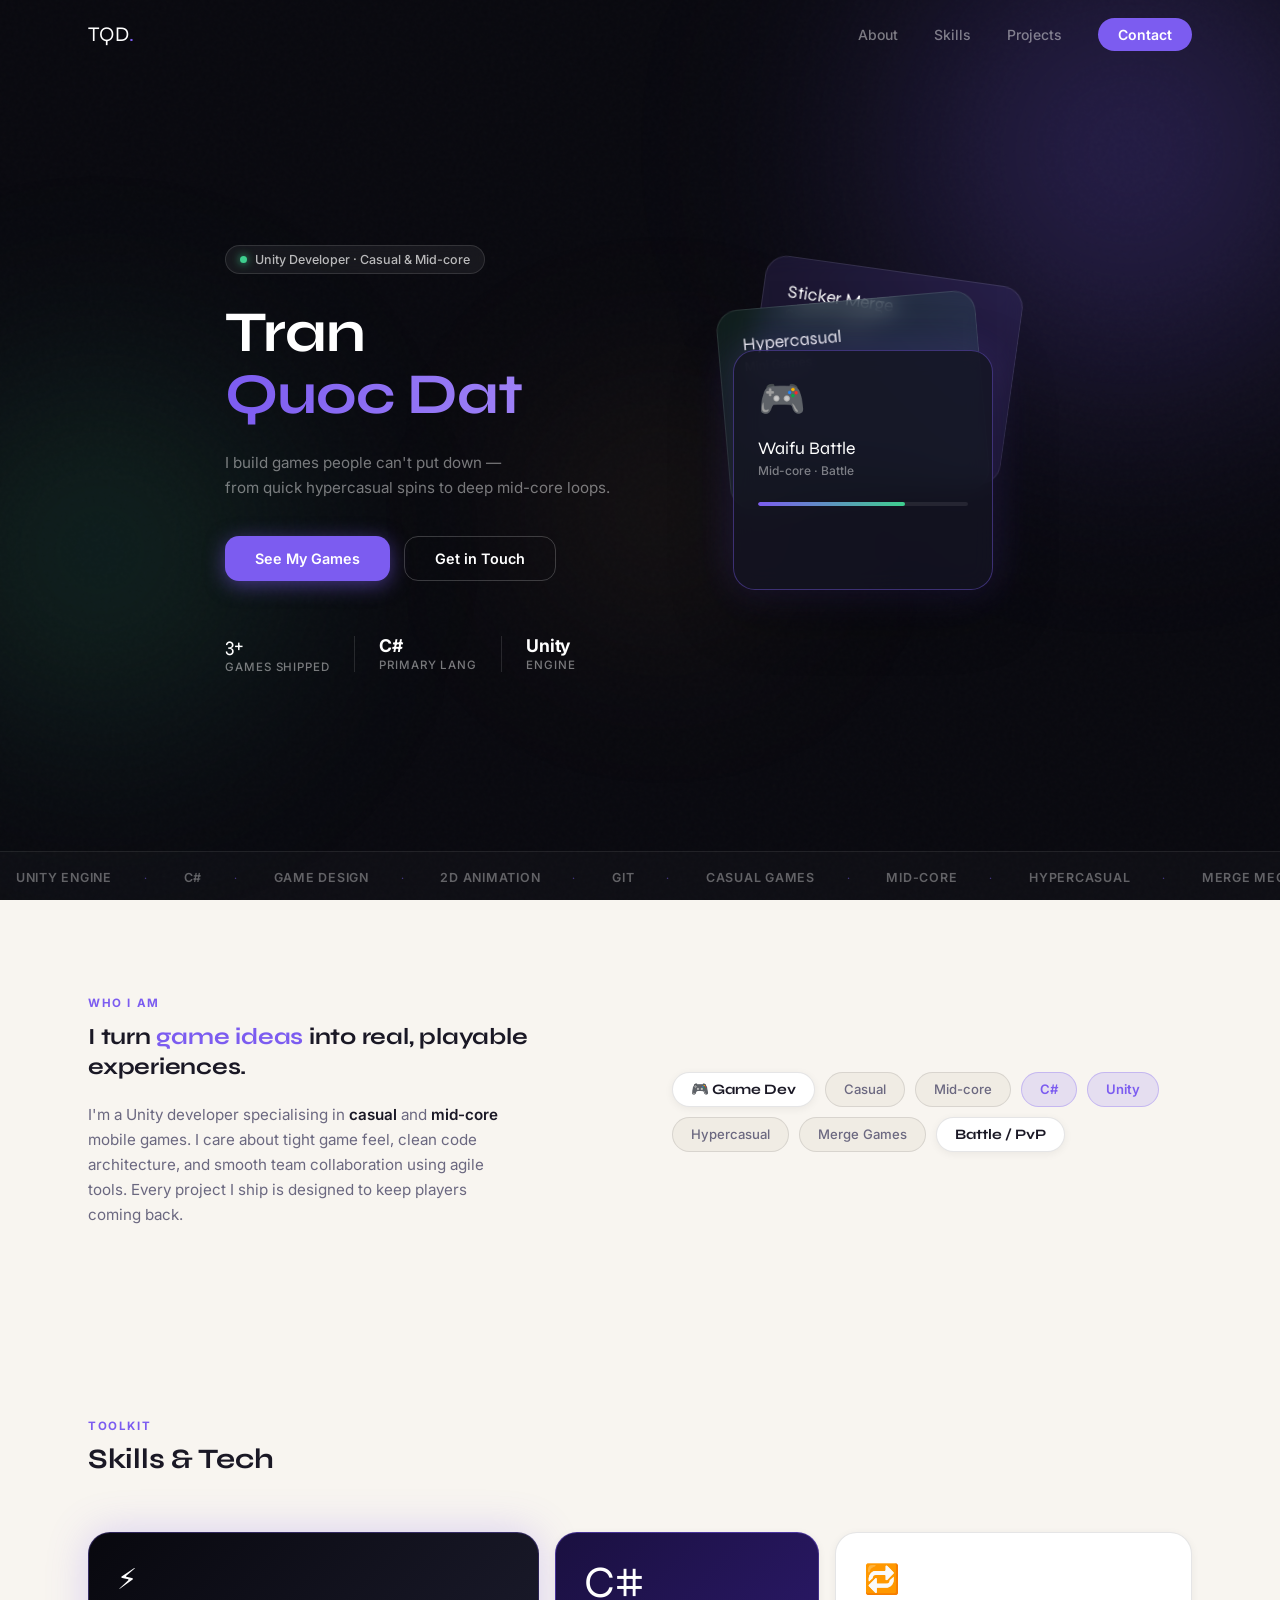
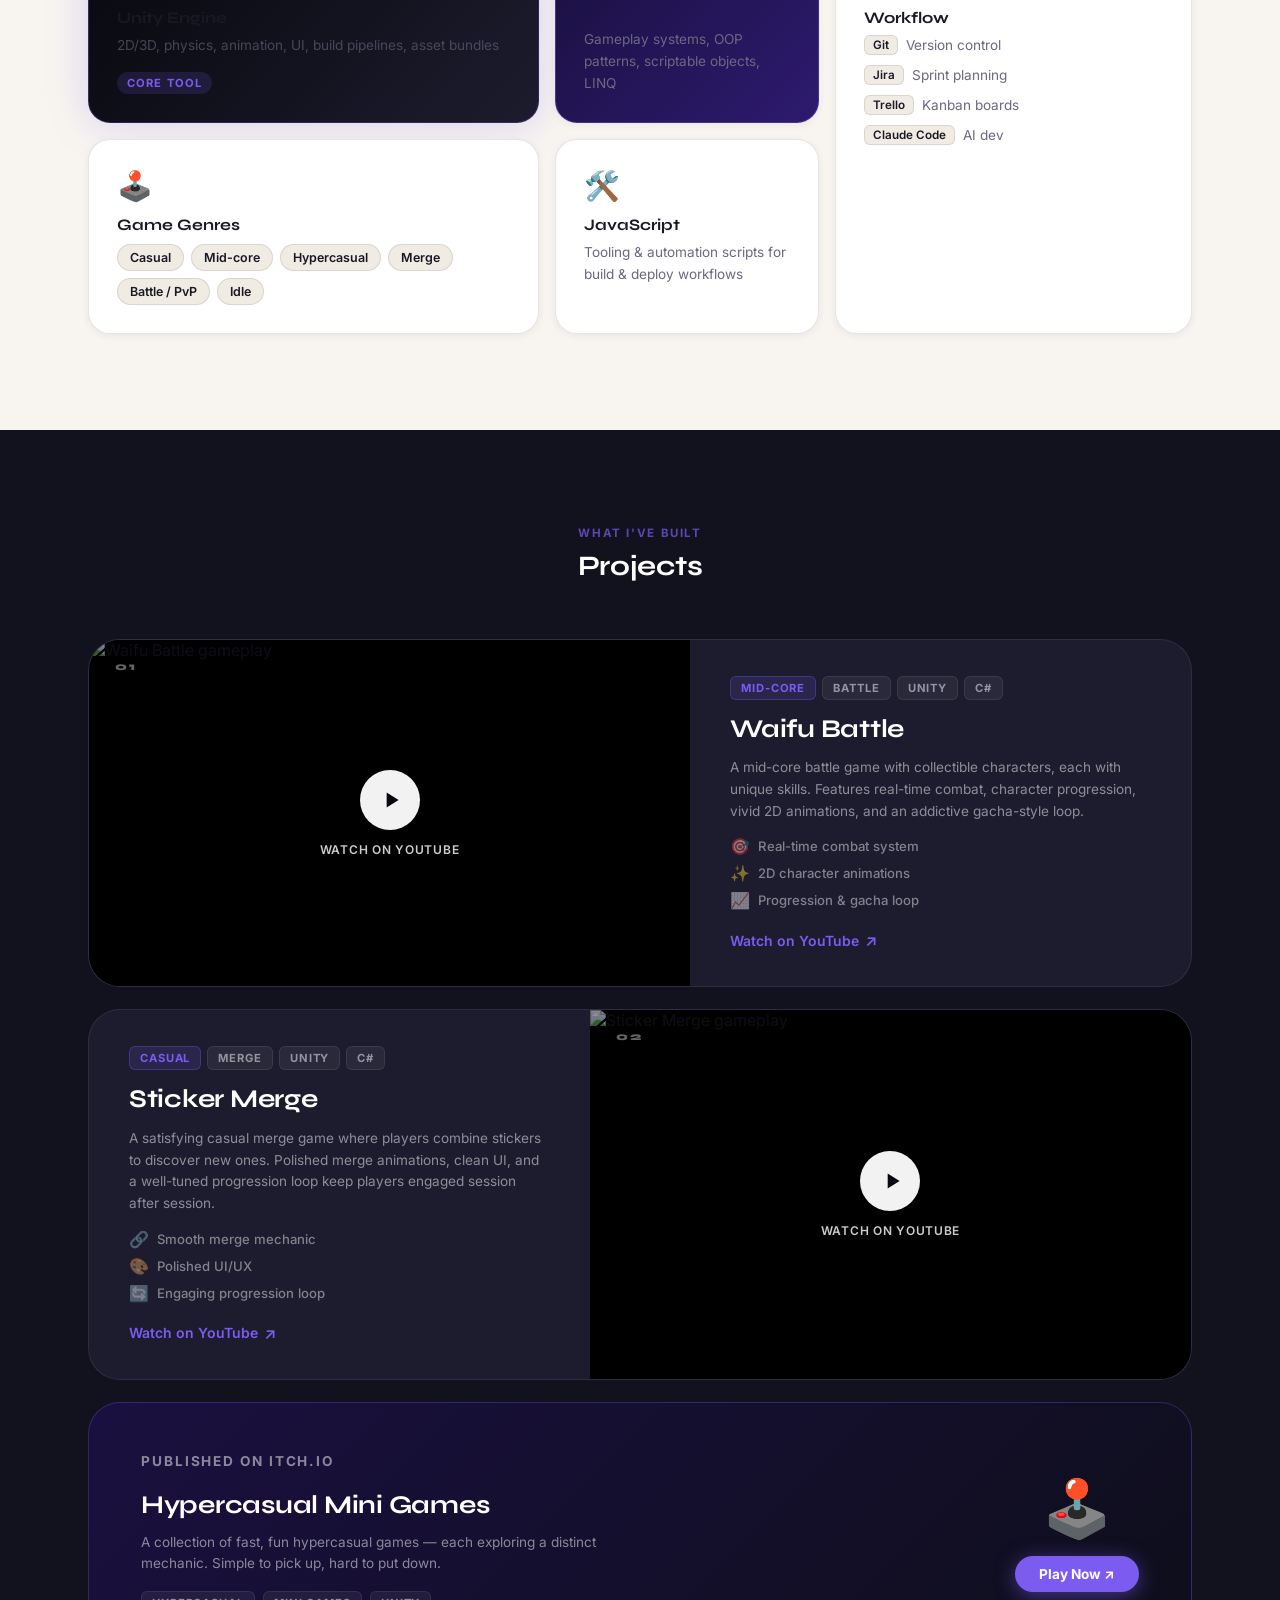
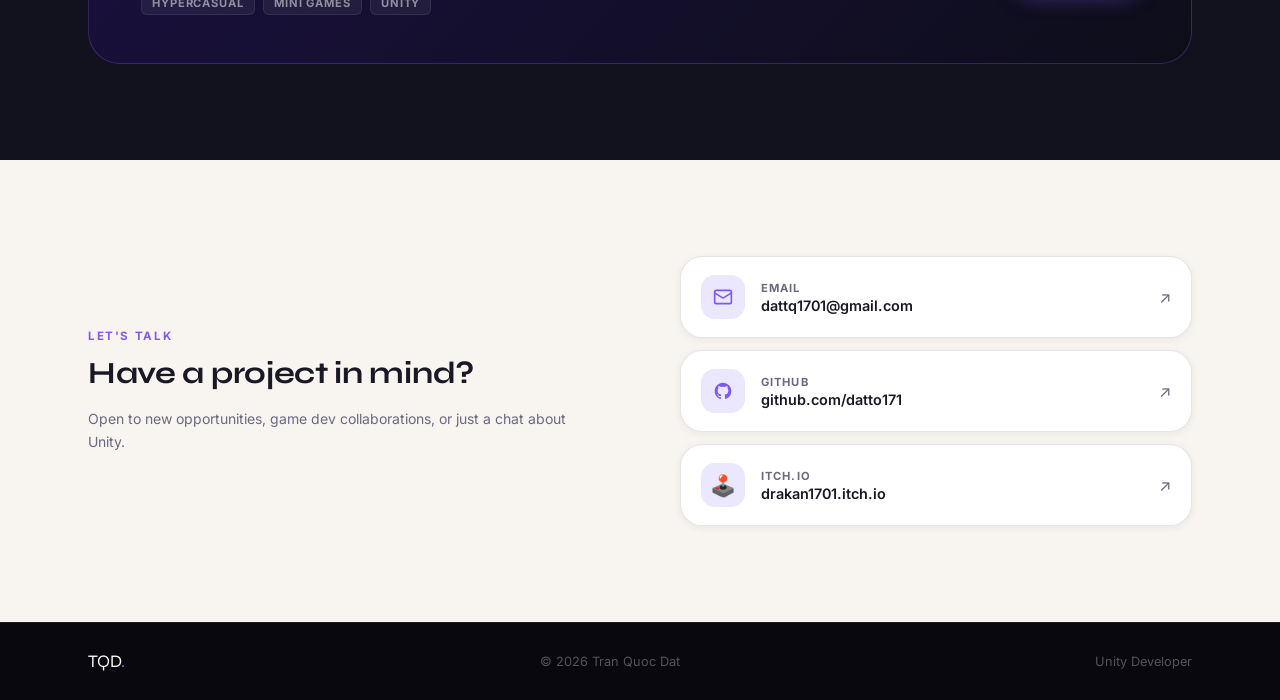
==== index.html @ 8c47cfea "update cv" ====
<!DOCTYPE html>
<html lang="en">
<head>
  <meta charset="UTF-8" />
  <meta name="viewport" content="width=device-width, initial-scale=1.0" />
  <title>Tran Quoc Dat — Unity Developer</title>
  <link rel="stylesheet" href="styles.css" />
  <link rel="preconnect" href="https://fonts.googleapis.com" />
  <link rel="preconnect" href="https://fonts.gstatic.com" crossorigin />
  <link href="https://fonts.googleapis.com/css2?family=Syne:wght@400;500;600&family=Inter:wght@300;400;500;600&display=swap" rel="stylesheet" />
</head>
<body>

  <!-- ═══════════ NAV ═══════════ -->
  <nav class="nav" id="nav">
    <div class="nav-inner">
      <a href="#hero" class="nav-logo">TQD<span>.</span></a>
      <ul class="nav-links">
        <li><a href="#about">About</a></li>
        <li><a href="#skills">Skills</a></li>
        <li><a href="#projects">Projects</a></li>
        <li><a href="#contact" class="nav-cta">Contact</a></li>
      </ul>
      <button class="hamburger" id="hamburger" aria-label="Menu">
        <span></span><span></span>
      </button>
    </div>
  </nav>

  <!-- ═══════════ HERO ═══════════ -->
  <section class="hero" id="hero">
    <div class="hero-noise"></div>

    <!-- floating orbs -->
    <div class="orb orb-1"></div>
    <div class="orb orb-2"></div>
    <div class="orb orb-3"></div>

    <div class="hero-inner">
      <div class="hero-left">
        <div class="hero-badge">
          <span class="live-dot"></span> Unity Developer · Casual &amp; Mid-core
        </div>

        <h1 class="hero-heading">
          <span class="hero-line">Tran</span>
          <span class="hero-line accent-stroke">Quoc Dat</span>
        </h1>

        <p class="hero-tagline">
          I build games people can't put down —<br>
          from quick hypercasual spins to deep mid-core loops.
        </p>

        <div class="hero-btns">
          <a href="#projects" class="btn btn-glow">See My Games</a>
          <a href="#contact" class="btn btn-ghost">Get in Touch</a>
        </div>

        <div class="hero-stats">
          <div class="stat">
            <span class="stat-n">3+</span>
            <span class="stat-l">Games Shipped</span>
          </div>
          <div class="stat-divider"></div>
          <div class="stat">
            <span class="stat-n stat-n--mono">C#</span>
            <span class="stat-l">Primary Lang</span>
          </div>
          <div class="stat-divider"></div>
          <div class="stat">
            <span class="stat-n stat-n--mono">Unity</span>
            <span class="stat-l">Engine</span>
          </div>
        </div>
      </div>

      <div class="hero-right">
        <div class="hero-card-stack">
          <div class="hc hc-back">
            <div class="hc-label">Sticker Merge</div>
            <div class="hc-genre">Casual · Merge</div>
          </div>
          <div class="hc hc-mid">
            <div class="hc-label">Hypercasual</div>
            <div class="hc-genre">Mini Games</div>
          </div>
          <div class="hc hc-front">
            <div class="hc-icon">🎮</div>
            <div class="hc-label">Waifu Battle</div>
            <div class="hc-genre">Mid-core · Battle</div>
            <div class="hc-bar"><span></span></div>
          </div>
        </div>
      </div>
    </div>

    <!-- marquee ticker -->
    <div class="ticker-wrap">
      <div class="ticker">
        <span>Unity Engine</span><span>·</span>
        <span>C#</span><span>·</span>
        <span>Game Design</span><span>·</span>
        <span>2D Animation</span><span>·</span>
        <span>Git</span><span>·</span>
        <span>Casual Games</span><span>·</span>
        <span>Mid-core</span><span>·</span>
        <span>Hypercasual</span><span>·</span>
        <span>Merge Mechanics</span><span>·</span>
        <span>Combat Systems</span><span>·</span>
        <span>Unity Engine</span><span>·</span>
        <span>C#</span><span>·</span>
        <span>Game Design</span><span>·</span>
        <span>2D Animation</span><span>·</span>
        <span>Git</span><span>·</span>
        <span>Casual Games</span><span>·</span>
        <span>Mid-core</span><span>·</span>
        <span>Hypercasual</span><span>·</span>
        <span>Merge Mechanics</span><span>·</span>
        <span>Combat Systems</span><span>·</span>
      </div>
    </div>
  </section>

  <!-- ═══════════ ABOUT ═══════════ -->
  <section class="about-strip" id="about">
    <div class="container">
      <div class="about-grid">
        <div class="about-text">
          <p class="section-eyebrow">Who I am</p>
          <h2 class="about-heading">I turn <em>game ideas</em> into real, playable experiences.</h2>
          <p class="about-body">
            I'm a Unity developer specialising in <strong>casual</strong> and
            <strong>mid-core</strong> mobile games. I care about tight game feel,
            clean code architecture, and smooth team collaboration using agile tools.
            Every project I ship is designed to keep players coming back.
          </p>
        </div>
        <div class="about-pills">
          <div class="pill pill--lg">🎮 Game Dev</div>
          <div class="pill">Casual</div>
          <div class="pill">Mid-core</div>
          <div class="pill pill--accent">C#</div>
          <div class="pill pill--accent">Unity</div>
          <div class="pill">Hypercasual</div>
          <div class="pill">Merge Games</div>
          <div class="pill pill--lg">Battle / PvP</div>
        </div>
      </div>
    </div>
  </section>

  <!-- ═══════════ SKILLS ═══════════ -->
  <section class="section" id="skills">
    <div class="container">
      <div class="section-header">
        <p class="section-eyebrow">Toolkit</p>
        <h2 class="section-heading">Skills &amp; Tech</h2>
      </div>

      <!-- BENTO GRID -->
      <div class="bento">

        <div class="bento-cell bento-unity">
          <div class="bento-icon">⚡</div>
          <h3>Unity Engine</h3>
          <p>2D/3D, physics, animation, UI, build pipelines, asset bundles</p>
          <div class="bento-tag">Core Tool</div>
        </div>

        <div class="bento-cell bento-csharp">
          <div class="bento-lang">C#</div>
          <p>Gameplay systems, OOP patterns, scriptable objects, LINQ</p>
        </div>

        <div class="bento-cell bento-workflow">
          <div class="bento-icon">🔁</div>
          <h3>Workflow</h3>
          <ul class="bento-list">
            <li><span class="chip">Git</span> Version control</li>
            <li><span class="chip">Jira</span> Sprint planning</li>
            <li><span class="chip">Trello</span> Kanban boards</li>
            <li><span class="chip">Claude Code</span> AI dev</li>
          </ul>
        </div>

        <div class="bento-cell bento-genre">
          <div class="bento-icon">🕹️</div>
          <h3>Game Genres</h3>
          <div class="genre-wrap">
            <span>Casual</span>
            <span>Mid-core</span>
            <span>Hypercasual</span>
            <span>Merge</span>
            <span>Battle / PvP</span>
            <span>Idle</span>
          </div>
        </div>

        <div class="bento-cell bento-js">
          <div class="bento-icon">🛠️</div>
          <h3>JavaScript</h3>
          <p>Tooling &amp; automation scripts for build &amp; deploy workflows</p>
        </div>

      </div>
    </div>
  </section>

  <!-- ═══════════ PROJECTS ═══════════ -->
  <section class="section section-dark" id="projects">
    <div class="container">
      <div class="section-header section-header--light">
        <p class="section-eyebrow section-eyebrow--light">What I've built</p>
        <h2 class="section-heading section-heading--light">Projects</h2>
      </div>

      <div class="projects-stack">

        <!-- Waifu Battle -->
        <article class="pcard">
          <a class="pcard-media yt-thumb" href="https://www.youtube.com/watch?v=TVHzyE2y_IU" target="_blank" rel="noopener" aria-label="Watch Waifu Battle on YouTube">
            <div class="pcard-num">01</div>
            <img src="https://img.youtube.com/vi/TVHzyE2y_IU/hqdefault.jpg" alt="Waifu Battle gameplay" class="yt-img" />
            <div class="yt-play-overlay">
              <div class="yt-play-circle">
                <svg viewBox="0 0 24 24" fill="currentColor"><path d="M8 5v14l11-7z"/></svg>
              </div>
              <span>Watch on YouTube</span>
            </div>
          </a>
          <div class="pcard-info">
            <div class="pcard-tags">
              <span class="ptag ptag--genre">Mid-core</span>
              <span class="ptag">Battle</span>
              <span class="ptag">Unity</span>
              <span class="ptag">C#</span>
            </div>
            <h3 class="pcard-title">Waifu Battle</h3>
            <p class="pcard-desc">
              A mid-core battle game with collectible characters, each with unique skills.
              Features real-time combat, character progression, vivid 2D animations, and
              an addictive gacha-style loop.
            </p>
            <div class="pcard-highlights">
              <div class="ph"><span>🎯</span> Real-time combat system</div>
              <div class="ph"><span>✨</span> 2D character animations</div>
              <div class="ph"><span>📈</span> Progression &amp; gacha loop</div>
            </div>
            <a class="pcard-link" href="https://www.youtube.com/watch?v=TVHzyE2y_IU" target="_blank" rel="noopener">
              Watch on YouTube <span>↗</span>
            </a>
          </div>
        </article>

        <!-- Sticker Merge -->
        <article class="pcard pcard--flip">
          <a class="pcard-media yt-thumb" href="https://www.youtube.com/watch?v=UQYzVfLUhxA" target="_blank" rel="noopener" aria-label="Watch Sticker Merge on YouTube">
            <div class="pcard-num">02</div>
            <img src="https://img.youtube.com/vi/UQYzVfLUhxA/hqdefault.jpg" alt="Sticker Merge gameplay" class="yt-img" />
            <div class="yt-play-overlay">
              <div class="yt-play-circle">
                <svg viewBox="0 0 24 24" fill="currentColor"><path d="M8 5v14l11-7z"/></svg>
              </div>
              <span>Watch on YouTube</span>
            </div>
          </a>
          <div class="pcard-info">
            <div class="pcard-tags">
              <span class="ptag ptag--genre">Casual</span>
              <span class="ptag">Merge</span>
              <span class="ptag">Unity</span>
              <span class="ptag">C#</span>
            </div>
            <h3 class="pcard-title">Sticker Merge</h3>
            <p class="pcard-desc">
              A satisfying casual merge game where players combine stickers to discover
              new ones. Polished merge animations, clean UI, and a well-tuned
              progression loop keep players engaged session after session.
            </p>
            <div class="pcard-highlights">
              <div class="ph"><span>🔗</span> Smooth merge mechanic</div>
              <div class="ph"><span>🎨</span> Polished UI/UX</div>
              <div class="ph"><span>🔄</span> Engaging progression loop</div>
            </div>
            <a class="pcard-link" href="https://www.youtube.com/watch?v=UQYzVfLUhxA" target="_blank" rel="noopener">
              Watch on YouTube <span>↗</span>
            </a>
          </div>
        </article>

      </div>

      <!-- itch.io full-width -->
      <a class="itch-banner" href="https://drakan1701.itch.io/" target="_blank" rel="noopener">
        <div class="itch-banner-left">
          <p class="section-eyebrow section-eyebrow--light">Published on itch.io</p>
          <h3>Hypercasual Mini Games</h3>
          <p>A collection of fast, fun hypercasual games — each exploring a distinct mechanic. Simple to pick up, hard to put down.</p>
          <div class="itch-meta">
            <span class="ptag">Hypercasual</span>
            <span class="ptag">Mini Games</span>
            <span class="ptag">Unity</span>
          </div>
        </div>
        <div class="itch-banner-right">
          <div class="itch-cta">
            <span class="itch-icon-big">🕹️</span>
            <span class="itch-play-btn">Play Now ↗</span>
          </div>
        </div>
      </a>

    </div>
  </section>

  <!-- ═══════════ CONTACT ═══════════ -->
  <section class="section" id="contact">
    <div class="container">
      <div class="contact-block">
        <div class="contact-text">
          <p class="section-eyebrow">Let's talk</p>
          <h2 class="contact-heading">Have a project in mind?</h2>
          <p class="contact-sub">Open to new opportunities, game dev collaborations, or just a chat about Unity.</p>
        </div>
        <div class="contact-links">
          <a class="clink" href="mailto:dattq1701@gmail.com">
            <div class="clink-icon">
              <svg viewBox="0 0 24 24" fill="none" stroke="currentColor" stroke-width="2" stroke-linecap="round" stroke-linejoin="round"><rect x="2" y="4" width="20" height="16" rx="2"/><path d="m22 7-8.97 5.7a1.94 1.94 0 0 1-2.06 0L2 7"/></svg>
            </div>
            <div class="clink-text">
              <span class="clink-label">Email</span>
              <span class="clink-val">dattq1701@gmail.com</span>
            </div>
            <span class="clink-arrow">↗</span>
          </a>

          <a class="clink" href="https://github.com/datto171" target="_blank" rel="noopener">
            <div class="clink-icon">
              <svg viewBox="0 0 24 24" fill="currentColor"><path d="M12 2C6.477 2 2 6.484 2 12.017c0 4.425 2.865 8.18 6.839 9.504.5.092.682-.217.682-.483 0-.237-.008-.868-.013-1.703-2.782.605-3.369-1.343-3.369-1.343-.454-1.158-1.11-1.466-1.11-1.466-.908-.62.069-.608.069-.608 1.003.07 1.531 1.032 1.531 1.032.892 1.53 2.341 1.088 2.91.832.092-.647.35-1.088.636-1.338-2.22-.253-4.555-1.113-4.555-4.951 0-1.093.39-1.988 1.029-2.688-.103-.253-.446-1.272.098-2.65 0 0 .84-.27 2.75 1.026A9.564 9.564 0 0 1 12 6.844a9.59 9.59 0 0 1 2.504.337c1.909-1.296 2.747-1.027 2.747-1.027.546 1.379.202 2.398.1 2.651.64.7 1.028 1.595 1.028 2.688 0 3.848-2.339 4.695-4.566 4.943.359.309.678.92.678 1.855 0 1.338-.012 2.419-.012 2.747 0 .268.18.58.688.482A10.02 10.02 0 0 0 22 12.017C22 6.484 17.522 2 12 2z"/></svg>
            </div>
            <div class="clink-text">
              <span class="clink-label">GitHub</span>
              <span class="clink-val">github.com/datto171</span>
            </div>
            <span class="clink-arrow">↗</span>
          </a>

          <a class="clink" href="https://drakan1701.itch.io/" target="_blank" rel="noopener">
            <div class="clink-icon clink-icon--emoji">🕹️</div>
            <div class="clink-text">
              <span class="clink-label">itch.io</span>
              <span class="clink-val">drakan1701.itch.io</span>
            </div>
            <span class="clink-arrow">↗</span>
          </a>
        </div>
      </div>
    </div>
  </section>

  <!-- ═══════════ FOOTER ═══════════ -->
  <footer class="footer">
    <div class="container footer-inner">
      <span class="footer-logo">TQD<span>.</span></span>
      <span>© 2026 Tran Quoc Dat</span>
      <span>Unity Developer</span>
    </div>
  </footer>

  <script src="script.js"></script>
</body>
</html>
---- styles.css ----
/* ════════════════════════════════════════════
   TOKENS
════════════════════════════════════════════ */
:root {
  /* palette */
  --ink:        #08080e;
  --ink-2:      #12121e;
  --ink-3:      #1c1c2e;
  --cream:      #f8f5f0;
  --cream-2:    #f0ece4;
  --white:      #ffffff;
  --border-dark: rgba(255,255,255,.08);
  --border-light: rgba(8,8,14,.1);

  --accent:     #7c5cf0;
  --accent-dim: rgba(124,92,240,.15);
  --accent-glow:rgba(124,92,240,.5);
  --gold:       #e8a84a;
  --green:      #3ecf8e;

  --text-light: rgba(255,255,255,.85);
  --text-muted-light: rgba(255,255,255,.45);
  --text-dark:  #1a1825;
  --text-muted-dark: #6b6880;

  /* spacing */
  --nav-h: 68px;
  --r:     14px;
  --r-lg:  22px;
  --r-xl:  32px;

  /* shadows */
  --sh-sm:  0 2px 8px rgba(0,0,0,.06);
  --sh:     0 8px 32px rgba(0,0,0,.1);
  --sh-lg:  0 20px 60px rgba(0,0,0,.15);
  --sh-glow:0 0 40px rgba(124,92,240,.25);

  --font-display: 'Syne', system-ui, sans-serif;
  --font-body:    'Inter', system-ui, sans-serif;
}

/* ════════════════════════════════════════════
   RESET
════════════════════════════════════════════ */
*, *::before, *::after { box-sizing: border-box; margin: 0; padding: 0; }
html { scroll-behavior: smooth; }
body {
  font-family: var(--font-body);
  background: var(--cream);
  color: var(--text-dark);
  -webkit-font-smoothing: antialiased;
  overflow-x: hidden;
}
a { color: inherit; text-decoration: none; }
ul { list-style: none; }
iframe { display: block; }

.container {
  width: 100%;
  max-width: 1160px;
  margin: 0 auto;
  padding: 0 28px;
}

/* ════════════════════════════════════════════
   NAV
════════════════════════════════════════════ */
.nav {
  position: fixed;
  top: 0; left: 0; right: 0;
  height: var(--nav-h);
  z-index: 200;
  transition: background .35s, backdrop-filter .35s, border-bottom .35s;
}
.nav.scrolled {
  background: rgba(8,8,14,.8);
  backdrop-filter: blur(16px);
  border-bottom: 1px solid var(--border-dark);
}
.nav-inner {
  max-width: 1160px;
  margin: 0 auto;
  padding: 0 28px;
  height: 100%;
  display: flex;
  align-items: center;
  justify-content: space-between;
}
.nav-logo {
  font-family: var(--font-display);
  font-size: 1.3rem;
  color: var(--white);
  letter-spacing: .04em;
}
.nav-logo span { color: var(--accent); }

.nav-links {
  display: flex;
  align-items: center;
  gap: 36px;
}
.nav-links a {
  font-size: .875rem;
  font-weight: 500;
  color: var(--text-muted-light);
  transition: color .2s;
}
.nav-links a:hover { color: var(--white); }
.nav-cta {
  background: var(--accent) !important;
  color: var(--white) !important;
  padding: 8px 20px;
  border-radius: 999px;
  font-weight: 600 !important;
}
.nav-cta:hover { opacity: .85; }

.hamburger {
  display: none;
  flex-direction: column;
  gap: 5px;
  background: none;
  border: none;
  cursor: pointer;
  padding: 4px;
}
.hamburger span {
  display: block;
  width: 22px;
  height: 2px;
  background: var(--white);
  border-radius: 2px;
  transition: transform .3s, opacity .3s;
}

/* ════════════════════════════════════════════
   HERO
════════════════════════════════════════════ */
.hero {
  position: relative;
  min-height: 100svh;
  background: var(--ink);
  overflow: hidden;
  display: flex;
  flex-direction: column;
}

/* noise texture overlay */
.hero-noise {
  position: absolute;
  inset: 0;
  background-image: url("data:image/svg+xml,%3Csvg viewBox='0 0 256 256' xmlns='http://www.w3.org/2000/svg'%3E%3Cfilter id='n'%3E%3CfeTurbulence type='fractalNoise' baseFrequency='0.9' numOctaves='4' stitchTiles='stitch'/%3E%3C/filter%3E%3Crect width='100%25' height='100%25' filter='url(%23n)' opacity='0.04'/%3E%3C/svg%3E");
  pointer-events: none;
  opacity: .6;
}

/* orbs */
.orb {
  position: absolute;
  border-radius: 50%;
  filter: blur(100px);
  pointer-events: none;
}
.orb-1 {
  width: 700px; height: 700px;
  background: radial-gradient(circle, rgba(124,92,240,.35) 0%, transparent 70%);
  top: -200px; right: -200px;
}
.orb-2 {
  width: 500px; height: 500px;
  background: radial-gradient(circle, rgba(62,207,142,.2) 0%, transparent 70%);
  bottom: 100px; left: -150px;
}
.orb-3 {
  width: 300px; height: 300px;
  background: radial-gradient(circle, rgba(232,168,74,.15) 0%, transparent 70%);
  top: 40%; left: 40%;
}

.hero-inner {
  flex: 1;
  display: grid;
  grid-template-columns: 1fr 1fr;
  align-items: center;
  gap: 60px;
  max-width: 1160px;
  margin: 0 auto;
  padding: 0 28px;
  padding-top: calc(var(--nav-h) + 60px);
  padding-bottom: 60px;
  position: relative;
  z-index: 1;
}

.hero-badge {
  display: inline-flex;
  align-items: center;
  gap: 8px;
  background: rgba(255,255,255,.06);
  border: 1px solid rgba(255,255,255,.12);
  color: rgba(255,255,255,.7);
  font-size: .78rem;
  font-weight: 500;
  padding: 6px 14px;
  border-radius: 999px;
  margin-bottom: 28px;
  backdrop-filter: blur(8px);
}
.live-dot {
  width: 7px; height: 7px;
  border-radius: 50%;
  background: var(--green);
  box-shadow: 0 0 8px var(--green);
  animation: live-pulse 2s infinite;
}
@keyframes live-pulse {
  0%,100% { opacity: 1; }
  50%      { opacity: .4; }
}

.hero-heading {
  font-family: var(--font-display);
  font-size: clamp(2.4rem, 4.5vw, 4rem);
  line-height: 1.08;
  letter-spacing: -.02em;
  color: var(--white);
  margin-bottom: 24px;
  display: flex;
  flex-direction: column;
}
.hero-line { display: block; }
.accent-stroke {
  background: linear-gradient(90deg, var(--accent) 0%, #a78bf8 100%);
  -webkit-background-clip: text;
  -webkit-text-fill-color: transparent;
  background-clip: text;
}

.hero-tagline {
  font-size: .95rem;
  color: var(--text-muted-light);
  line-height: 1.65;
  max-width: 400px;
  margin-bottom: 36px;
}

.hero-btns { display: flex; gap: 14px; margin-bottom: 52px; flex-wrap: wrap; }

.btn {
  display: inline-flex;
  align-items: center;
  gap: 8px;
  padding: 13px 30px;
  border-radius: var(--r);
  font-weight: 600;
  font-size: .9rem;
  transition: transform .18s, box-shadow .18s, background .2s;
  cursor: pointer;
  border: none;
}
.btn:hover { transform: translateY(-2px); }

.btn-glow {
  background: var(--accent);
  color: var(--white);
  box-shadow: 0 4px 20px var(--accent-glow);
}
.btn-glow:hover { box-shadow: 0 8px 30px var(--accent-glow); }

.btn-ghost {
  background: transparent;
  color: var(--white);
  border: 1.5px solid rgba(255,255,255,.2);
}
.btn-ghost:hover { border-color: var(--accent); color: var(--accent); }

.hero-stats {
  display: flex;
  align-items: center;
  gap: 24px;
}
.stat { display: flex; flex-direction: column; gap: 2px; }
.stat-n {
  font-family: var(--font-display);
  font-size: 1.3rem;
  color: var(--white);
}
.stat-n--mono {
  font-family: var(--font-body);
  font-weight: 700;
  font-size: 1.1rem;
  letter-spacing: -.01em;
}
.stat-l {
  font-size: .72rem;
  font-weight: 500;
  color: var(--text-muted-light);
  text-transform: uppercase;
  letter-spacing: .08em;
}
.stat-divider {
  width: 1px;
  height: 36px;
  background: rgba(255,255,255,.12);
}

/* card stack visual */
.hero-right {
  display: flex;
  justify-content: center;
  align-items: center;
}
.hero-card-stack {
  position: relative;
  width: 300px;
  height: 380px;
}
.hc {
  position: absolute;
  width: 260px;
  border-radius: var(--r-lg);
  border: 1px solid rgba(255,255,255,.1);
  padding: 24px;
  backdrop-filter: blur(12px);
  transition: transform .3s;
}
.hc-back {
  background: rgba(124,92,240,.12);
  top: 0; left: 40px;
  transform: rotate(8deg);
  height: 200px;
}
.hc-mid {
  background: rgba(62,207,142,.1);
  top: 30px; left: 10px;
  transform: rotate(-5deg);
  height: 200px;
}
.hc-front {
  background: rgba(20,20,36,.8);
  border: 1px solid rgba(124,92,240,.4);
  top: 80px; left: 20px;
  height: 240px;
  box-shadow: 0 20px 60px rgba(0,0,0,.4), var(--sh-glow);
  z-index: 2;
}
.hero-card-stack:hover .hc-back  { transform: rotate(10deg) translateY(-4px); }
.hero-card-stack:hover .hc-mid   { transform: rotate(-7deg) translateY(-4px); }
.hero-card-stack:hover .hc-front { transform: translateY(-6px); }

.hc-icon { font-size: 2.4rem; margin-bottom: 16px; }
.hc-label {
  font-family: var(--font-display);
  font-size: 1.1rem;
  color: var(--white);
  margin-bottom: 4px;
}
.hc-genre {
  font-size: .75rem;
  color: var(--text-muted-light);
  font-weight: 500;
}
.hc-bar {
  margin-top: 24px;
  height: 4px;
  background: rgba(255,255,255,.08);
  border-radius: 4px;
  overflow: hidden;
}
.hc-bar span {
  display: block;
  width: 70%;
  height: 100%;
  background: linear-gradient(90deg, var(--accent), var(--green));
  border-radius: 4px;
}

/* ─── TICKER ─── */
.ticker-wrap {
  position: relative;
  z-index: 1;
  border-top: 1px solid rgba(255,255,255,.08);
  background: rgba(255,255,255,.02);
  overflow: hidden;
  white-space: nowrap;
  padding: 14px 0;
}
.ticker {
  display: inline-block;
  animation: ticker-scroll 28s linear infinite;
}
.ticker span {
  display: inline-block;
  padding: 0 16px;
  font-size: .78rem;
  font-weight: 600;
  letter-spacing: .06em;
  text-transform: uppercase;
  color: rgba(255,255,255,.35);
}
.ticker span:nth-child(even) { color: var(--accent); opacity: .5; font-size: .6rem; }
@keyframes ticker-scroll {
  from { transform: translateX(0); }
  to   { transform: translateX(-50%); }
}

/* ════════════════════════════════════════════
   ABOUT STRIP
════════════════════════════════════════════ */
.about-strip {
  background: var(--cream);
  padding: 96px 0;
}
.about-grid {
  display: grid;
  grid-template-columns: 1fr 1fr;
  gap: 64px;
  align-items: center;
}
.about-heading {
  font-family: var(--font-display);
  font-size: clamp(1.3rem, 1.8vw, 1.75rem);
  line-height: 1.3;
  letter-spacing: -.01em;
  color: var(--text-dark);
  margin: 12px 0 20px;
}
.about-heading em {
  font-style: normal;
  color: var(--accent);
}
.about-body {
  font-size: .95rem;
  color: var(--text-muted-dark);
  line-height: 1.65;
  max-width: 420px;
}
.about-body strong { color: var(--text-dark); font-weight: 600; }

.about-pills {
  display: flex;
  flex-wrap: wrap;
  gap: 10px;
  align-content: flex-start;
}
.pill {
  background: var(--cream-2);
  border: 1px solid var(--border-light);
  color: var(--text-muted-dark);
  font-size: .82rem;
  font-weight: 500;
  padding: 8px 18px;
  border-radius: 999px;
  transition: background .2s, border-color .2s;
}
.pill:hover { background: var(--cream); border-color: var(--accent); }
.pill--lg {
  font-family: var(--font-display);
  font-size: .9rem;
  font-weight: 700;
  color: var(--text-dark);
  background: var(--white);
  box-shadow: var(--sh-sm);
}
.pill--accent {
  background: var(--accent-dim);
  border-color: rgba(124,92,240,.3);
  color: var(--accent);
  font-weight: 600;
}

/* ════════════════════════════════════════════
   SECTION COMMON
════════════════════════════════════════════ */
.section { padding: 96px 0; }
.section-dark {
  background: var(--ink-2);
}

.section-header { margin-bottom: 56px; }
.section-header--light { text-align: center; }

.section-eyebrow {
  display: block;
  font-size: .72rem;
  font-weight: 700;
  letter-spacing: .14em;
  text-transform: uppercase;
  color: var(--accent);
  margin-bottom: 10px;
}
.section-eyebrow--light { color: rgba(124,92,240,.7); }

.section-heading {
  font-family: var(--font-display);
  font-size: clamp(1.5rem, 2.2vw, 2rem);
  letter-spacing: -.01em;
  color: var(--text-dark);
  line-height: 1.15;
}
.section-heading--light { color: var(--white); }

/* ════════════════════════════════════════════
   BENTO SKILLS
════════════════════════════════════════════ */
.bento {
  display: grid;
  grid-template-columns: repeat(12, 1fr);
  grid-template-rows: auto auto;
  gap: 16px;
}

.bento-cell {
  background: var(--white);
  border: 1px solid var(--border-light);
  border-radius: var(--r-lg);
  padding: 28px;
  box-shadow: var(--sh-sm);
  transition: transform .22s, box-shadow .22s;
}
.bento-cell:hover {
  transform: translateY(-4px);
  box-shadow: var(--sh);
}

.bento-unity  { grid-column: span 5; grid-row: 1; }
.bento-csharp { grid-column: span 3; grid-row: 1; }
.bento-workflow { grid-column: span 4; grid-row: 1 / 3; }
.bento-genre  { grid-column: span 5; grid-row: 2; }
.bento-js     { grid-column: span 3; grid-row: 2; }

.bento-unity {
  background: linear-gradient(135deg, var(--ink) 0%, var(--ink-3) 100%);
  border-color: rgba(124,92,240,.3);
  color: var(--white);
  box-shadow: var(--sh-glow);
}
.bento-unity h3, .bento-unity p { color: var(--white); }
.bento-unity p { opacity: .6; }

.bento-csharp {
  background: linear-gradient(135deg, #1a1040, #2d1a6e);
  border-color: rgba(124,92,240,.4);
  display: flex;
  flex-direction: column;
  justify-content: space-between;
}
.bento-lang {
  font-family: var(--font-display);
  font-size: 2.8rem;
  letter-spacing: -.02em;
  color: var(--white);
  line-height: 1;
  margin-bottom: 12px;
}
.bento-csharp p { font-size: .82rem; color: rgba(255,255,255,.55); line-height: 1.55; }

.bento-icon {
  font-size: 1.8rem;
  margin-bottom: 12px;
}
.bento-cell h3 {
  font-family: var(--font-display);
  font-size: 1rem;
  color: var(--text-dark);
  margin-bottom: 8px;
}
.bento-cell p {
  font-size: .85rem;
  color: var(--text-muted-dark);
  line-height: 1.6;
}
.bento-tag {
  display: inline-block;
  margin-top: 16px;
  font-size: .7rem;
  font-weight: 700;
  letter-spacing: .1em;
  text-transform: uppercase;
  color: var(--accent);
  background: var(--accent-dim);
  padding: 4px 10px;
  border-radius: 999px;
}

.bento-list { display: flex; flex-direction: column; gap: 10px; margin-top: 4px; }
.bento-list li {
  display: flex;
  align-items: center;
  gap: 8px;
  font-size: .85rem;
  color: var(--text-muted-dark);
}
.chip {
  background: var(--cream-2);
  border: 1px solid var(--border-light);
  font-size: .73rem;
  font-weight: 600;
  color: var(--text-dark);
  padding: 2px 8px;
  border-radius: 6px;
}

.genre-wrap {
  display: flex;
  flex-wrap: wrap;
  gap: 7px;
  margin-top: 10px;
}
.genre-wrap span {
  background: var(--cream-2);
  border: 1px solid var(--border-light);
  font-size: .78rem;
  font-weight: 600;
  color: var(--text-dark);
  padding: 5px 12px;
  border-radius: 999px;
}

/* ════════════════════════════════════════════
   PROJECTS
════════════════════════════════════════════ */
.projects-stack {
  display: flex;
  flex-direction: column;
  gap: 2px;
  margin-bottom: 2px;
}

.pcard {
  display: grid;
  grid-template-columns: 1.2fr 1fr;
  border-radius: var(--r-xl);
  overflow: hidden;
  background: var(--ink-3);
  border: 1px solid var(--border-dark);
  transition: transform .25s, box-shadow .25s;
  margin-bottom: 20px;
}
.pcard:hover {
  transform: translateY(-5px);
  box-shadow: 0 30px 80px rgba(0,0,0,.4), var(--sh-glow);
}
.pcard--flip {
  grid-template-columns: 1fr 1.2fr;
}
.pcard--flip .pcard-media { order: 2; }
.pcard--flip .pcard-info  { order: 1; }

.pcard-media {
  position: relative;
  background: #000;
  min-height: 320px;
}
.pcard-media iframe {
  position: absolute;
  inset: 0;
  width: 100%;
  height: 100%;
}
.pcard-num {
  position: absolute;
  top: 16px; left: 16px;
  z-index: 2;
  font-family: var(--font-display);
  font-size: .7rem;
  font-weight: 800;
  letter-spacing: .15em;
  color: rgba(255,255,255,.4);
  background: rgba(0,0,0,.4);
  padding: 4px 10px;
  border-radius: 6px;
  backdrop-filter: blur(6px);
}

.pcard-info {
  padding: 36px 40px;
  display: flex;
  flex-direction: column;
  justify-content: center;
  gap: 14px;
}

.pcard-tags { display: flex; flex-wrap: wrap; gap: 6px; }
.ptag {
  font-size: .7rem;
  font-weight: 700;
  letter-spacing: .08em;
  text-transform: uppercase;
  padding: 4px 10px;
  border-radius: 6px;
  background: rgba(255,255,255,.06);
  color: rgba(255,255,255,.5);
  border: 1px solid rgba(255,255,255,.08);
}
.ptag--genre {
  background: var(--accent-dim);
  color: var(--accent);
  border-color: rgba(124,92,240,.3);
}

.pcard-title {
  font-family: var(--font-display);
  font-size: clamp(1.2rem, 2vw, 1.6rem);
  letter-spacing: -.01em;
  color: var(--white);
  line-height: 1.15;
  text-decoration: none;
}

.pcard-desc {
  font-size: .85rem;
  color: rgba(255,255,255,.5);
  line-height: 1.6;
}

.pcard-highlights {
  display: flex;
  flex-direction: column;
  gap: 7px;
}
.ph {
  display: flex;
  align-items: center;
  gap: 8px;
  font-size: .82rem;
  color: rgba(255,255,255,.45);
  font-weight: 500;
}
.ph span { font-size: 1rem; }

.pcard-link {
  display: inline-flex;
  align-items: center;
  gap: 6px;
  font-size: .875rem;
  font-weight: 600;
  color: var(--accent);
  margin-top: 6px;
  transition: gap .18s;
}
.pcard-link:hover { gap: 10px; }
.pcard-link span { font-size: 1rem; }

/* itch.io full-width card */
.itch-banner {
  display: grid;
  grid-template-columns: 1fr auto;
  align-items: center;
  gap: 40px;
  background: linear-gradient(135deg, #1a1040 0%, #0e0e1a 100%);
  border: 1px solid rgba(124,92,240,.3);
  border-radius: var(--r-xl);
  padding: 48px 52px;
  transition: transform .25s, box-shadow .25s;
}
.itch-banner:hover {
  transform: translateY(-4px);
  box-shadow: 0 30px 80px rgba(0,0,0,.4), var(--sh-glow);
}
.itch-banner-left h3 {
  font-family: var(--font-display);
  font-size: clamp(1.2rem, 2vw, 1.6rem);
  letter-spacing: -.01em;
  color: var(--white);
  margin: 8px 0 12px;
}
.itch-banner-left p {
  font-size: .85rem;
  color: rgba(255,255,255,.5);
  line-height: 1.6;
  margin-bottom: 16px;
  max-width: 480px;
}
.itch-meta { display: flex; gap: 8px; flex-wrap: wrap; }

.itch-banner-right { flex-shrink: 0; }
.itch-cta {
  display: flex;
  flex-direction: column;
  align-items: center;
  gap: 14px;
}
.itch-icon-big { font-size: 3.5rem; }
.itch-play-btn {
  display: inline-block;
  background: var(--accent);
  color: var(--white);
  font-size: .85rem;
  font-weight: 700;
  padding: 10px 24px;
  border-radius: 999px;
  box-shadow: 0 4px 20px var(--accent-glow);
  transition: box-shadow .2s, transform .2s;
}
.itch-banner:hover .itch-play-btn {
  box-shadow: 0 8px 30px var(--accent-glow);
  transform: scale(1.04);
}

/* ════════════════════════════════════════════
   CONTACT
════════════════════════════════════════════ */
.contact-block {
  display: grid;
  grid-template-columns: 1fr 1fr;
  gap: 80px;
  align-items: center;
}

.contact-heading {
  font-family: var(--font-display);
  font-size: clamp(1.5rem, 2.4vw, 2.2rem);
  letter-spacing: -.01em;
  line-height: 1.2;
  color: var(--text-dark);
  margin: 12px 0 16px;
}
.contact-sub {
  font-size: .875rem;
  color: var(--text-muted-dark);
  line-height: 1.6;
}

.contact-links { display: flex; flex-direction: column; gap: 12px; }

.clink {
  display: flex;
  align-items: center;
  gap: 16px;
  background: var(--white);
  border: 1px solid var(--border-light);
  border-radius: var(--r-lg);
  padding: 18px 20px;
  box-shadow: var(--sh-sm);
  transition: transform .2s, box-shadow .2s, border-color .2s;
}
.clink:hover {
  transform: translateX(4px);
  box-shadow: var(--sh);
  border-color: var(--accent);
}

.clink-icon {
  width: 44px; height: 44px;
  background: var(--accent-dim);
  border-radius: var(--r);
  display: flex;
  align-items: center;
  justify-content: center;
  flex-shrink: 0;
  color: var(--accent);
}
.clink-icon svg { width: 20px; height: 20px; }
.clink-icon--emoji { font-size: 1.3rem; background: var(--accent-dim); }

.clink-text { flex: 1; display: flex; flex-direction: column; gap: 2px; }
.clink-label {
  font-size: .7rem;
  font-weight: 700;
  text-transform: uppercase;
  letter-spacing: .1em;
  color: var(--text-muted-dark);
}
.clink-val {
  font-size: .9rem;
  font-weight: 600;
  color: var(--text-dark);
}
.clink-arrow {
  font-size: 1rem;
  color: var(--text-muted-dark);
  transition: color .2s, transform .2s;
}
.clink:hover .clink-arrow {
  color: var(--accent);
  transform: translate(2px, -2px);
}

/* ════════════════════════════════════════════
   FOOTER
════════════════════════════════════════════ */
.footer {
  background: var(--ink);
  padding: 28px 0;
  border-top: 1px solid var(--border-dark);
}
.footer-inner {
  display: flex;
  align-items: center;
  justify-content: space-between;
  gap: 12px;
  font-size: .8rem;
  color: rgba(255,255,255,.3);
}
.footer-logo {
  font-family: var(--font-display);
  font-size: 1.1rem;
  color: var(--white);
}
.footer-logo span { color: var(--accent); }

/* ════════════════════════════════════════════
   YOUTUBE THUMBNAIL
════════════════════════════════════════════ */
.yt-thumb {
  display: block;
  position: relative;
  overflow: hidden;
  background: #000;
  text-decoration: none;
}
.yt-img {
  display: block;
  width: 100%;
  height: 100%;
  object-fit: cover;
  transition: transform .4s ease, filter .4s ease;
  filter: brightness(.85);
}
.yt-play-overlay {
  position: absolute;
  inset: 0;
  display: flex;
  flex-direction: column;
  align-items: center;
  justify-content: center;
  gap: 12px;
  background: rgba(0,0,0,.35);
  transition: background .3s;
}
.yt-thumb:hover .yt-img {
  transform: scale(1.04);
  filter: brightness(.7);
}
.yt-thumb:hover .yt-play-overlay {
  background: rgba(0,0,0,.5);
}
.yt-play-circle {
  width: 60px; height: 60px;
  border-radius: 50%;
  background: rgba(255,255,255,.95);
  display: flex;
  align-items: center;
  justify-content: center;
  color: var(--ink);
  transition: transform .25s, background .25s;
  box-shadow: 0 4px 20px rgba(0,0,0,.4);
}
.yt-play-circle svg { width: 26px; height: 26px; margin-left: 3px; }
.yt-thumb:hover .yt-play-circle {
  transform: scale(1.1);
  background: var(--accent);
  color: var(--white);
}
.yt-play-overlay span {
  font-size: .75rem;
  font-weight: 600;
  color: rgba(255,255,255,.8);
  letter-spacing: .06em;
  text-transform: uppercase;
}

/* ════════════════════════════════════════════
   REVEAL ANIMATIONS
════════════════════════════════════════════ */
.reveal {
  opacity: 0;
  transform: translateY(30px);
  transition: opacity .65s cubic-bezier(.22,1,.36,1), transform .65s cubic-bezier(.22,1,.36,1);
}
.reveal.visible {
  opacity: 1;
  transform: none;
}
.reveal-delay-1 { transition-delay: .1s; }
.reveal-delay-2 { transition-delay: .2s; }
.reveal-delay-3 { transition-delay: .3s; }

/* ════════════════════════════════════════════
   RESPONSIVE
════════════════════════════════════════════ */
@media (max-width: 960px) {
  .hero-inner {
    grid-template-columns: 1fr;
    text-align: center;
  }
  .hero-right { display: none; }
  .hero-badge { margin: 0 auto 28px; }
  .hero-tagline { margin: 0 auto 36px; }
  .hero-btns { justify-content: center; }
  .hero-stats { justify-content: center; }

  .about-grid { grid-template-columns: 1fr; gap: 40px; }

  .bento {
    grid-template-columns: 1fr 1fr;
    grid-template-rows: auto;
  }
  .bento-unity    { grid-column: span 2; }
  .bento-csharp   { grid-column: span 1; }
  .bento-workflow { grid-column: span 1; grid-row: auto; }
  .bento-genre    { grid-column: span 2; }
  .bento-js       { grid-column: span 2; }

  .pcard {
    grid-template-columns: 1fr;
  }
  .pcard--flip .pcard-media { order: 1; }
  .pcard--flip .pcard-info  { order: 2; }
  .pcard-media { min-height: 240px; }
  .pcard-info { padding: 28px; }

  .itch-banner { grid-template-columns: 1fr; gap: 28px; padding: 36px; }

  .contact-block { grid-template-columns: 1fr; gap: 48px; }
}

@media (max-width: 640px) {
  .nav-links { display: none; }
  .hamburger { display: flex; }

  .bento { grid-template-columns: 1fr; }
  .bento-unity, .bento-csharp, .bento-workflow,
  .bento-genre, .bento-js { grid-column: span 1; }

  .hero-btns { flex-direction: column; }
  .btn { width: 100%; justify-content: center; }

  .itch-banner { padding: 28px 24px; }

  .footer-inner { flex-direction: column; text-align: center; gap: 6px; }
}
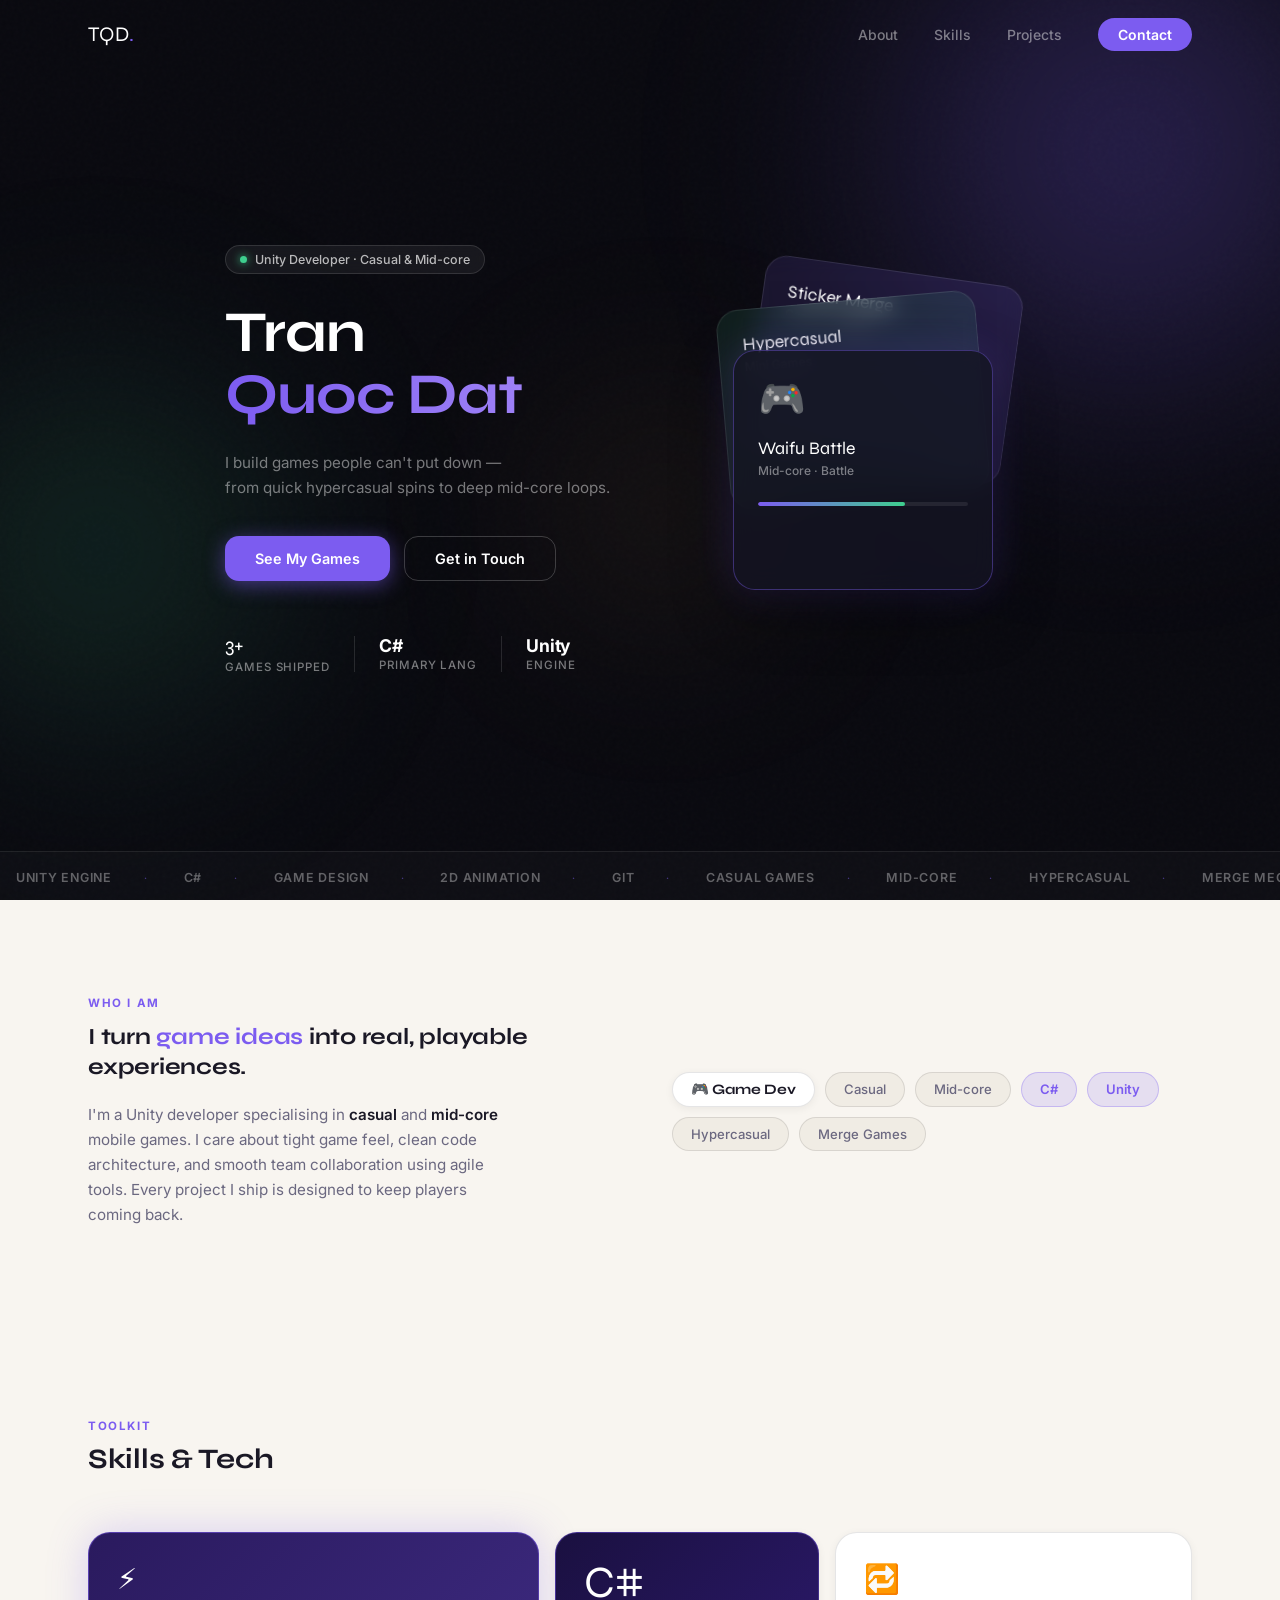
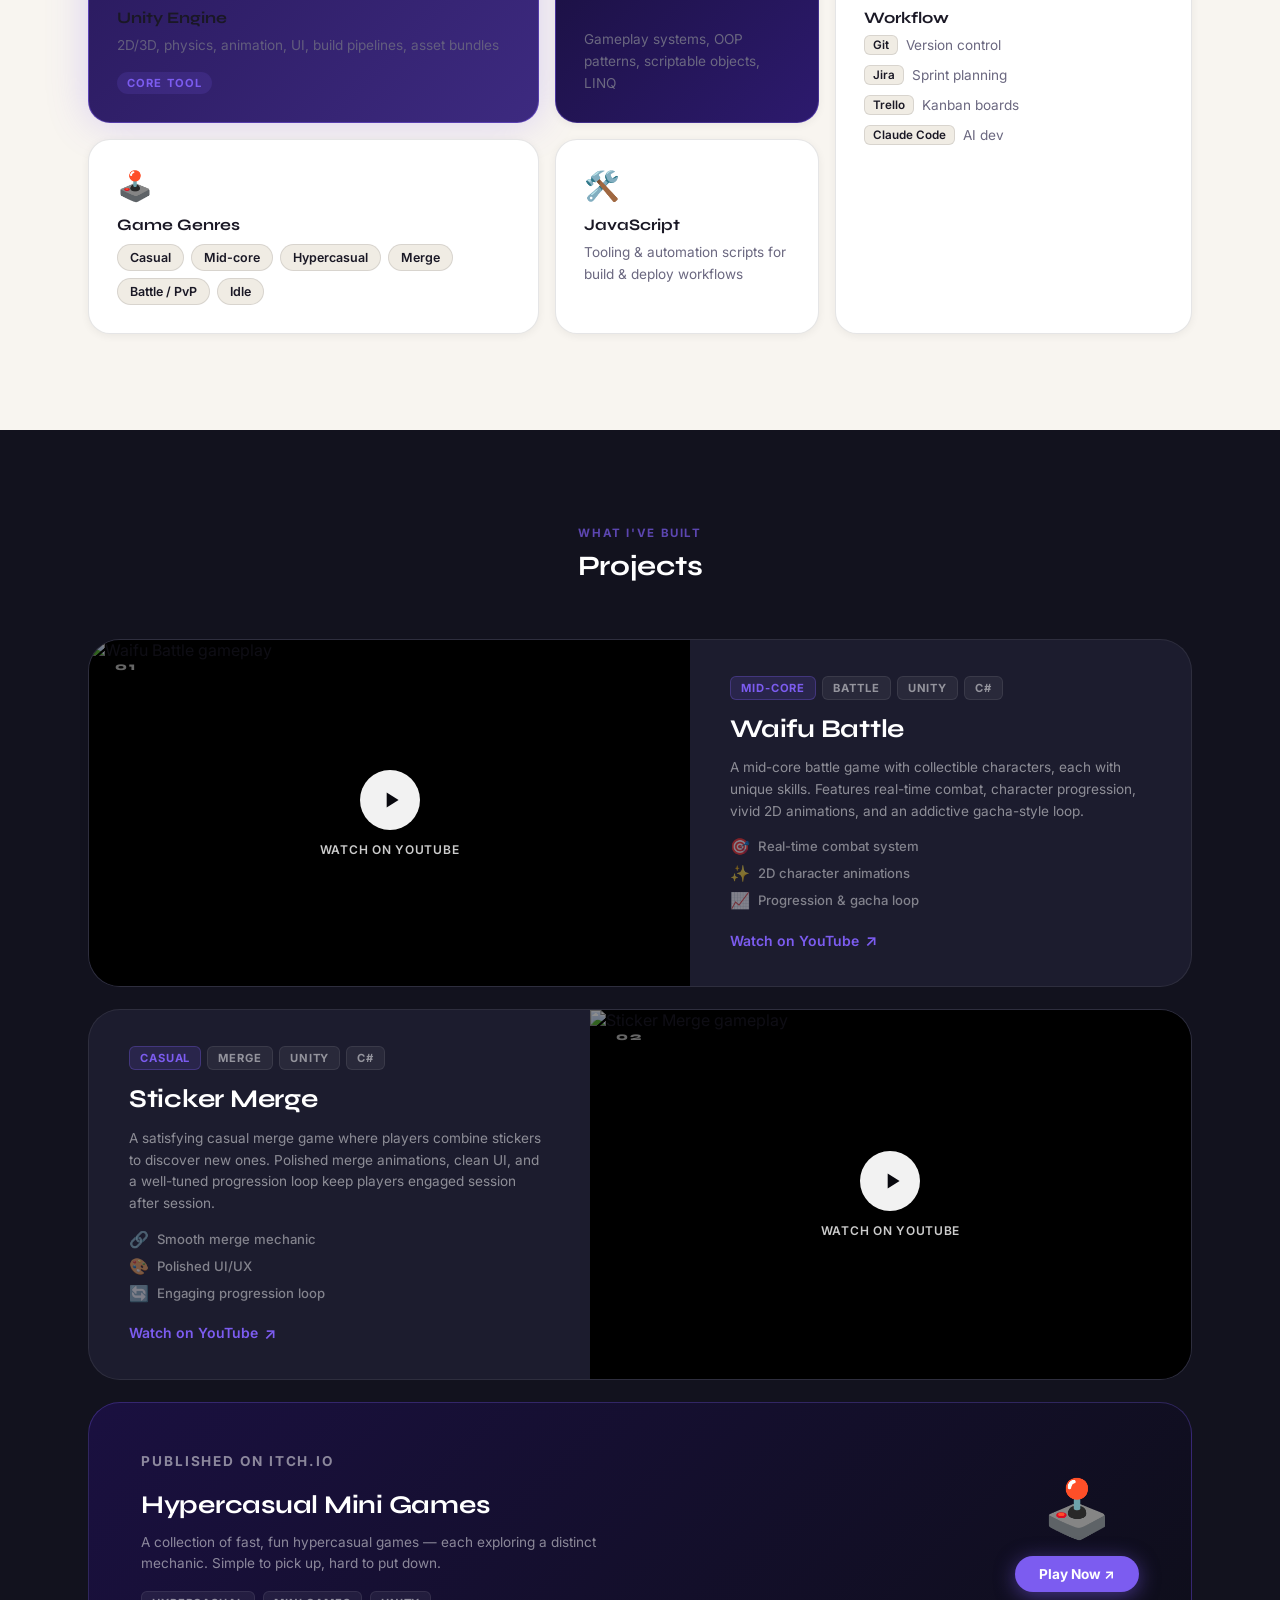
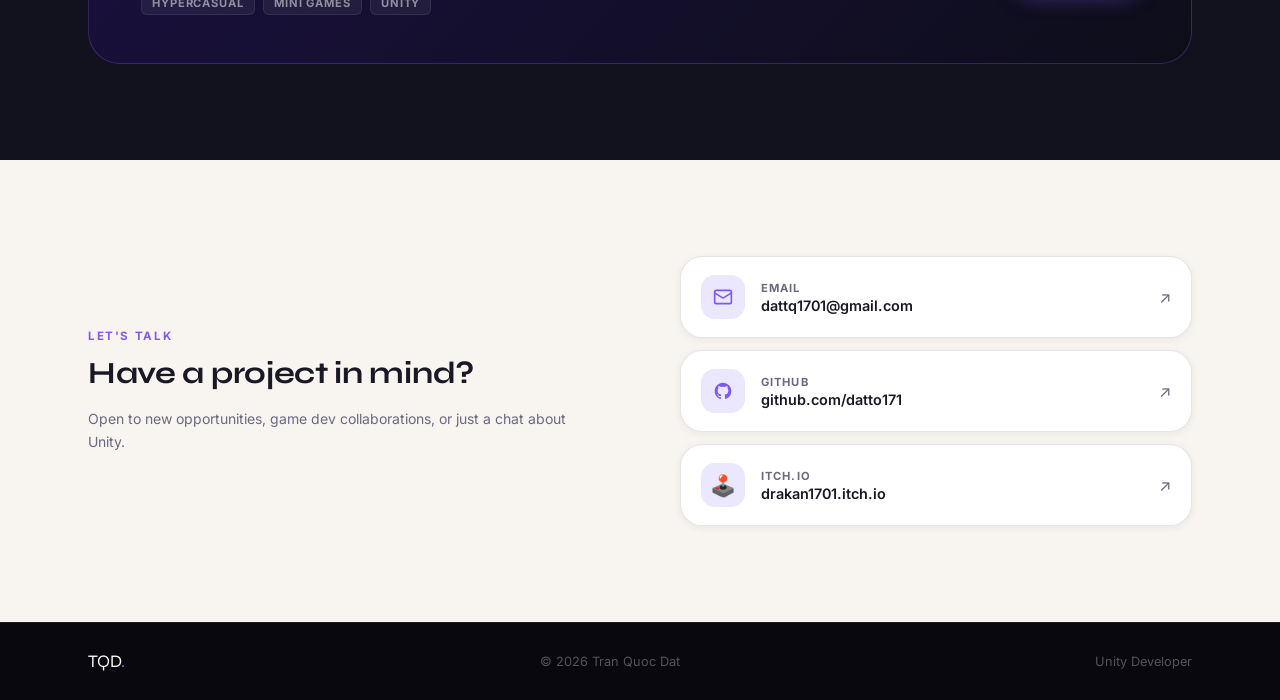
==== commit 38a836d5: "upd" ====
--- a/index.html
+++ b/index.html
@@ -144,7 +144,6 @@
           <div class="pill pill--accent">Unity</div>
           <div class="pill">Hypercasual</div>
           <div class="pill">Merge Games</div>
-          <div class="pill pill--lg">Battle / PvP</div>
         </div>
       </div>
     </div>
--- a/styles.css
+++ b/styles.css
@@ -530,13 +530,13 @@
 .bento-js     { grid-column: span 3; grid-row: 2; }
 
 .bento-unity {
-  background: linear-gradient(135deg, var(--ink) 0%, var(--ink-3) 100%);
-  border-color: rgba(124,92,240,.3);
+  background: linear-gradient(135deg, #2a1a5e 0%, #3d2a80 100%);
+  border-color: rgba(124,92,240,.5);
   color: var(--white);
   box-shadow: var(--sh-glow);
 }
 .bento-unity h3, .bento-unity p { color: var(--white); }
-.bento-unity p { opacity: .6; }
+.bento-unity p { opacity: .85; }
 
 .bento-csharp {
   background: linear-gradient(135deg, #1a1040, #2d1a6e);
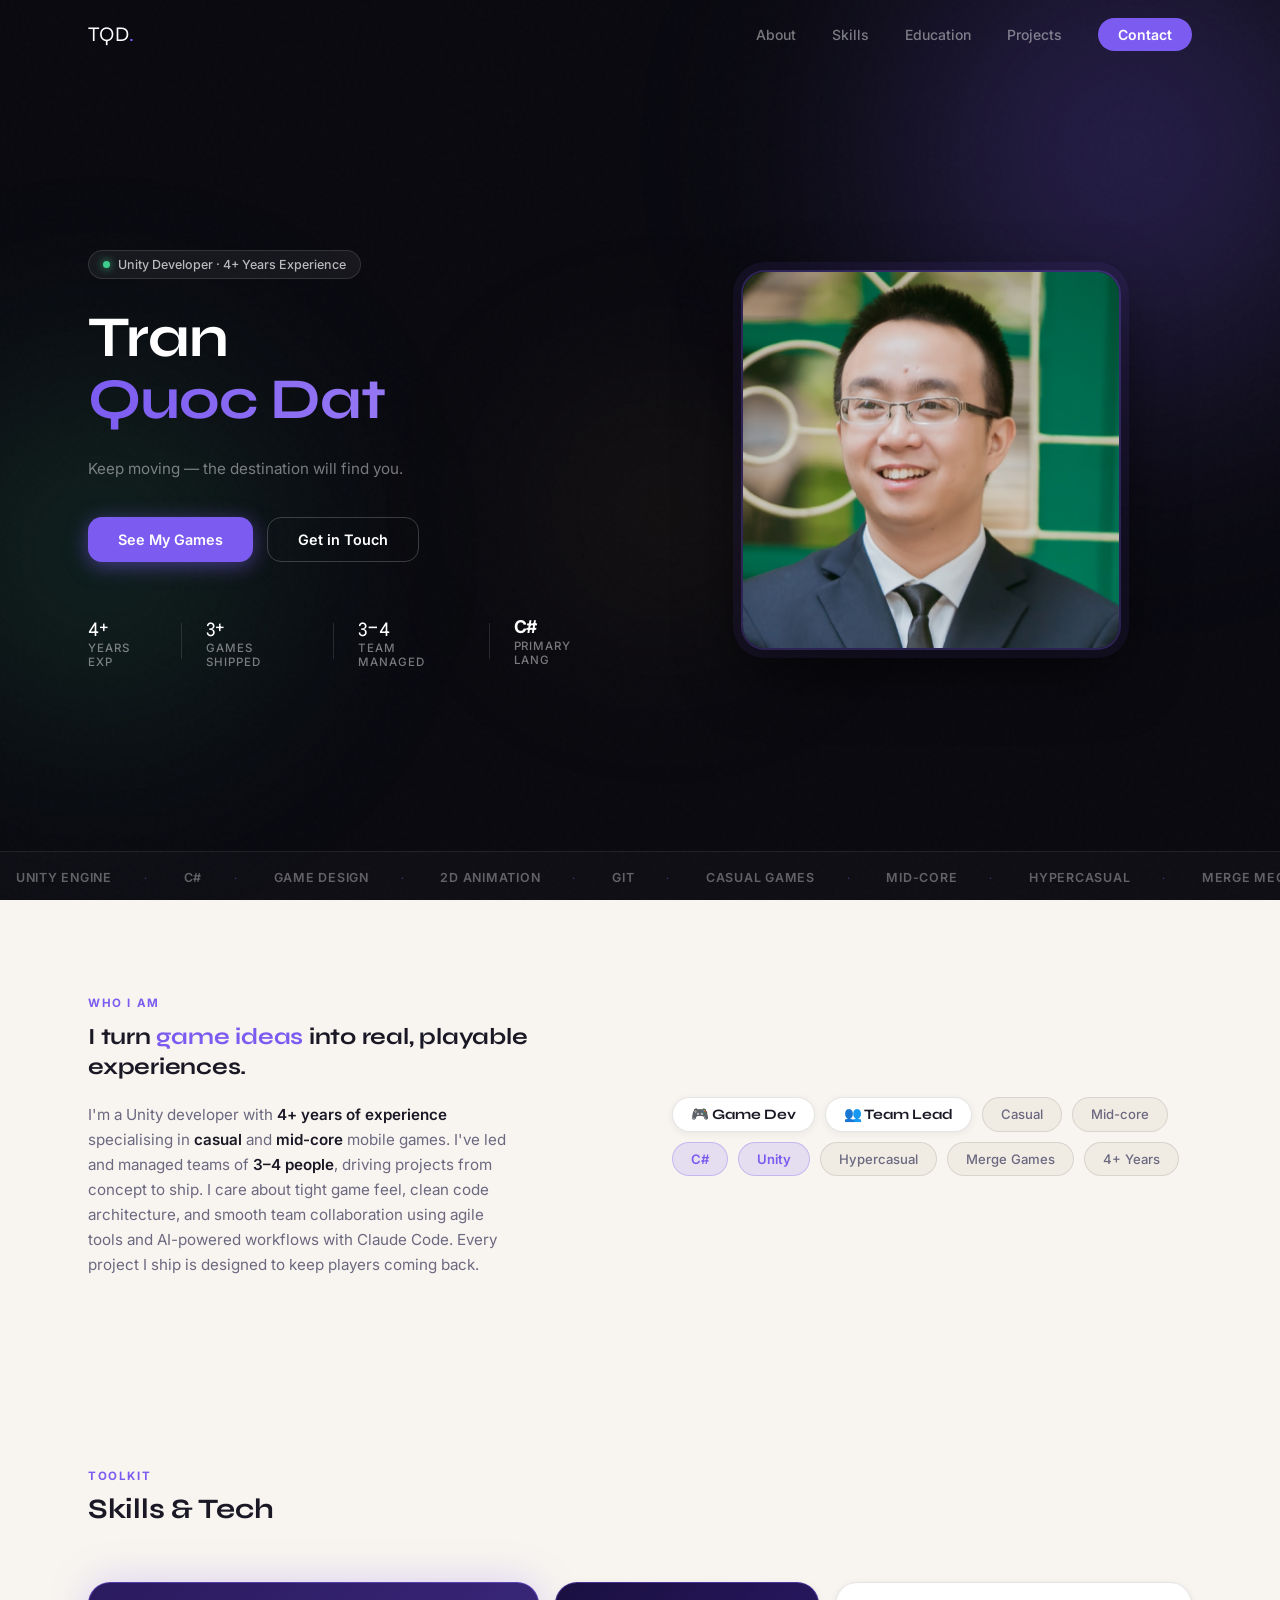
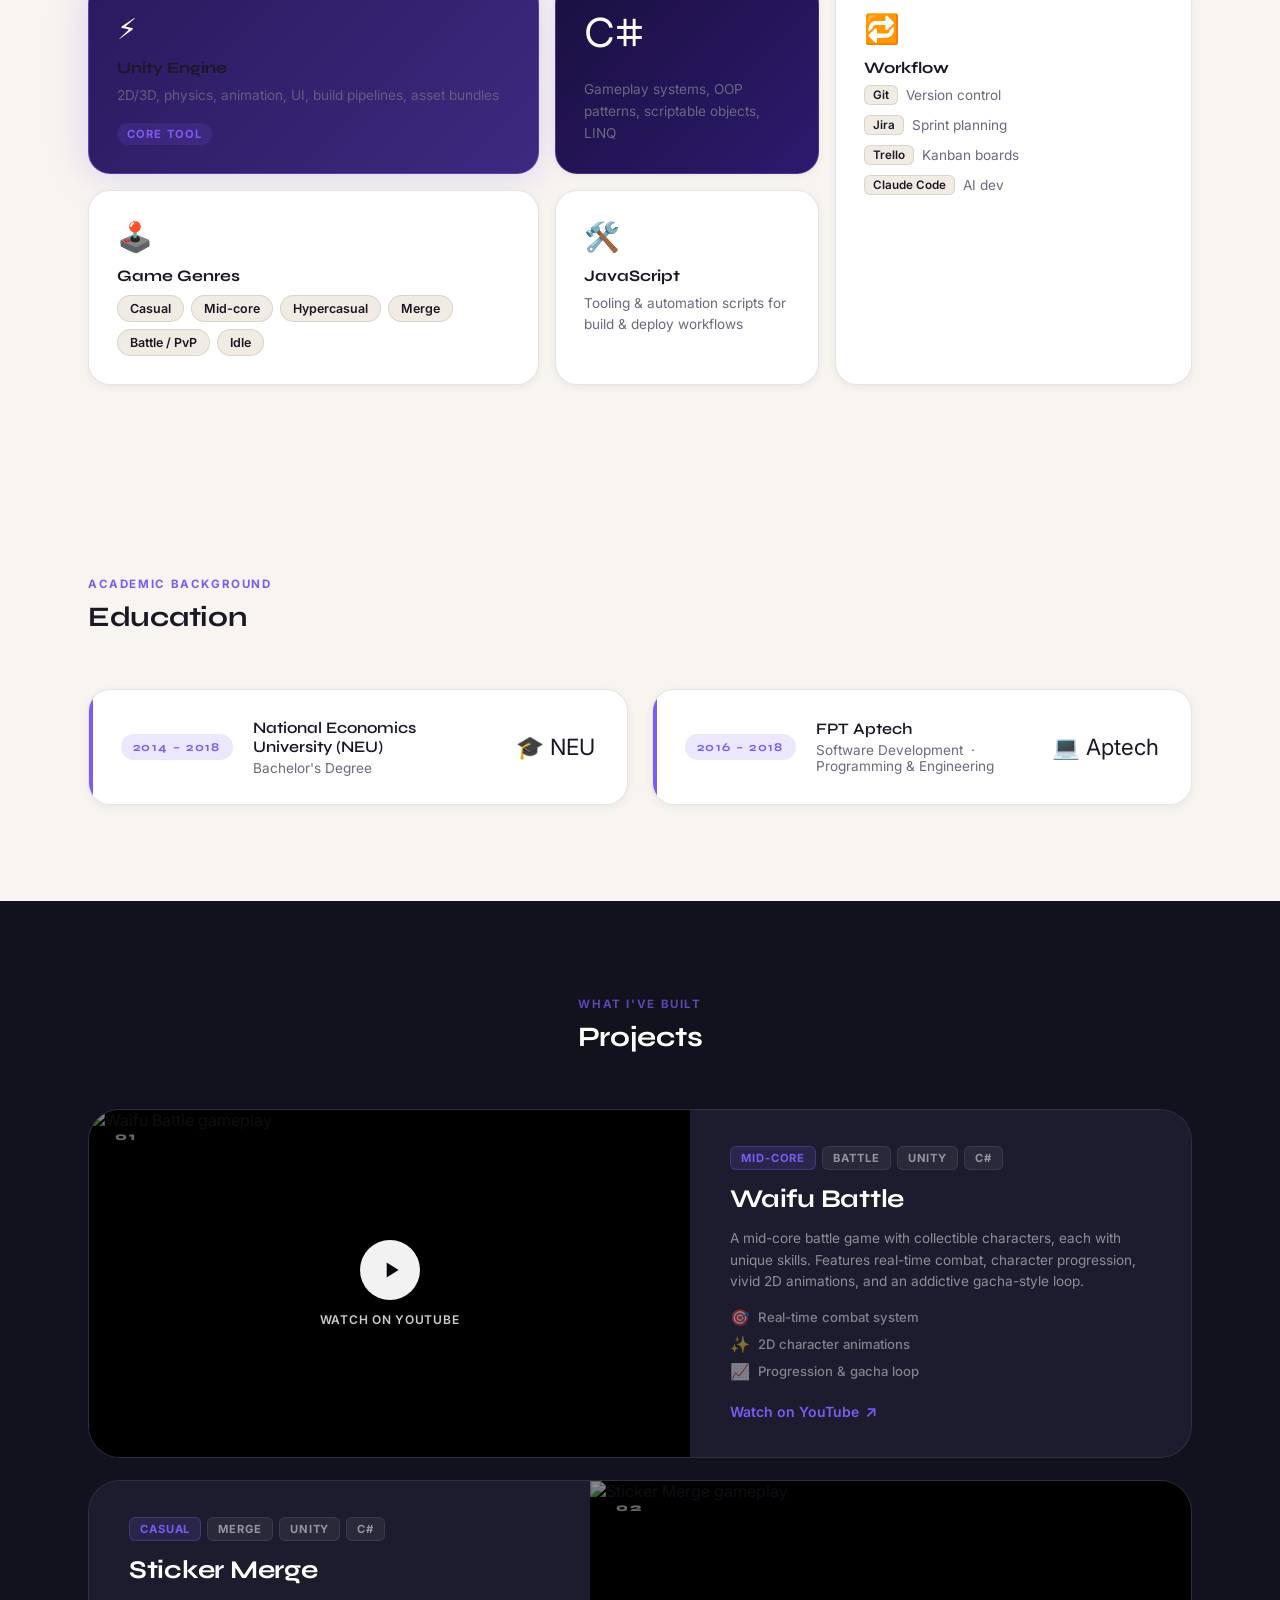
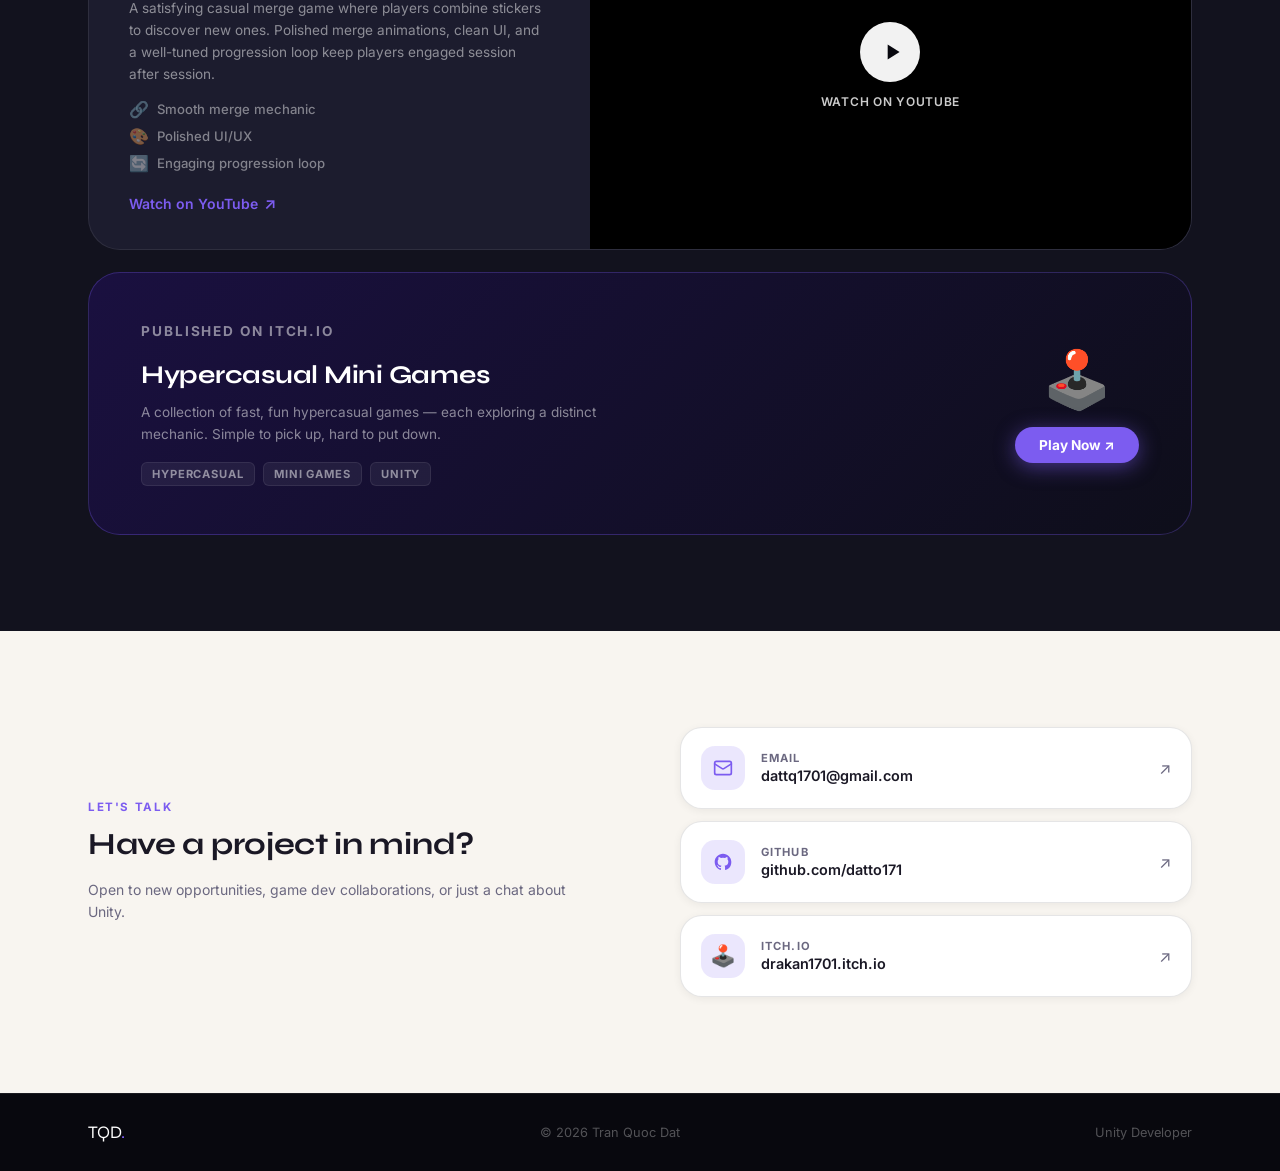
==== commit 22056907: "update cv" ====
--- a/index.html
+++ b/index.html
@@ -18,6 +18,7 @@
       <ul class="nav-links">
         <li><a href="#about">About</a></li>
         <li><a href="#skills">Skills</a></li>
+        <li><a href="#education">Education</a></li>
         <li><a href="#projects">Projects</a></li>
         <li><a href="#contact" class="nav-cta">Contact</a></li>
       </ul>
@@ -39,7 +40,7 @@
     <div class="hero-inner">
       <div class="hero-left">
         <div class="hero-badge">
-          <span class="live-dot"></span> Unity Developer · Casual &amp; Mid-core
+          <span class="live-dot"></span> Unity Developer · 4+ Years Experience
         </div>
 
         <h1 class="hero-heading">
@@ -47,10 +48,7 @@
           <span class="hero-line accent-stroke">Quoc Dat</span>
         </h1>
 
-        <p class="hero-tagline">
-          I build games people can't put down —<br>
-          from quick hypercasual spins to deep mid-core loops.
-        </p>
+        <p class="hero-tagline">Keep moving — the destination will find you.</p>
 
         <div class="hero-btns">
           <a href="#projects" class="btn btn-glow">See My Games</a>
@@ -59,38 +57,30 @@
 
         <div class="hero-stats">
           <div class="stat">
+            <span class="stat-n">4+</span>
+            <span class="stat-l">Years Exp</span>
+          </div>
+          <div class="stat-divider"></div>
+          <div class="stat">
             <span class="stat-n">3+</span>
             <span class="stat-l">Games Shipped</span>
+          </div>
+          <div class="stat-divider"></div>
+          <div class="stat">
+            <span class="stat-n">3–4</span>
+            <span class="stat-l">Team Managed</span>
           </div>
           <div class="stat-divider"></div>
           <div class="stat">
             <span class="stat-n stat-n--mono">C#</span>
             <span class="stat-l">Primary Lang</span>
           </div>
-          <div class="stat-divider"></div>
-          <div class="stat">
-            <span class="stat-n stat-n--mono">Unity</span>
-            <span class="stat-l">Engine</span>
-          </div>
         </div>
       </div>
 
       <div class="hero-right">
-        <div class="hero-card-stack">
-          <div class="hc hc-back">
-            <div class="hc-label">Sticker Merge</div>
-            <div class="hc-genre">Casual · Merge</div>
-          </div>
-          <div class="hc hc-mid">
-            <div class="hc-label">Hypercasual</div>
-            <div class="hc-genre">Mini Games</div>
-          </div>
-          <div class="hc hc-front">
-            <div class="hc-icon">🎮</div>
-            <div class="hc-label">Waifu Battle</div>
-            <div class="hc-genre">Mid-core · Battle</div>
-            <div class="hc-bar"><span></span></div>
-          </div>
+        <div class="hero-avatar-wrap">
+          <img src="zxc.PNG" alt="Tran Quoc Dat" class="hero-avatar" />
         </div>
       </div>
     </div>
@@ -130,20 +120,23 @@
           <p class="section-eyebrow">Who I am</p>
           <h2 class="about-heading">I turn <em>game ideas</em> into real, playable experiences.</h2>
           <p class="about-body">
-            I'm a Unity developer specialising in <strong>casual</strong> and
-            <strong>mid-core</strong> mobile games. I care about tight game feel,
-            clean code architecture, and smooth team collaboration using agile tools.
+            I'm a Unity developer with <strong>4+ years of experience</strong> specialising in <strong>casual</strong> and
+            <strong>mid-core</strong> mobile games. I've led and managed teams of <strong>3–4 people</strong>, driving projects
+            from concept to ship. I care about tight game feel, clean code architecture,
+            and smooth team collaboration using agile tools and AI-powered workflows with Claude Code.
             Every project I ship is designed to keep players coming back.
           </p>
         </div>
         <div class="about-pills">
           <div class="pill pill--lg">🎮 Game Dev</div>
+          <div class="pill pill--lg">👥 Team Lead</div>
           <div class="pill">Casual</div>
           <div class="pill">Mid-core</div>
           <div class="pill pill--accent">C#</div>
           <div class="pill pill--accent">Unity</div>
           <div class="pill">Hypercasual</div>
           <div class="pill">Merge Games</div>
+          <div class="pill">4+ Years</div>
         </div>
       </div>
     </div>
@@ -206,6 +199,37 @@
     </div>
   </section>
 
+  <!-- ═══════════ EDUCATION ═══════════ -->
+  <section class="section section-edu" id="education">
+    <div class="container">
+      <div class="section-header">
+        <p class="section-eyebrow">Academic Background</p>
+        <h2 class="section-heading">Education</h2>
+      </div>
+      <div class="edu-grid">
+
+        <div class="edu-card">
+          <div class="edu-year">2014 – 2018</div>
+          <div class="edu-info">
+            <h3 class="edu-school">National Economics University (NEU)</h3>
+            <p class="edu-degree">Bachelor's Degree</p>
+          </div>
+          <div class="edu-badge">🎓 NEU</div>
+        </div>
+
+        <div class="edu-card">
+          <div class="edu-year">2016 – 2018</div>
+          <div class="edu-info">
+            <h3 class="edu-school">FPT Aptech</h3>
+            <p class="edu-degree">Software Development &nbsp;·&nbsp; Programming &amp; Engineering</p>
+          </div>
+          <div class="edu-badge">💻 Aptech</div>
+        </div>
+
+      </div>
+    </div>
+  </section>
+
   <!-- ═══════════ PROJECTS ═══════════ -->
   <section class="section section-dark" id="projects">
     <div class="container">
--- a/styles.css
+++ b/styles.css
@@ -978,6 +978,113 @@
 .reveal-delay-3 { transition-delay: .3s; }
 
 /* ════════════════════════════════════════════
+   HERO AVATAR
+════════════════════════════════════════════ */
+.hero-avatar-wrap {
+  display: flex;
+  align-items: center;
+  justify-content: center;
+}
+
+.hero-avatar {
+  width: 380px;
+  height: 380px;
+  object-fit: cover;
+  object-position: center top;
+  border-radius: 24px;
+  border: 2px solid rgba(124, 92, 240, 0.3);
+  box-shadow: 0 0 0 8px rgba(124, 92, 240, 0.08), 0 24px 60px rgba(0,0,0,0.5);
+  transition: transform .3s ease, box-shadow .3s ease;
+}
+
+.hero-avatar:hover {
+  transform: translateY(-4px);
+  box-shadow: 0 0 0 8px rgba(124, 92, 240, 0.15), 0 32px 80px rgba(0,0,0,0.6);
+}
+
+/* ════════════════════════════════════════════
+   EDUCATION
+════════════════════════════════════════════ */
+.section-edu { background: var(--surface); }
+
+.edu-grid {
+  display: grid;
+  grid-template-columns: 1fr 1fr;
+  gap: 24px;
+  margin-top: 48px;
+}
+
+.edu-card {
+  display: flex;
+  align-items: center;
+  gap: 20px;
+  background: var(--white);
+  border: 1px solid var(--border-light);
+  border-radius: var(--r-lg);
+  padding: 28px 32px;
+  box-shadow: var(--sh-sm);
+  transition: transform .2s, box-shadow .2s, border-color .2s;
+  position: relative;
+  overflow: hidden;
+}
+.edu-card::before {
+  content: '';
+  position: absolute;
+  top: 0; left: 0;
+  width: 4px;
+  height: 100%;
+  background: var(--accent);
+  border-radius: 4px 0 0 4px;
+}
+.edu-card:hover {
+  transform: translateY(-3px);
+  box-shadow: var(--sh);
+  border-color: var(--accent);
+}
+
+.edu-year {
+  font-family: var(--font-display);
+  font-size: .75rem;
+  font-weight: 700;
+  letter-spacing: .12em;
+  text-transform: uppercase;
+  color: var(--accent);
+  background: var(--accent-dim);
+  padding: 6px 12px;
+  border-radius: var(--r);
+  white-space: nowrap;
+  flex-shrink: 0;
+}
+
+.edu-info {
+  flex: 1;
+}
+
+.edu-school {
+  font-family: var(--font-display);
+  font-size: 1rem;
+  font-weight: 600;
+  color: var(--text-dark);
+  margin: 0 0 4px;
+}
+
+.edu-degree {
+  font-size: .85rem;
+  color: var(--text-muted-dark);
+  margin: 0;
+}
+
+.edu-grade {
+  color: var(--accent);
+  font-weight: 600;
+}
+
+.edu-badge {
+  font-size: 1.4rem;
+  flex-shrink: 0;
+}
+
+/* ════════════════════════════════════════════
    RESPONSIVE
 ════════════════════════════════════════════ */
 @media (max-width: 960px) {
@@ -1014,6 +1121,7 @@
   .itch-banner { grid-template-columns: 1fr; gap: 28px; padding: 36px; }
 
   .contact-block { grid-template-columns: 1fr; gap: 48px; }
+  .edu-grid { grid-template-columns: 1fr; }
 }
 
 @media (max-width: 640px) {
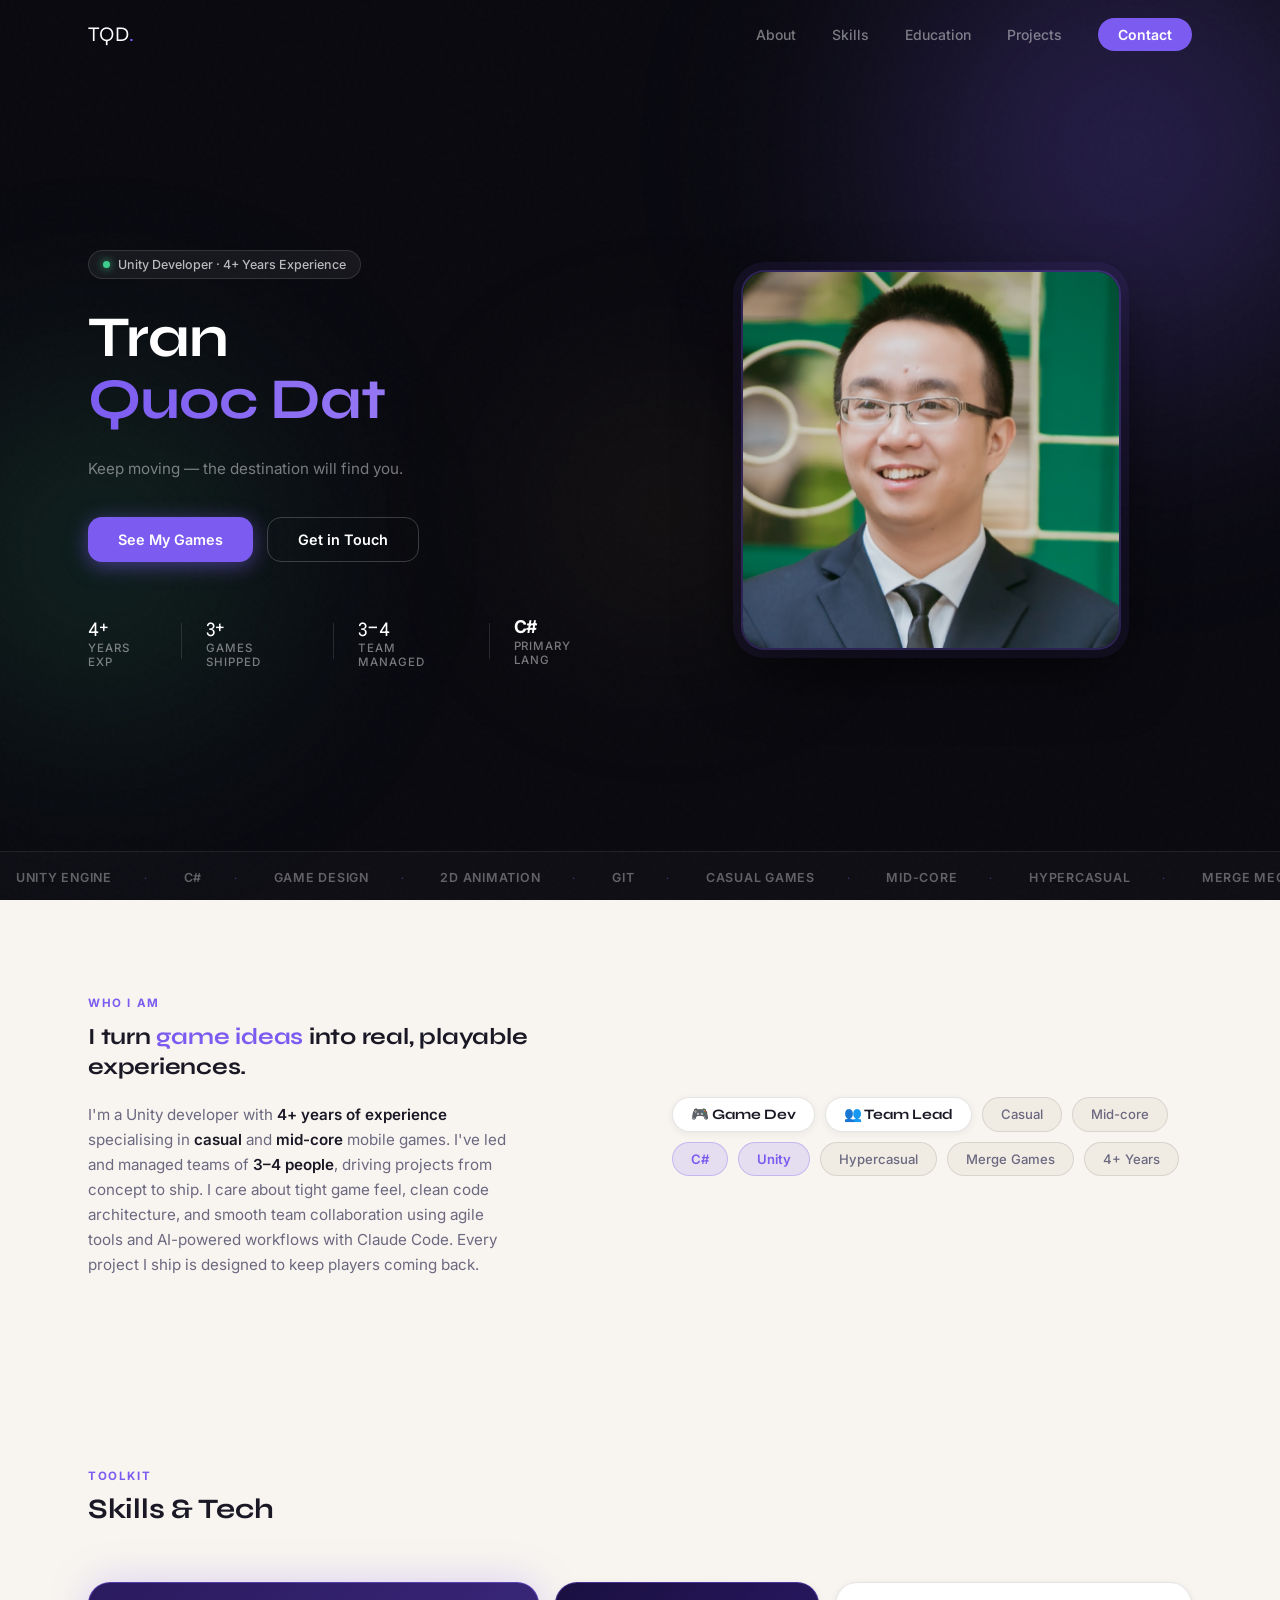
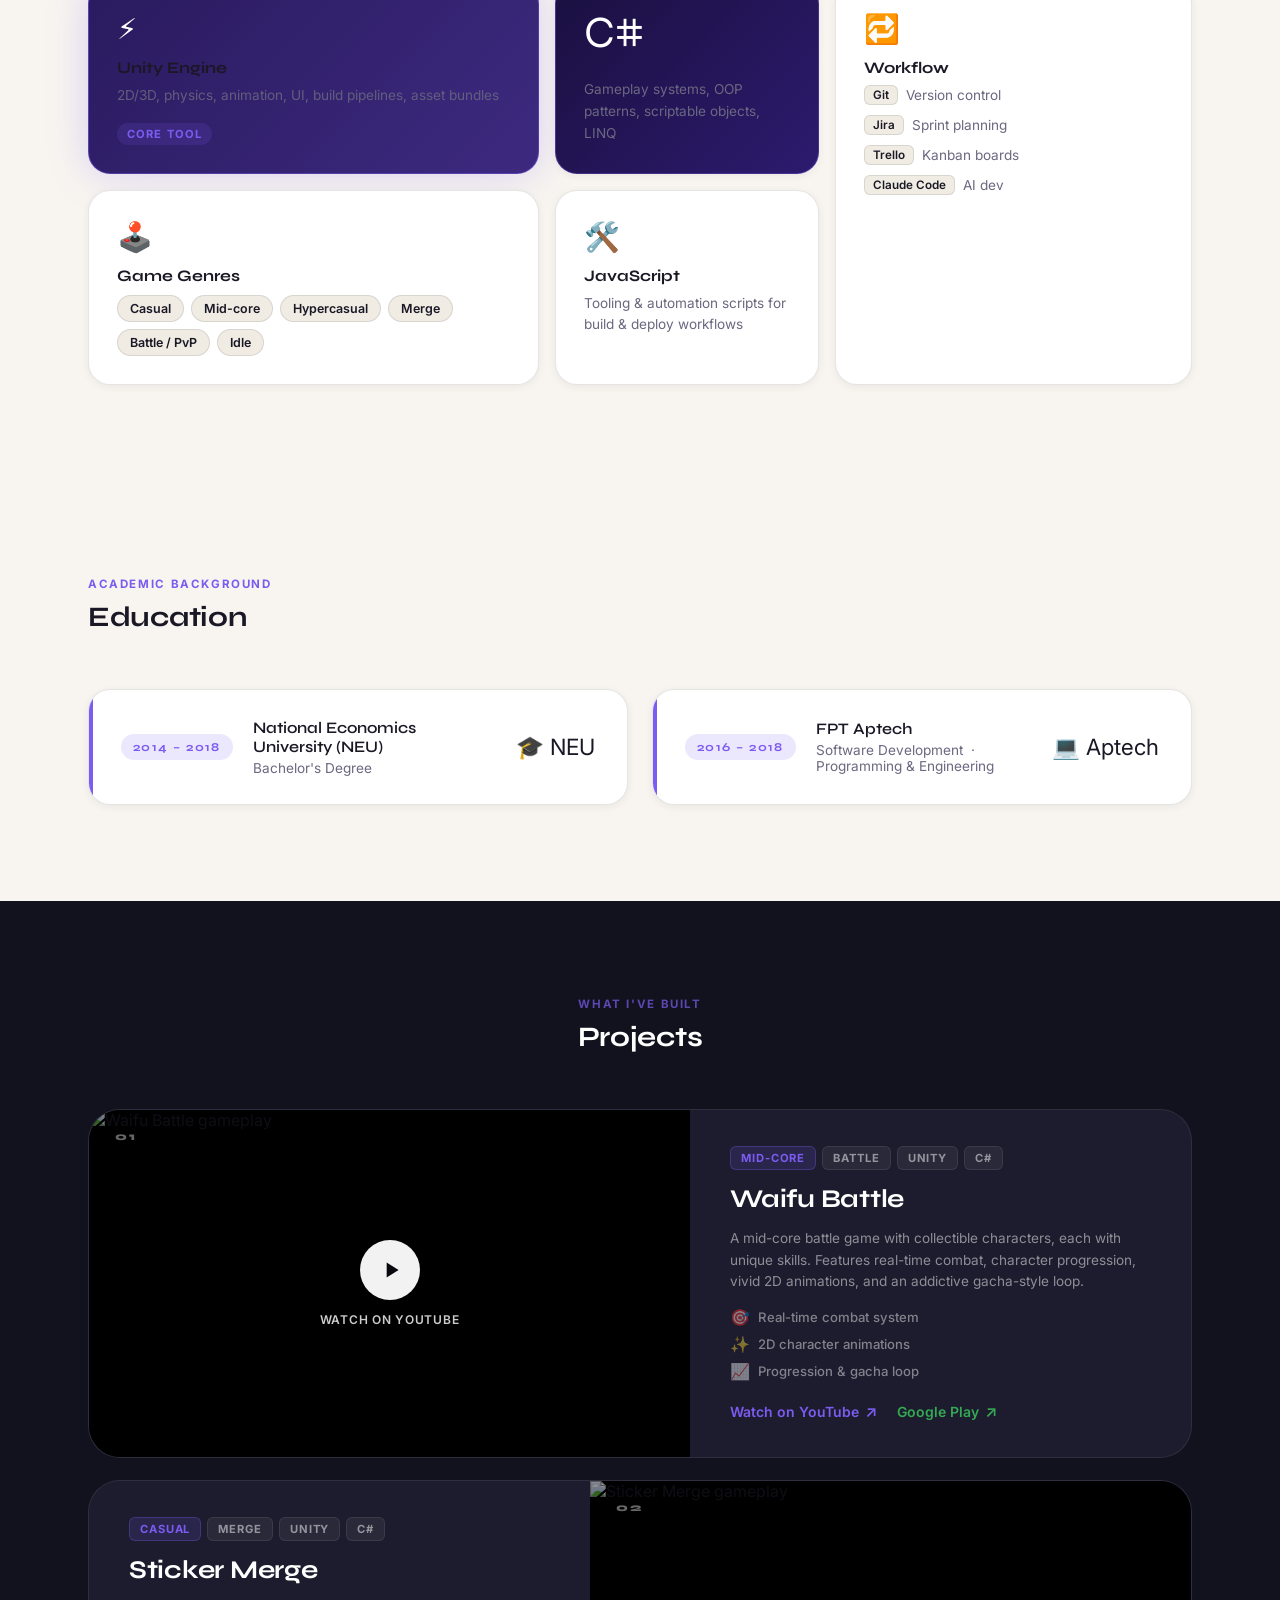
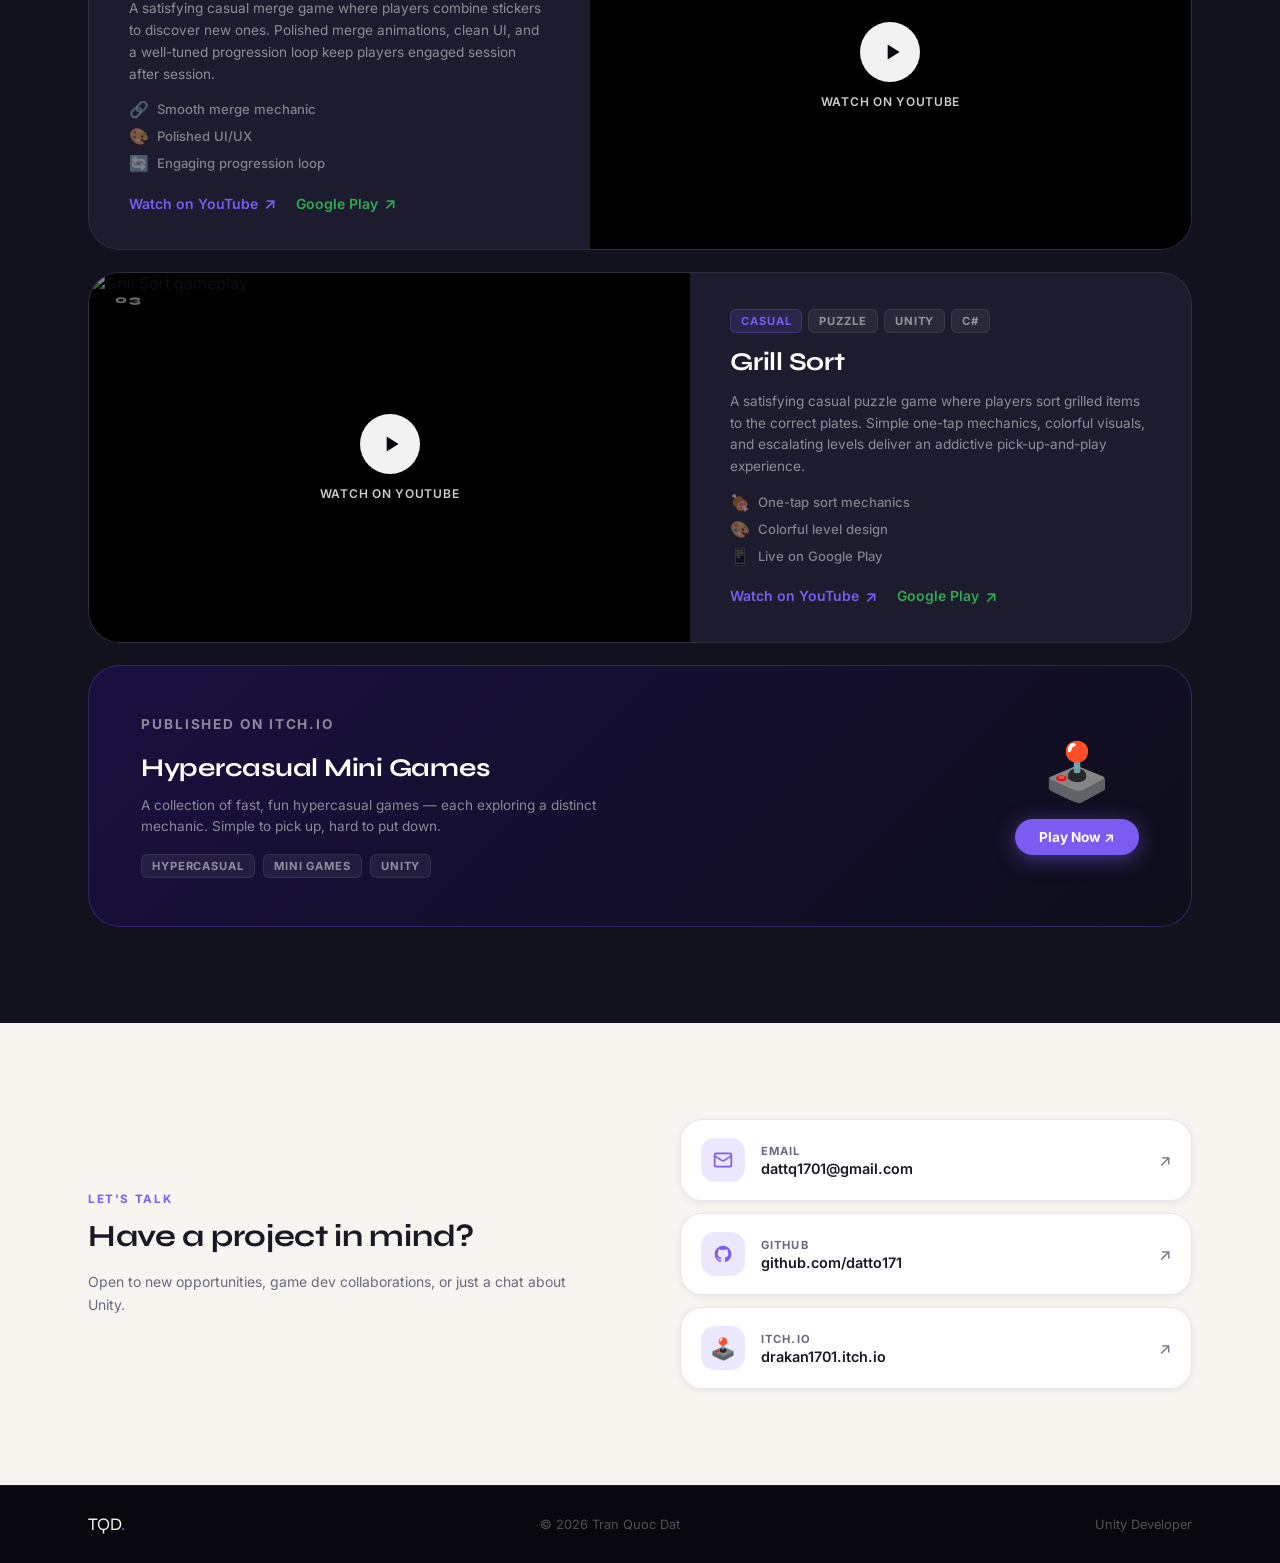
==== commit a207baf8: "update game grill sort" ====
--- a/index.html
+++ b/index.html
@@ -270,9 +270,14 @@
               <div class="ph"><span>✨</span> 2D character animations</div>
               <div class="ph"><span>📈</span> Progression &amp; gacha loop</div>
             </div>
-            <a class="pcard-link" href="https://www.youtube.com/watch?v=TVHzyE2y_IU" target="_blank" rel="noopener">
-              Watch on YouTube <span>↗</span>
-            </a>
+            <div class="pcard-links">
+              <a class="pcard-link" href="https://www.youtube.com/watch?v=TVHzyE2y_IU" target="_blank" rel="noopener">
+                Watch on YouTube <span>↗</span>
+              </a>
+              <a class="pcard-link pcard-link--gp" href="https://play.google.com/store/apps/details?id=fplay.vn.waifubattle" target="_blank" rel="noopener">
+                Google Play <span>↗</span>
+              </a>
+            </div>
           </div>
         </article>
 
@@ -306,9 +311,55 @@
               <div class="ph"><span>🎨</span> Polished UI/UX</div>
               <div class="ph"><span>🔄</span> Engaging progression loop</div>
             </div>
-            <a class="pcard-link" href="https://www.youtube.com/watch?v=UQYzVfLUhxA" target="_blank" rel="noopener">
-              Watch on YouTube <span>↗</span>
-            </a>
+            <div class="pcard-links">
+              <a class="pcard-link" href="https://www.youtube.com/watch?v=UQYzVfLUhxA" target="_blank" rel="noopener">
+                Watch on YouTube <span>↗</span>
+              </a>
+              <a class="pcard-link pcard-link--gp" href="https://play.google.com/store/apps/details?id=com.Fplay.StckerAlpha" target="_blank" rel="noopener">
+                Google Play <span>↗</span>
+              </a>
+            </div>
+          </div>
+        </article>
+
+        <!-- Grill Sort -->
+        <article class="pcard">
+          <a class="pcard-media yt-thumb" href="https://www.youtube.com/watch?v=jNmXzNTqr7E" target="_blank" rel="noopener" aria-label="Watch Grill Sort on YouTube">
+            <div class="pcard-num">03</div>
+            <img src="https://img.youtube.com/vi/jNmXzNTqr7E/hqdefault.jpg" alt="Grill Sort gameplay" class="yt-img" />
+            <div class="yt-play-overlay">
+              <div class="yt-play-circle">
+                <svg viewBox="0 0 24 24" fill="currentColor"><path d="M8 5v14l11-7z"/></svg>
+              </div>
+              <span>Watch on YouTube</span>
+            </div>
+          </a>
+          <div class="pcard-info">
+            <div class="pcard-tags">
+              <span class="ptag ptag--genre">Casual</span>
+              <span class="ptag">Puzzle</span>
+              <span class="ptag">Unity</span>
+              <span class="ptag">C#</span>
+            </div>
+            <h3 class="pcard-title">Grill Sort</h3>
+            <p class="pcard-desc">
+              A satisfying casual puzzle game where players sort grilled items to the
+              correct plates. Simple one-tap mechanics, colorful visuals, and escalating
+              levels deliver an addictive pick-up-and-play experience.
+            </p>
+            <div class="pcard-highlights">
+              <div class="ph"><span>🍖</span> One-tap sort mechanics</div>
+              <div class="ph"><span>🎨</span> Colorful level design</div>
+              <div class="ph"><span>📱</span> Live on Google Play</div>
+            </div>
+            <div class="pcard-links">
+              <a class="pcard-link" href="https://www.youtube.com/watch?v=jNmXzNTqr7E" target="_blank" rel="noopener">
+                Watch on YouTube <span>↗</span>
+              </a>
+              <a class="pcard-link pcard-link--gp" href="https://play.google.com/store/apps/details?id=com.Fplay.GrillSort" target="_blank" rel="noopener">
+                Google Play <span>↗</span>
+              </a>
+            </div>
           </div>
         </article>
 
--- a/styles.css
+++ b/styles.css
@@ -742,6 +742,16 @@
 .pcard-link:hover { gap: 10px; }
 .pcard-link span { font-size: 1rem; }
 
+.pcard-links {
+  display: flex;
+  flex-wrap: wrap;
+  gap: 6px 20px;
+  margin-top: 6px;
+}
+.pcard-links .pcard-link { margin-top: 0; }
+.pcard-link--gp { color: #34a853; }
+.pcard-link--gp:hover { color: #2d9248; }
+
 /* itch.io full-width card */
 .itch-banner {
   display: grid;
@@ -962,6 +972,56 @@
 }
 
 /* ════════════════════════════════════════════
+   GOOGLE PLAY THUMBNAIL
+════════════════════════════════════════════ */
+.gp-thumb {
+  display: flex;
+  align-items: center;
+  justify-content: center;
+  position: relative;
+  overflow: hidden;
+  background: linear-gradient(145deg, #1a1a2e 0%, #0d1b2a 50%, #0a2540 100%);
+  text-decoration: none;
+  transition: background .3s;
+}
+.gp-thumb:hover {
+  background: linear-gradient(145deg, #22223a 0%, #142030 50%, #0d3055 100%);
+}
+.gp-media-content {
+  display: flex;
+  flex-direction: column;
+  align-items: center;
+  gap: 24px;
+}
+.gp-game-icon {
+  font-size: 5rem;
+  line-height: 1;
+  filter: drop-shadow(0 4px 16px rgba(0,0,0,.5));
+  transition: transform .3s;
+}
+.gp-thumb:hover .gp-game-icon { transform: scale(1.08); }
+.gp-badge-btn {
+  display: flex;
+  align-items: center;
+  gap: 10px;
+  background: rgba(255,255,255,.1);
+  border: 1px solid rgba(255,255,255,.2);
+  border-radius: 8px;
+  padding: 10px 20px;
+  color: #fff;
+  font-size: .8rem;
+  font-weight: 600;
+  letter-spacing: .04em;
+  text-transform: uppercase;
+  transition: background .25s, border-color .25s;
+}
+.gp-thumb:hover .gp-badge-btn {
+  background: rgba(255,255,255,.18);
+  border-color: rgba(255,255,255,.4);
+}
+.gp-badge-btn svg { width: 20px; height: 20px; flex-shrink: 0; }
+
+/* ════════════════════════════════════════════
    REVEAL ANIMATIONS
 ════════════════════════════════════════════ */
 .reveal {
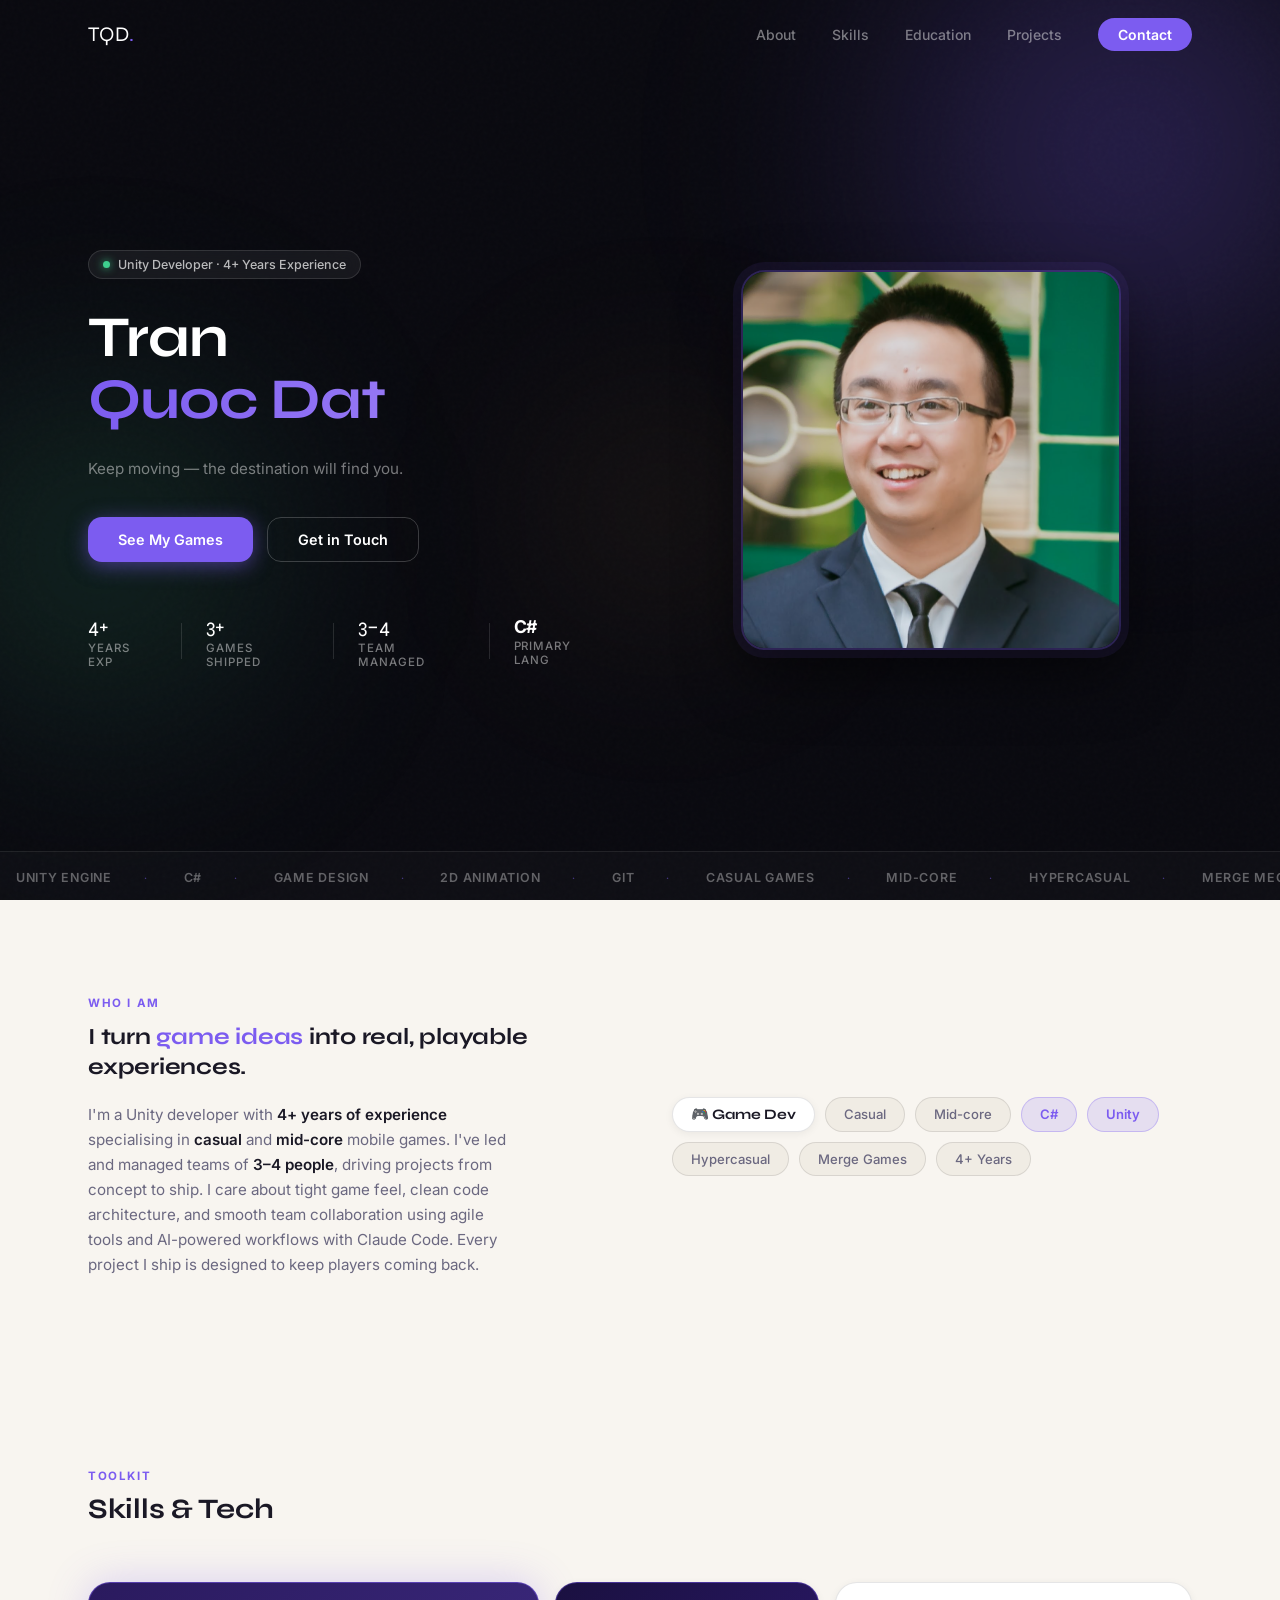
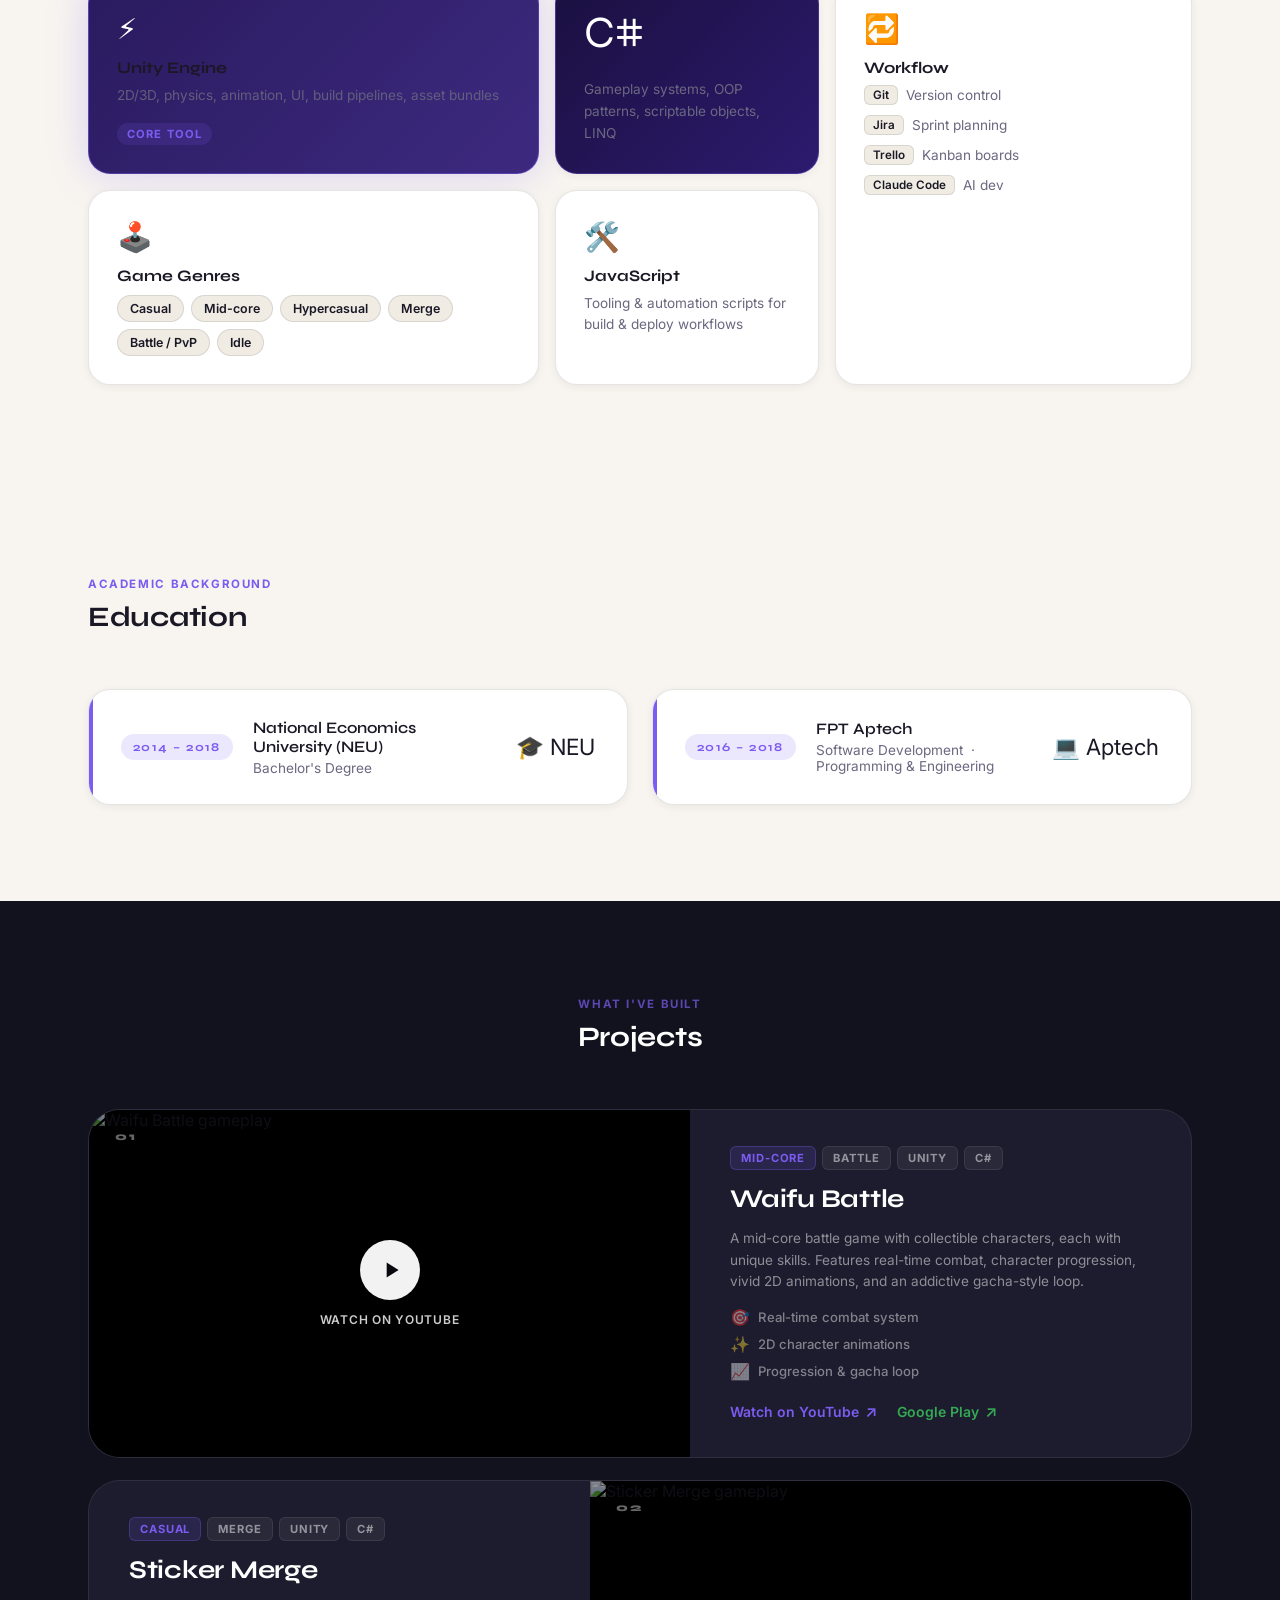
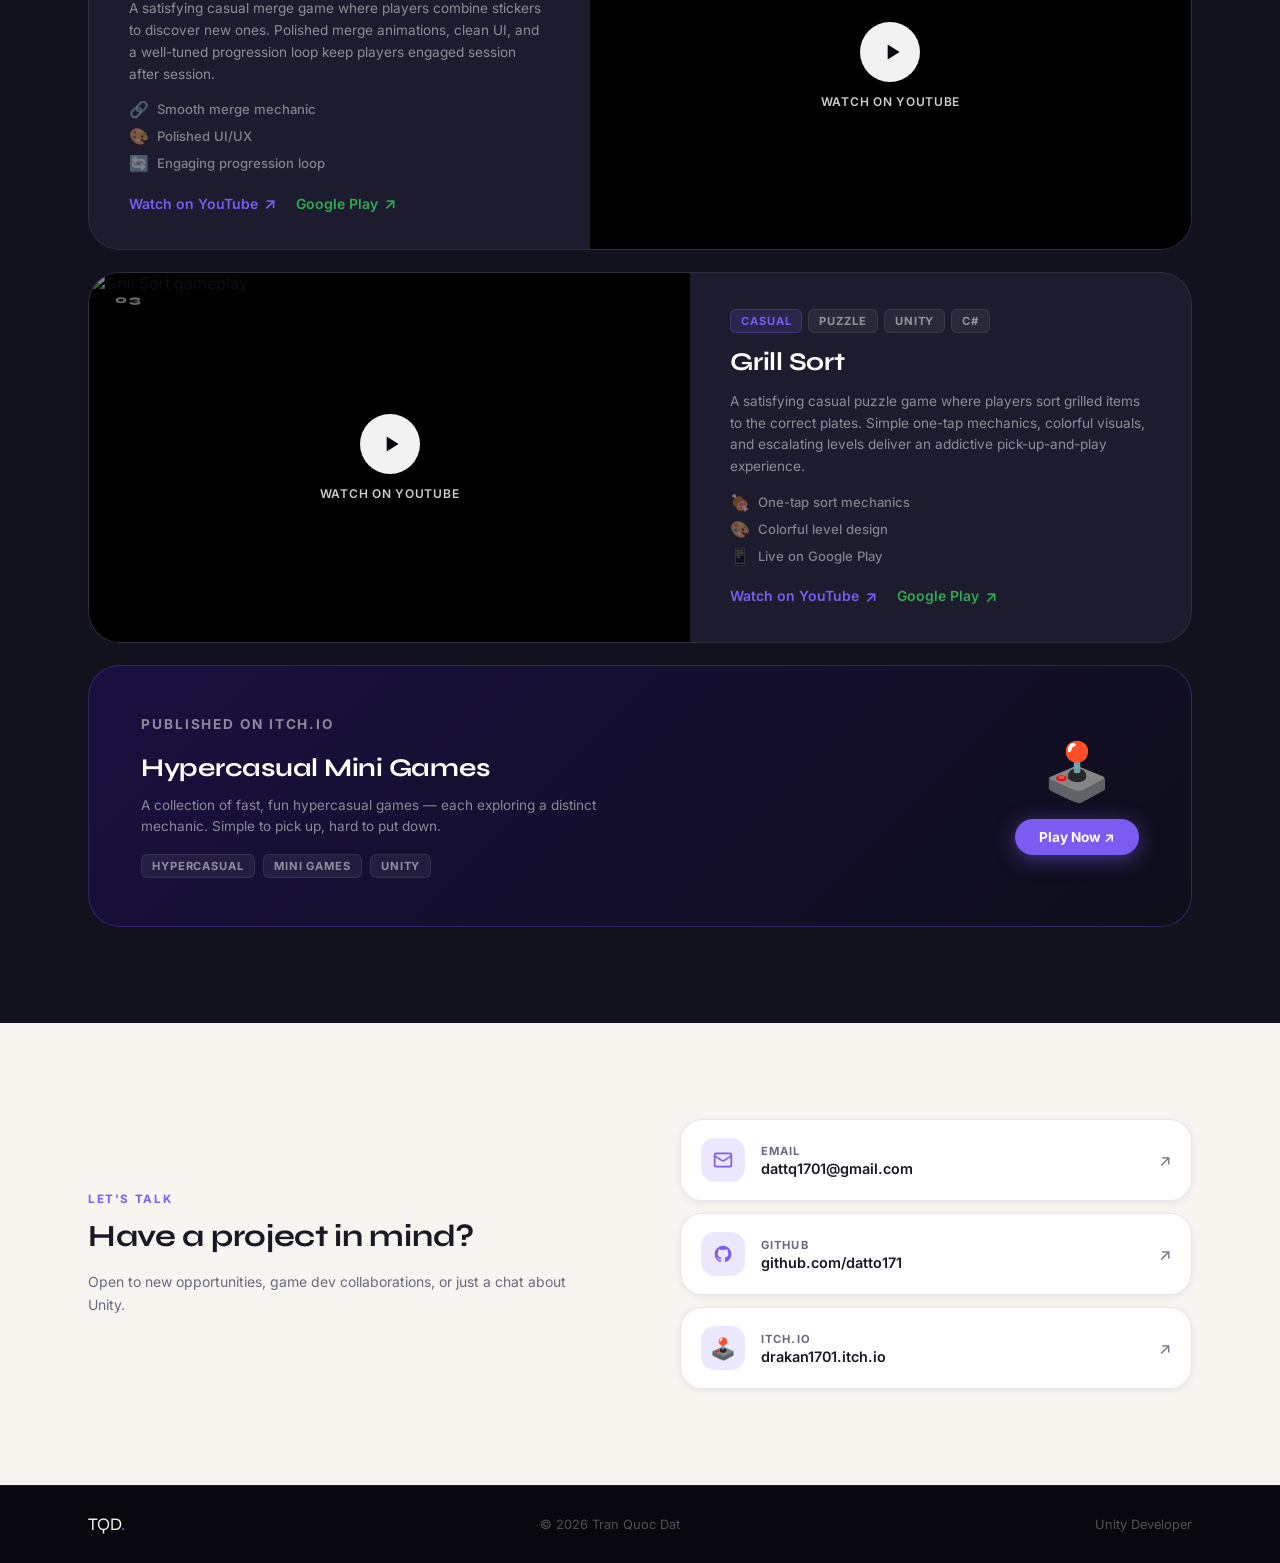
==== commit 0ec42353: "update remove lead team" ====
--- a/index.html
+++ b/index.html
@@ -129,7 +129,6 @@
         </div>
         <div class="about-pills">
           <div class="pill pill--lg">🎮 Game Dev</div>
-          <div class="pill pill--lg">👥 Team Lead</div>
           <div class="pill">Casual</div>
           <div class="pill">Mid-core</div>
           <div class="pill pill--accent">C#</div>
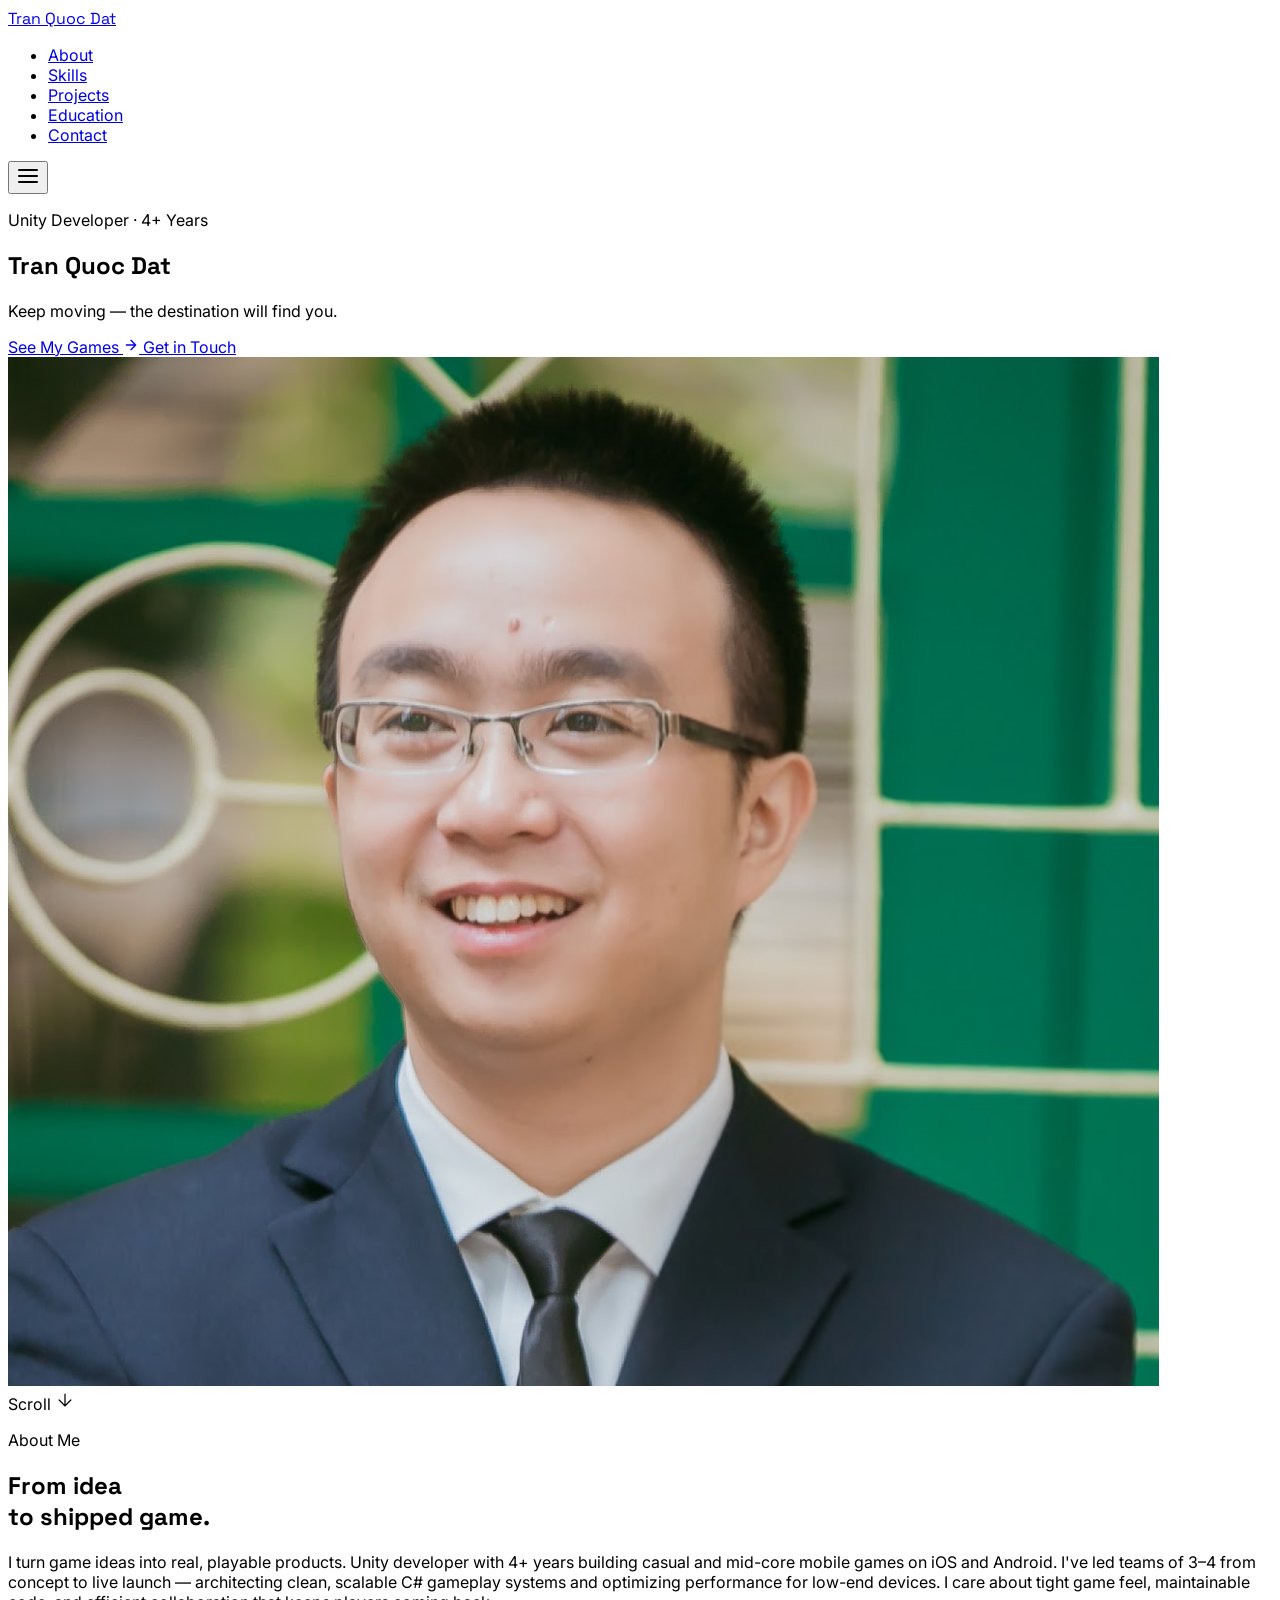
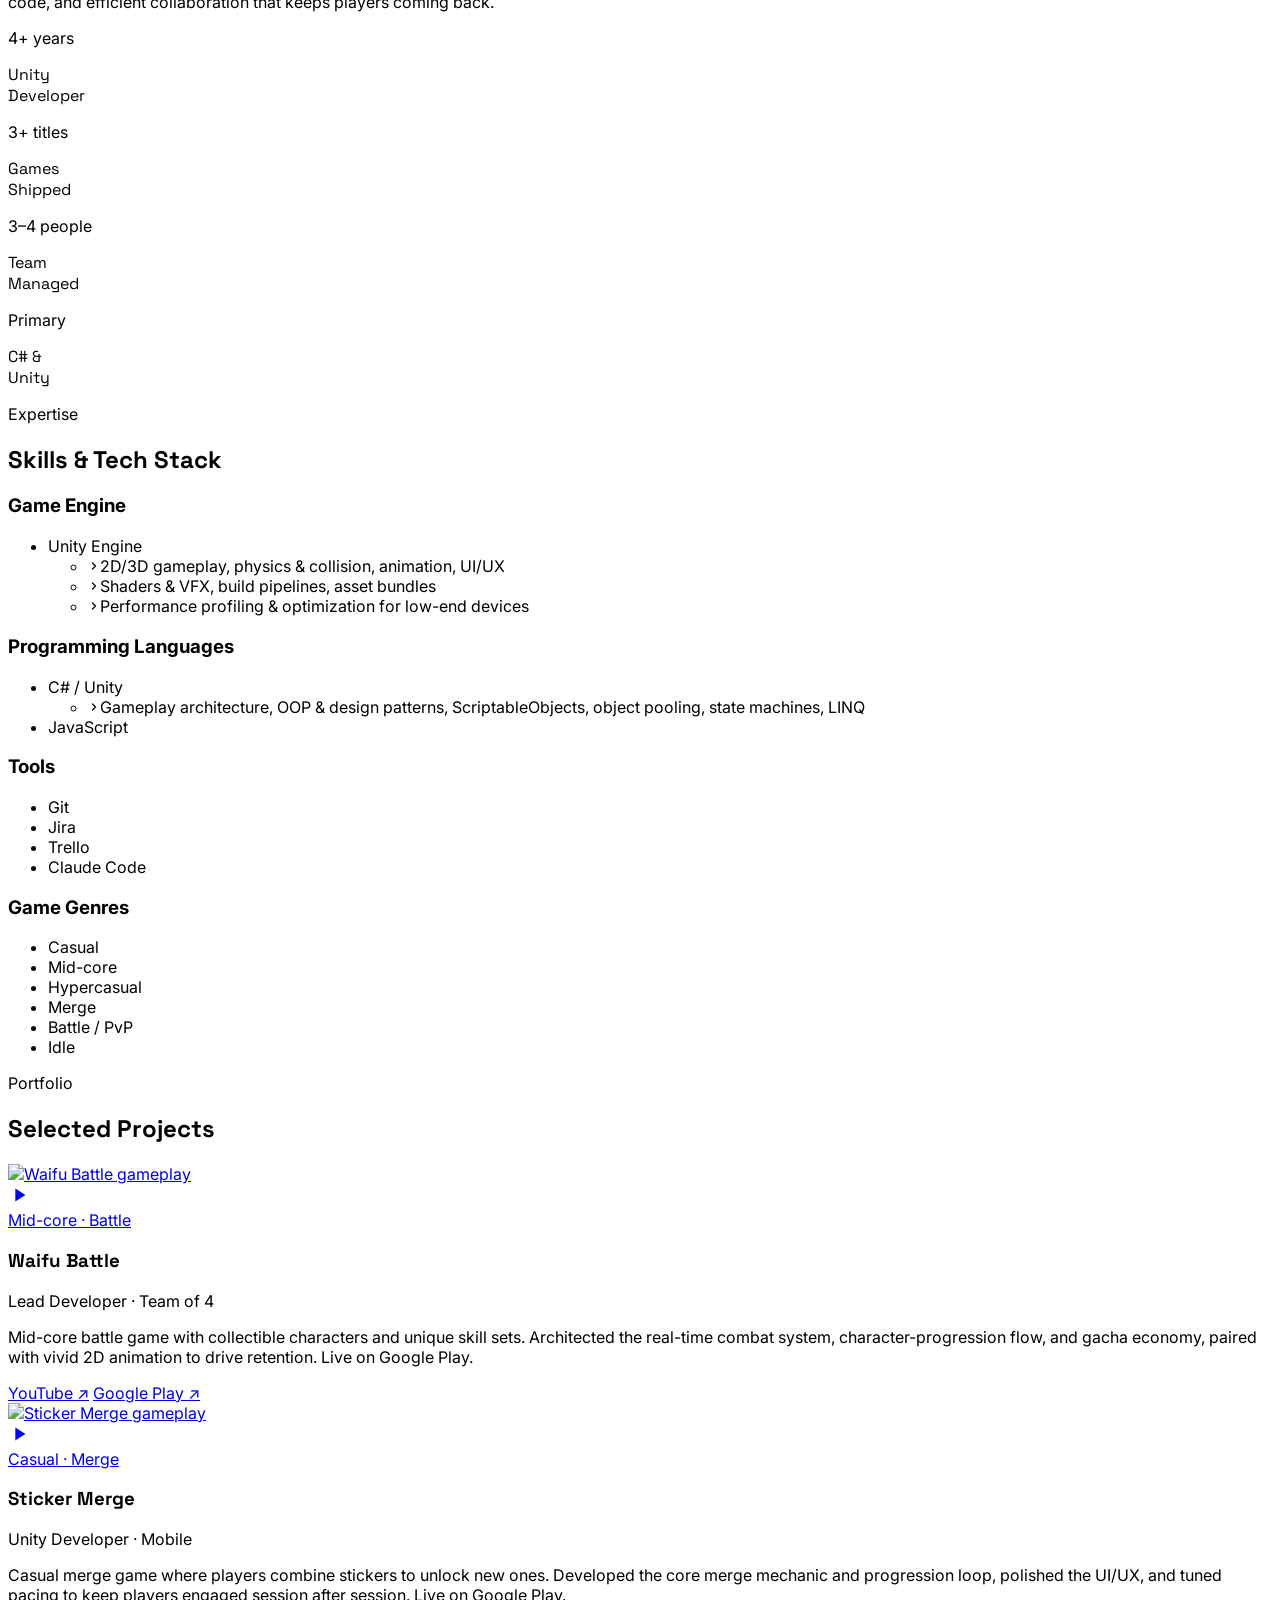
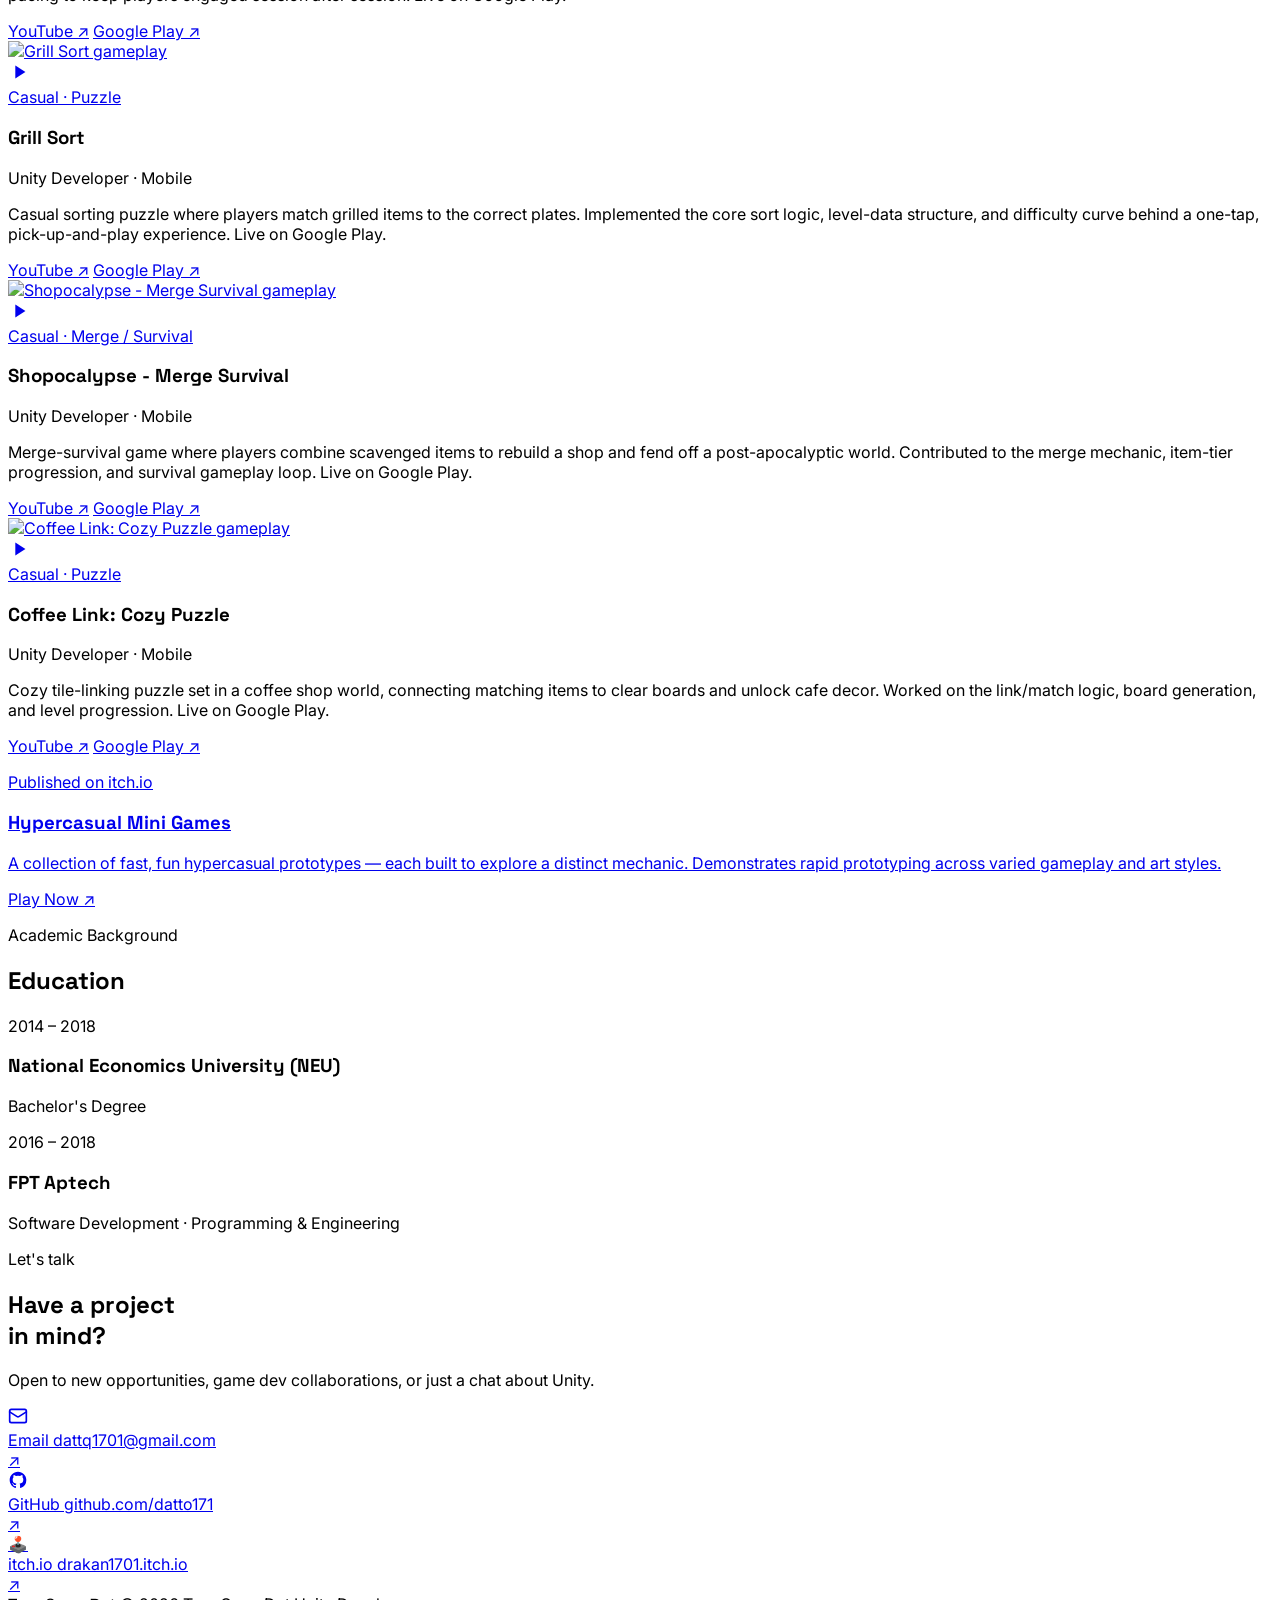
==== commit ec0e9130: "update prj" ====
--- a/index.html
+++ b/index.html
@@ -1,446 +1,465 @@
 <!DOCTYPE html>
 <html lang="en">
 <head>
-  <meta charset="UTF-8" />
-  <meta name="viewport" content="width=device-width, initial-scale=1.0" />
-  <title>Tran Quoc Dat — Unity Developer</title>
-  <link rel="stylesheet" href="styles.css" />
+  <meta charset="utf-8" />
+  <meta name="viewport" content="width=device-width, initial-scale=1" />
+  <title>Tran Quoc Dat | Unity Developer</title>
+  <meta name="description" content="Portfolio of Tran Quoc Dat — Unity developer with 4+ years shipping casual and mid-core mobile games." />
+  <meta name="keywords" content="Unity,Game Developer,C#,Mobile Games,Casual,Mid-core" />
+  <meta property="og:title" content="Tran Quoc Dat | Unity Developer" />
+  <meta property="og:description" content="Portfolio of Tran Quoc Dat — Unity developer with 4+ years shipping casual and mid-core mobile games." />
+  <meta property="og:type" content="website" />
+
+  <!-- Tailwind (CDN) -->
+  <script src="https://cdn.tailwindcss.com"></script>
+
+  <!-- Fonts -->
   <link rel="preconnect" href="https://fonts.googleapis.com" />
   <link rel="preconnect" href="https://fonts.gstatic.com" crossorigin />
-  <link href="https://fonts.googleapis.com/css2?family=Syne:wght@400;500;600&family=Inter:wght@300;400;500;600&display=swap" rel="stylesheet" />
+  <link href="https://fonts.googleapis.com/css2?family=Space+Grotesk:wght@400;500;600;700&family=Inter:wght@300;400;500;600;700&display=swap" rel="stylesheet" />
+
+  <script>
+    tailwind.config = {
+      theme: {
+        extend: {
+          fontFamily: {
+            heading: ['"Space Grotesk"', 'system-ui', 'sans-serif'],
+            body: ['Inter', 'system-ui', 'sans-serif'],
+          },
+        },
+      },
+    };
+  </script>
+  <style>
+    html { scroll-behavior: smooth; }
+    .font-heading { font-family: "Space Grotesk", system-ui, sans-serif; }
+    .font-body { font-family: Inter, system-ui, sans-serif; }
+    /* mobile menu */
+    .mobile-menu { max-height: 0; overflow: hidden; transition: max-height .35s ease; }
+    .mobile-menu.open { max-height: 320px; }
+  </style>
 </head>
-<body>
-
-  <!-- ═══════════ NAV ═══════════ -->
-  <nav class="nav" id="nav">
-    <div class="nav-inner">
-      <a href="#hero" class="nav-logo">TQD<span>.</span></a>
-      <ul class="nav-links">
-        <li><a href="#about">About</a></li>
-        <li><a href="#skills">Skills</a></li>
-        <li><a href="#education">Education</a></li>
-        <li><a href="#projects">Projects</a></li>
-        <li><a href="#contact" class="nav-cta">Contact</a></li>
+
+<body class="font-body bg-zinc-50 text-zinc-900 antialiased">
+
+  <!-- ════════ NAV ════════ -->
+  <nav id="nav" class="fixed top-0 left-0 right-0 z-50 transition-all duration-300 bg-transparent">
+    <div class="max-w-6xl mx-auto px-6 py-4 flex items-center justify-between">
+      <a href="#" id="nav-logo" class="font-heading text-xl font-semibold text-white tracking-wide transition-colors">Tran Quoc Dat</a>
+      <ul class="hidden md:flex items-center gap-8">
+        <li><a href="#about" class="nav-link font-body text-sm font-medium text-slate-300 hover:text-white transition-colors duration-200 tracking-wide uppercase">About</a></li>
+        <li><a href="#skills" class="nav-link font-body text-sm font-medium text-slate-300 hover:text-white transition-colors duration-200 tracking-wide uppercase">Skills</a></li>
+        <li><a href="#projects" class="nav-link font-body text-sm font-medium text-slate-300 hover:text-white transition-colors duration-200 tracking-wide uppercase">Projects</a></li>
+        <li><a href="#education" class="nav-link font-body text-sm font-medium text-slate-300 hover:text-white transition-colors duration-200 tracking-wide uppercase">Education</a></li>
+        <li><a href="#contact" class="nav-link font-body text-sm font-medium text-slate-300 hover:text-white transition-colors duration-200 tracking-wide uppercase">Contact</a></li>
       </ul>
-      <button class="hamburger" id="hamburger" aria-label="Menu">
-        <span></span><span></span>
+      <button id="nav-toggle" class="md:hidden text-slate-300 hover:text-white transition-colors cursor-pointer p-1" aria-label="Toggle navigation menu">
+        <svg width="24" height="24" viewBox="0 0 24 24" fill="none" stroke="currentColor" stroke-width="2" stroke-linecap="round"><line x1="3" y1="6" x2="21" y2="6"></line><line x1="3" y1="12" x2="21" y2="12"></line><line x1="3" y1="18" x2="21" y2="18"></line></svg>
       </button>
     </div>
+    <div id="mobile-menu" class="mobile-menu md:hidden bg-slate-900/95 backdrop-blur border-t border-slate-800">
+      <ul class="flex flex-col px-6 py-2">
+        <li><a href="#about" class="block py-3 font-body text-sm font-medium text-slate-300 hover:text-white tracking-wide uppercase">About</a></li>
+        <li><a href="#skills" class="block py-3 font-body text-sm font-medium text-slate-300 hover:text-white tracking-wide uppercase">Skills</a></li>
+        <li><a href="#projects" class="block py-3 font-body text-sm font-medium text-slate-300 hover:text-white tracking-wide uppercase">Projects</a></li>
+        <li><a href="#education" class="block py-3 font-body text-sm font-medium text-slate-300 hover:text-white tracking-wide uppercase">Education</a></li>
+        <li><a href="#contact" class="block py-3 font-body text-sm font-medium text-slate-300 hover:text-white tracking-wide uppercase">Contact</a></li>
+      </ul>
+    </div>
   </nav>
 
-  <!-- ═══════════ HERO ═══════════ -->
-  <section class="hero" id="hero">
-    <div class="hero-noise"></div>
-
-    <!-- floating orbs -->
-    <div class="orb orb-1"></div>
-    <div class="orb orb-2"></div>
-    <div class="orb orb-3"></div>
-
-    <div class="hero-inner">
-      <div class="hero-left">
-        <div class="hero-badge">
-          <span class="live-dot"></span> Unity Developer · 4+ Years Experience
-        </div>
-
-        <h1 class="hero-heading">
-          <span class="hero-line">Tran</span>
-          <span class="hero-line accent-stroke">Quoc Dat</span>
-        </h1>
-
-        <p class="hero-tagline">Keep moving — the destination will find you.</p>
-
-        <div class="hero-btns">
-          <a href="#projects" class="btn btn-glow">See My Games</a>
-          <a href="#contact" class="btn btn-ghost">Get in Touch</a>
-        </div>
-
-        <div class="hero-stats">
-          <div class="stat">
-            <span class="stat-n">4+</span>
-            <span class="stat-l">Years Exp</span>
-          </div>
-          <div class="stat-divider"></div>
-          <div class="stat">
-            <span class="stat-n">3+</span>
-            <span class="stat-l">Games Shipped</span>
-          </div>
-          <div class="stat-divider"></div>
-          <div class="stat">
-            <span class="stat-n">3–4</span>
-            <span class="stat-l">Team Managed</span>
-          </div>
-          <div class="stat-divider"></div>
-          <div class="stat">
-            <span class="stat-n stat-n--mono">C#</span>
-            <span class="stat-l">Primary Lang</span>
-          </div>
-        </div>
-      </div>
-
-      <div class="hero-right">
-        <div class="hero-avatar-wrap">
-          <img src="zxc.PNG" alt="Tran Quoc Dat" class="hero-avatar" />
-        </div>
-      </div>
-    </div>
-
-    <!-- marquee ticker -->
-    <div class="ticker-wrap">
-      <div class="ticker">
-        <span>Unity Engine</span><span>·</span>
-        <span>C#</span><span>·</span>
-        <span>Game Design</span><span>·</span>
-        <span>2D Animation</span><span>·</span>
-        <span>Git</span><span>·</span>
-        <span>Casual Games</span><span>·</span>
-        <span>Mid-core</span><span>·</span>
-        <span>Hypercasual</span><span>·</span>
-        <span>Merge Mechanics</span><span>·</span>
-        <span>Combat Systems</span><span>·</span>
-        <span>Unity Engine</span><span>·</span>
-        <span>C#</span><span>·</span>
-        <span>Game Design</span><span>·</span>
-        <span>2D Animation</span><span>·</span>
-        <span>Git</span><span>·</span>
-        <span>Casual Games</span><span>·</span>
-        <span>Mid-core</span><span>·</span>
-        <span>Hypercasual</span><span>·</span>
-        <span>Merge Mechanics</span><span>·</span>
-        <span>Combat Systems</span><span>·</span>
-      </div>
-    </div>
-  </section>
-
-  <!-- ═══════════ ABOUT ═══════════ -->
-  <section class="about-strip" id="about">
-    <div class="container">
-      <div class="about-grid">
-        <div class="about-text">
-          <p class="section-eyebrow">Who I am</p>
-          <h2 class="about-heading">I turn <em>game ideas</em> into real, playable experiences.</h2>
-          <p class="about-body">
-            I'm a Unity developer with <strong>4+ years of experience</strong> specialising in <strong>casual</strong> and
-            <strong>mid-core</strong> mobile games. I've led and managed teams of <strong>3–4 people</strong>, driving projects
-            from concept to ship. I care about tight game feel, clean code architecture,
-            and smooth team collaboration using agile tools and AI-powered workflows with Claude Code.
-            Every project I ship is designed to keep players coming back.
-          </p>
-        </div>
-        <div class="about-pills">
-          <div class="pill pill--lg">🎮 Game Dev</div>
-          <div class="pill">Casual</div>
-          <div class="pill">Mid-core</div>
-          <div class="pill pill--accent">C#</div>
-          <div class="pill pill--accent">Unity</div>
-          <div class="pill">Hypercasual</div>
-          <div class="pill">Merge Games</div>
-          <div class="pill">4+ Years</div>
-        </div>
-      </div>
-    </div>
-  </section>
-
-  <!-- ═══════════ SKILLS ═══════════ -->
-  <section class="section" id="skills">
-    <div class="container">
-      <div class="section-header">
-        <p class="section-eyebrow">Toolkit</p>
-        <h2 class="section-heading">Skills &amp; Tech</h2>
-      </div>
-
-      <!-- BENTO GRID -->
-      <div class="bento">
-
-        <div class="bento-cell bento-unity">
-          <div class="bento-icon">⚡</div>
-          <h3>Unity Engine</h3>
-          <p>2D/3D, physics, animation, UI, build pipelines, asset bundles</p>
-          <div class="bento-tag">Core Tool</div>
-        </div>
-
-        <div class="bento-cell bento-csharp">
-          <div class="bento-lang">C#</div>
-          <p>Gameplay systems, OOP patterns, scriptable objects, LINQ</p>
-        </div>
-
-        <div class="bento-cell bento-workflow">
-          <div class="bento-icon">🔁</div>
-          <h3>Workflow</h3>
-          <ul class="bento-list">
-            <li><span class="chip">Git</span> Version control</li>
-            <li><span class="chip">Jira</span> Sprint planning</li>
-            <li><span class="chip">Trello</span> Kanban boards</li>
-            <li><span class="chip">Claude Code</span> AI dev</li>
-          </ul>
-        </div>
-
-        <div class="bento-cell bento-genre">
-          <div class="bento-icon">🕹️</div>
-          <h3>Game Genres</h3>
-          <div class="genre-wrap">
-            <span>Casual</span>
-            <span>Mid-core</span>
-            <span>Hypercasual</span>
-            <span>Merge</span>
-            <span>Battle / PvP</span>
-            <span>Idle</span>
-          </div>
-        </div>
-
-        <div class="bento-cell bento-js">
-          <div class="bento-icon">🛠️</div>
-          <h3>JavaScript</h3>
-          <p>Tooling &amp; automation scripts for build &amp; deploy workflows</p>
-        </div>
-
-      </div>
-    </div>
-  </section>
-
-  <!-- ═══════════ EDUCATION ═══════════ -->
-  <section class="section section-edu" id="education">
-    <div class="container">
-      <div class="section-header">
-        <p class="section-eyebrow">Academic Background</p>
-        <h2 class="section-heading">Education</h2>
-      </div>
-      <div class="edu-grid">
-
-        <div class="edu-card">
-          <div class="edu-year">2014 – 2018</div>
-          <div class="edu-info">
-            <h3 class="edu-school">National Economics University (NEU)</h3>
-            <p class="edu-degree">Bachelor's Degree</p>
-          </div>
-          <div class="edu-badge">🎓 NEU</div>
-        </div>
-
-        <div class="edu-card">
-          <div class="edu-year">2016 – 2018</div>
-          <div class="edu-info">
-            <h3 class="edu-school">FPT Aptech</h3>
-            <p class="edu-degree">Software Development &nbsp;·&nbsp; Programming &amp; Engineering</p>
-          </div>
-          <div class="edu-badge">💻 Aptech</div>
-        </div>
-
-      </div>
-    </div>
-  </section>
-
-  <!-- ═══════════ PROJECTS ═══════════ -->
-  <section class="section section-dark" id="projects">
-    <div class="container">
-      <div class="section-header section-header--light">
-        <p class="section-eyebrow section-eyebrow--light">What I've built</p>
-        <h2 class="section-heading section-heading--light">Projects</h2>
-      </div>
-
-      <div class="projects-stack">
-
-        <!-- Waifu Battle -->
-        <article class="pcard">
-          <a class="pcard-media yt-thumb" href="https://www.youtube.com/watch?v=TVHzyE2y_IU" target="_blank" rel="noopener" aria-label="Watch Waifu Battle on YouTube">
-            <div class="pcard-num">01</div>
-            <img src="https://img.youtube.com/vi/TVHzyE2y_IU/hqdefault.jpg" alt="Waifu Battle gameplay" class="yt-img" />
-            <div class="yt-play-overlay">
-              <div class="yt-play-circle">
-                <svg viewBox="0 0 24 24" fill="currentColor"><path d="M8 5v14l11-7z"/></svg>
-              </div>
-              <span>Watch on YouTube</span>
-            </div>
+  <main>
+    <!-- ════════ HERO ════════ -->
+    <section class="relative min-h-screen bg-slate-900 flex items-center overflow-hidden">
+      <div class="absolute inset-0 opacity-[0.04]" style="background-image:linear-gradient(rgba(255,255,255,0.5) 1px, transparent 1px),linear-gradient(90deg, rgba(255,255,255,0.5) 1px, transparent 1px);background-size:60px 60px"></div>
+      <div class="absolute top-1/2 left-1/3 -translate-x-1/2 -translate-y-1/2 w-[500px] h-[500px] bg-blue-600/10 rounded-full blur-3xl pointer-events-none"></div>
+
+      <div class="relative z-10 w-full max-w-6xl mx-auto px-6 py-32 grid md:grid-cols-2 gap-12 items-center">
+        <div>
+          <p class="font-body text-xs font-semibold tracking-[0.3em] uppercase text-blue-400 mb-6">Unity Developer · 4+ Years</p>
+          <h1 class="font-heading text-5xl md:text-6xl lg:text-7xl font-semibold text-white leading-none mb-6">Tran Quoc Dat</h1>
+          <div class="flex items-center gap-4 mb-8">
+            <div class="h-px w-12 bg-blue-500/60"></div>
+            <div class="w-1.5 h-1.5 rounded-full bg-blue-500"></div>
+            <div class="h-px w-12 bg-blue-500/60"></div>
+          </div>
+          <p class="font-body text-lg text-slate-400 leading-relaxed mb-10 max-w-md">Keep moving — the destination will find you.</p>
+          <div class="flex flex-col sm:flex-row items-start gap-4">
+            <a href="#projects" class="font-body inline-flex items-center gap-2 px-8 py-3.5 bg-blue-600 hover:bg-blue-500 text-white text-sm font-semibold tracking-wide uppercase rounded transition-colors duration-200 cursor-pointer">See My Games
+              <svg width="16" height="16" viewBox="0 0 24 24" fill="none" stroke="currentColor" stroke-width="2" stroke-linecap="round" stroke-linejoin="round"><path d="M5 12h14M12 5l7 7-7 7"></path></svg>
+            </a>
+            <a href="#contact" class="font-body inline-flex items-center gap-2 px-8 py-3.5 border border-slate-600 hover:border-slate-400 text-slate-300 hover:text-white text-sm font-semibold tracking-wide uppercase rounded transition-colors duration-200 cursor-pointer">Get in Touch</a>
+          </div>
+        </div>
+
+        <div class="flex justify-center md:justify-end">
+          <div class="relative">
+            <div class="absolute -inset-3 rounded-2xl border border-blue-500/20"></div>
+            <div class="absolute -inset-6 rounded-2xl border border-slate-700/40"></div>
+            <div class="relative w-64 h-64 md:w-80 md:h-80 lg:w-96 lg:h-96 rounded-2xl overflow-hidden">
+              <img alt="Tran Quoc Dat profile photo" class="object-cover object-top w-full h-full" src="zxc.PNG" />
+            </div>
+          </div>
+        </div>
+      </div>
+
+      <div class="absolute bottom-10 left-1/2 -translate-x-1/2 flex flex-col items-center gap-2 text-slate-500">
+        <span class="font-body text-xs tracking-widest uppercase">Scroll</span>
+        <svg width="20" height="20" viewBox="0 0 24 24" fill="none" stroke="currentColor" stroke-width="1.5" stroke-linecap="round"><path d="M12 5v14M5 12l7 7 7-7"></path></svg>
+      </div>
+    </section>
+
+    <!-- ════════ ABOUT ════════ -->
+    <section id="about" class="py-24 px-6 bg-sky-50 scroll-mt-16">
+      <div class="max-w-6xl mx-auto grid md:grid-cols-2 gap-16 items-center">
+        <div>
+          <p class="font-body text-xs font-semibold tracking-[0.3em] uppercase text-blue-600 mb-4">About Me</p>
+          <h2 class="font-heading text-5xl md:text-6xl font-semibold text-slate-900 leading-tight">From idea<br/><span class="text-blue-600">to shipped game.</span></h2>
+          <div class="mt-6 w-12 h-0.5 bg-blue-600"></div>
+        </div>
+        <div>
+          <p class="font-body text-lg text-slate-600 leading-relaxed mb-10">I turn game ideas into real, playable products. Unity developer with 4+ years building casual and mid-core mobile games on iOS and Android. I've led teams of 3–4 from concept to live launch — architecting clean, scalable C# gameplay systems and optimizing performance for low-end devices. I care about tight game feel, maintainable code, and efficient collaboration that keeps players coming back.</p>
+          <div class="grid grid-cols-2 gap-6">
+            <div class="border-t-2 border-blue-600 pt-4">
+              <p class="font-body text-xs font-semibold tracking-[0.2em] uppercase text-blue-600 mb-1">4+ years</p>
+              <p class="font-heading text-2xl font-semibold text-slate-900 leading-tight">Unity<br/>Developer</p>
+            </div>
+            <div class="border-t-2 border-blue-600 pt-4">
+              <p class="font-body text-xs font-semibold tracking-[0.2em] uppercase text-blue-600 mb-1">3+ titles</p>
+              <p class="font-heading text-2xl font-semibold text-slate-900 leading-tight">Games<br/>Shipped</p>
+            </div>
+            <div class="border-t-2 border-blue-600 pt-4">
+              <p class="font-body text-xs font-semibold tracking-[0.2em] uppercase text-blue-600 mb-1">3–4 people</p>
+              <p class="font-heading text-2xl font-semibold text-slate-900 leading-tight">Team<br/>Managed</p>
+            </div>
+            <div class="border-t-2 border-blue-600 pt-4">
+              <p class="font-body text-xs font-semibold tracking-[0.2em] uppercase text-blue-600 mb-1">Primary</p>
+              <p class="font-heading text-2xl font-semibold text-slate-900 leading-tight">C# &amp;<br/>Unity</p>
+            </div>
+          </div>
+        </div>
+      </div>
+    </section>
+
+    <!-- ════════ SKILLS ════════ -->
+    <section id="skills" class="py-24 px-6 bg-slate-900 scroll-mt-16">
+      <div class="max-w-6xl mx-auto">
+        <p class="font-body text-xs font-semibold tracking-[0.3em] uppercase text-blue-400 mb-4">Expertise</p>
+        <h2 class="font-heading text-4xl md:text-5xl font-semibold text-white mb-16">Skills &amp; Tech Stack</h2>
+        <div class="grid sm:grid-cols-2 lg:grid-cols-4 gap-10">
+
+          <!-- Game Engine -->
+          <div>
+            <h3 class="font-body text-xs font-semibold tracking-[0.25em] uppercase text-blue-400 mb-4">Game Engine</h3>
+            <ul>
+              <li class="py-4 border-b border-slate-800 last:border-0">
+                <div class="flex items-center gap-3">
+                  <div class="w-1.5 h-1.5 rounded-full bg-blue-500 shrink-0"></div>
+                  <span class="font-body font-semibold text-white text-base">Unity Engine</span>
+                </div>
+                <ul class="mt-2 ml-[18px] space-y-1.5 pl-3 border-l border-slate-700">
+                  <li class="flex items-start gap-2"><svg class="mt-[3px] shrink-0 text-blue-500" width="12" height="12" viewBox="0 0 24 24" fill="none" stroke="currentColor" stroke-width="2.5" stroke-linecap="round" stroke-linejoin="round"><path d="M9 18l6-6-6-6"></path></svg><span class="font-body text-sm text-slate-400 leading-relaxed">2D/3D gameplay, physics &amp; collision, animation, UI/UX</span></li>
+                  <li class="flex items-start gap-2"><svg class="mt-[3px] shrink-0 text-blue-500" width="12" height="12" viewBox="0 0 24 24" fill="none" stroke="currentColor" stroke-width="2.5" stroke-linecap="round" stroke-linejoin="round"><path d="M9 18l6-6-6-6"></path></svg><span class="font-body text-sm text-slate-400 leading-relaxed">Shaders &amp; VFX, build pipelines, asset bundles</span></li>
+                  <li class="flex items-start gap-2"><svg class="mt-[3px] shrink-0 text-blue-500" width="12" height="12" viewBox="0 0 24 24" fill="none" stroke="currentColor" stroke-width="2.5" stroke-linecap="round" stroke-linejoin="round"><path d="M9 18l6-6-6-6"></path></svg><span class="font-body text-sm text-slate-400 leading-relaxed">Performance profiling &amp; optimization for low-end devices</span></li>
+                </ul>
+              </li>
+            </ul>
+          </div>
+
+          <!-- Programming Languages -->
+          <div>
+            <h3 class="font-body text-xs font-semibold tracking-[0.25em] uppercase text-blue-400 mb-4">Programming Languages</h3>
+            <ul>
+              <li class="py-4 border-b border-slate-800 last:border-0">
+                <div class="flex items-center gap-3">
+                  <div class="w-1.5 h-1.5 rounded-full bg-blue-500 shrink-0"></div>
+                  <span class="font-body font-semibold text-white text-base">C# / Unity</span>
+                </div>
+                <ul class="mt-2 ml-[18px] space-y-1.5 pl-3 border-l border-slate-700">
+                  <li class="flex items-start gap-2"><svg class="mt-[3px] shrink-0 text-blue-500" width="12" height="12" viewBox="0 0 24 24" fill="none" stroke="currentColor" stroke-width="2.5" stroke-linecap="round" stroke-linejoin="round"><path d="M9 18l6-6-6-6"></path></svg><span class="font-body text-sm text-slate-400 leading-relaxed">Gameplay architecture, OOP &amp; design patterns, ScriptableObjects, object pooling, state machines, LINQ</span></li>
+                </ul>
+              </li>
+              <li class="py-4 border-b border-slate-800 last:border-0 flex items-center">
+                <div class="flex items-center gap-3">
+                  <div class="w-1.5 h-1.5 rounded-full bg-blue-500 shrink-0"></div>
+                  <span class="font-body font-semibold text-white text-sm">JavaScript</span>
+                </div>
+              </li>
+            </ul>
+          </div>
+
+          <!-- Tools -->
+          <div>
+            <h3 class="font-body text-xs font-semibold tracking-[0.25em] uppercase text-blue-400 mb-4">Tools</h3>
+            <ul>
+              <li class="py-4 border-b border-slate-800 last:border-0 flex items-center"><div class="flex items-center gap-3"><div class="w-1.5 h-1.5 rounded-full bg-blue-500 shrink-0"></div><span class="font-body font-semibold text-white text-sm">Git</span></div></li>
+              <li class="py-4 border-b border-slate-800 last:border-0 flex items-center"><div class="flex items-center gap-3"><div class="w-1.5 h-1.5 rounded-full bg-blue-500 shrink-0"></div><span class="font-body font-semibold text-white text-sm">Jira</span></div></li>
+              <li class="py-4 border-b border-slate-800 last:border-0 flex items-center"><div class="flex items-center gap-3"><div class="w-1.5 h-1.5 rounded-full bg-blue-500 shrink-0"></div><span class="font-body font-semibold text-white text-sm">Trello</span></div></li>
+              <li class="py-4 border-b border-slate-800 last:border-0 flex items-center"><div class="flex items-center gap-3"><div class="w-1.5 h-1.5 rounded-full bg-blue-500 shrink-0"></div><span class="font-body font-semibold text-white text-sm">Claude Code</span></div></li>
+            </ul>
+          </div>
+
+          <!-- Game Genres -->
+          <div>
+            <h3 class="font-body text-xs font-semibold tracking-[0.25em] uppercase text-blue-400 mb-4">Game Genres</h3>
+            <ul>
+              <li class="py-4 border-b border-slate-800 last:border-0 flex items-center"><div class="flex items-center gap-3"><div class="w-1.5 h-1.5 rounded-full bg-blue-500 shrink-0"></div><span class="font-body font-semibold text-white text-sm">Casual</span></div></li>
+              <li class="py-4 border-b border-slate-800 last:border-0 flex items-center"><div class="flex items-center gap-3"><div class="w-1.5 h-1.5 rounded-full bg-blue-500 shrink-0"></div><span class="font-body font-semibold text-white text-sm">Mid-core</span></div></li>
+              <li class="py-4 border-b border-slate-800 last:border-0 flex items-center"><div class="flex items-center gap-3"><div class="w-1.5 h-1.5 rounded-full bg-blue-500 shrink-0"></div><span class="font-body font-semibold text-white text-sm">Hypercasual</span></div></li>
+              <li class="py-4 border-b border-slate-800 last:border-0 flex items-center"><div class="flex items-center gap-3"><div class="w-1.5 h-1.5 rounded-full bg-blue-500 shrink-0"></div><span class="font-body font-semibold text-white text-sm">Merge</span></div></li>
+              <li class="py-4 border-b border-slate-800 last:border-0 flex items-center"><div class="flex items-center gap-3"><div class="w-1.5 h-1.5 rounded-full bg-blue-500 shrink-0"></div><span class="font-body font-semibold text-white text-sm">Battle / PvP</span></div></li>
+              <li class="py-4 border-b border-slate-800 last:border-0 flex items-center"><div class="flex items-center gap-3"><div class="w-1.5 h-1.5 rounded-full bg-blue-500 shrink-0"></div><span class="font-body font-semibold text-white text-sm">Idle</span></div></li>
+            </ul>
+          </div>
+
+        </div>
+      </div>
+    </section>
+
+    <!-- ════════ PROJECTS ════════ -->
+    <section id="projects" class="py-24 px-6 bg-slate-100 scroll-mt-16">
+      <div class="max-w-6xl mx-auto">
+        <p class="font-body text-xs font-semibold tracking-[0.3em] uppercase text-blue-600 mb-4">Portfolio</p>
+        <div class="flex flex-col sm:flex-row sm:items-end sm:justify-between gap-4 mb-16">
+          <h2 class="font-heading text-4xl md:text-5xl font-semibold text-slate-900">Selected Projects</h2>
+        </div>
+
+        <div class="grid gap-8 sm:grid-cols-2 lg:grid-cols-3">
+
+          <!-- Waifu Battle -->
+          <div class="group rounded-xl overflow-hidden bg-white border border-slate-200 shadow-md hover:border-blue-400 hover:shadow-xl transition-all duration-300 flex flex-col">
+            <a href="https://www.youtube.com/watch?v=TVHzyE2y_IU" target="_blank" rel="noopener" class="relative overflow-hidden aspect-video bg-slate-900 block">
+              <img alt="Waifu Battle gameplay" loading="lazy" class="object-cover w-full h-full group-hover:scale-105 transition-transform duration-500" src="https://img.youtube.com/vi/TVHzyE2y_IU/hqdefault.jpg" />
+              <div class="absolute inset-0 flex items-center justify-center">
+                <div class="w-14 h-14 rounded-full bg-blue-600/90 group-hover:bg-blue-500 flex items-center justify-center text-white transition-colors"><svg viewBox="0 0 24 24" fill="currentColor" width="22" height="22"><path d="M8 5v14l11-7z"/></svg></div>
+              </div>
+              <div class="absolute top-3 left-3"><span class="font-body text-xs font-semibold px-2.5 py-1 bg-slate-900/80 text-slate-300 rounded backdrop-blur-sm">Mid-core · Battle</span></div>
+            </a>
+            <div class="p-5 flex flex-col flex-1">
+              <h3 class="font-heading text-xl font-semibold text-slate-900 mb-1">Waifu Battle</h3>
+              <div class="flex items-center gap-2 mb-3">
+                <span class="font-body text-sm font-bold text-blue-600">Lead Developer</span>
+                <span class="text-slate-300">·</span>
+                <span class="font-body text-sm font-bold text-slate-500">Team of 4</span>
+              </div>
+              <p class="font-body text-sm text-slate-600 leading-relaxed flex-1">Mid-core battle game with collectible characters and unique skill sets. Architected the real-time combat system, character-progression flow, and gacha economy, paired with vivid 2D animation to drive retention. Live on Google Play.</p>
+              <div class="flex flex-wrap gap-3 mt-4">
+                <a href="https://www.youtube.com/watch?v=TVHzyE2y_IU" target="_blank" rel="noopener" class="font-body inline-flex items-center gap-1 text-sm font-semibold text-blue-600 hover:text-blue-500">YouTube <span>↗</span></a>
+                <a href="https://play.google.com/store/apps/details?id=fplay.vn.waifubattle" target="_blank" rel="noopener" class="font-body inline-flex items-center gap-1 text-sm font-semibold text-slate-700 hover:text-slate-900">Google Play <span>↗</span></a>
+              </div>
+            </div>
+          </div>
+
+          <!-- Sticker Merge -->
+          <div class="group rounded-xl overflow-hidden bg-white border border-slate-200 shadow-md hover:border-blue-400 hover:shadow-xl transition-all duration-300 flex flex-col">
+            <a href="https://www.youtube.com/watch?v=UQYzVfLUhxA" target="_blank" rel="noopener" class="relative overflow-hidden aspect-video bg-slate-900 block">
+              <img alt="Sticker Merge gameplay" loading="lazy" class="object-cover w-full h-full group-hover:scale-105 transition-transform duration-500" src="https://img.youtube.com/vi/UQYzVfLUhxA/hqdefault.jpg" />
+              <div class="absolute inset-0 flex items-center justify-center">
+                <div class="w-14 h-14 rounded-full bg-blue-600/90 group-hover:bg-blue-500 flex items-center justify-center text-white transition-colors"><svg viewBox="0 0 24 24" fill="currentColor" width="22" height="22"><path d="M8 5v14l11-7z"/></svg></div>
+              </div>
+              <div class="absolute top-3 left-3"><span class="font-body text-xs font-semibold px-2.5 py-1 bg-slate-900/80 text-slate-300 rounded backdrop-blur-sm">Casual · Merge</span></div>
+            </a>
+            <div class="p-5 flex flex-col flex-1">
+              <h3 class="font-heading text-xl font-semibold text-slate-900 mb-1">Sticker Merge</h3>
+              <div class="flex items-center gap-2 mb-3">
+                <span class="font-body text-sm font-bold text-blue-600">Unity Developer</span>
+                <span class="text-slate-300">·</span>
+                <span class="font-body text-sm font-bold text-slate-500">Mobile</span>
+              </div>
+              <p class="font-body text-sm text-slate-600 leading-relaxed flex-1">Casual merge game where players combine stickers to unlock new ones. Developed the core merge mechanic and progression loop, polished the UI/UX, and tuned pacing to keep players engaged session after session. Live on Google Play.</p>
+              <div class="flex flex-wrap gap-3 mt-4">
+                <a href="https://www.youtube.com/watch?v=UQYzVfLUhxA" target="_blank" rel="noopener" class="font-body inline-flex items-center gap-1 text-sm font-semibold text-blue-600 hover:text-blue-500">YouTube <span>↗</span></a>
+                <a href="https://play.google.com/store/apps/details?id=com.Fplay.StckerAlpha" target="_blank" rel="noopener" class="font-body inline-flex items-center gap-1 text-sm font-semibold text-slate-700 hover:text-slate-900">Google Play <span>↗</span></a>
+              </div>
+            </div>
+          </div>
+
+          <!-- Grill Sort -->
+          <div class="group rounded-xl overflow-hidden bg-white border border-slate-200 shadow-md hover:border-blue-400 hover:shadow-xl transition-all duration-300 flex flex-col">
+            <a href="https://www.youtube.com/watch?v=jNmXzNTqr7E" target="_blank" rel="noopener" class="relative overflow-hidden aspect-video bg-slate-900 block">
+              <img alt="Grill Sort gameplay" loading="lazy" class="object-cover w-full h-full group-hover:scale-105 transition-transform duration-500" src="https://img.youtube.com/vi/jNmXzNTqr7E/hqdefault.jpg" />
+              <div class="absolute inset-0 flex items-center justify-center">
+                <div class="w-14 h-14 rounded-full bg-blue-600/90 group-hover:bg-blue-500 flex items-center justify-center text-white transition-colors"><svg viewBox="0 0 24 24" fill="currentColor" width="22" height="22"><path d="M8 5v14l11-7z"/></svg></div>
+              </div>
+              <div class="absolute top-3 left-3"><span class="font-body text-xs font-semibold px-2.5 py-1 bg-slate-900/80 text-slate-300 rounded backdrop-blur-sm">Casual · Puzzle</span></div>
+            </a>
+            <div class="p-5 flex flex-col flex-1">
+              <h3 class="font-heading text-xl font-semibold text-slate-900 mb-1">Grill Sort</h3>
+              <div class="flex items-center gap-2 mb-3">
+                <span class="font-body text-sm font-bold text-blue-600">Unity Developer</span>
+                <span class="text-slate-300">·</span>
+                <span class="font-body text-sm font-bold text-slate-500">Mobile</span>
+              </div>
+              <p class="font-body text-sm text-slate-600 leading-relaxed flex-1">Casual sorting puzzle where players match grilled items to the correct plates. Implemented the core sort logic, level-data structure, and difficulty curve behind a one-tap, pick-up-and-play experience. Live on Google Play.</p>
+              <div class="flex flex-wrap gap-3 mt-4">
+                <a href="https://www.youtube.com/watch?v=jNmXzNTqr7E" target="_blank" rel="noopener" class="font-body inline-flex items-center gap-1 text-sm font-semibold text-blue-600 hover:text-blue-500">YouTube <span>↗</span></a>
+                <a href="https://play.google.com/store/apps/details?id=com.Fplay.GrillSort" target="_blank" rel="noopener" class="font-body inline-flex items-center gap-1 text-sm font-semibold text-slate-700 hover:text-slate-900">Google Play <span>↗</span></a>
+              </div>
+            </div>
+          </div>
+
+          <!-- Shopocalypse -->
+          <div class="group rounded-xl overflow-hidden bg-white border border-slate-200 shadow-md hover:border-blue-400 hover:shadow-xl transition-all duration-300 flex flex-col">
+            <a href="https://www.youtube.com/watch?v=rpIysfuHpDI" target="_blank" rel="noopener" class="relative overflow-hidden aspect-video bg-slate-900 block">
+              <img alt="Shopocalypse - Merge Survival gameplay" loading="lazy" class="object-cover w-full h-full group-hover:scale-105 transition-transform duration-500" src="https://img.youtube.com/vi/rpIysfuHpDI/hqdefault.jpg" />
+              <div class="absolute inset-0 flex items-center justify-center">
+                <div class="w-14 h-14 rounded-full bg-blue-600/90 group-hover:bg-blue-500 flex items-center justify-center text-white transition-colors"><svg viewBox="0 0 24 24" fill="currentColor" width="22" height="22"><path d="M8 5v14l11-7z"/></svg></div>
+              </div>
+              <div class="absolute top-3 left-3"><span class="font-body text-xs font-semibold px-2.5 py-1 bg-slate-900/80 text-slate-300 rounded backdrop-blur-sm">Casual · Merge / Survival</span></div>
+            </a>
+            <div class="p-5 flex flex-col flex-1">
+              <h3 class="font-heading text-xl font-semibold text-slate-900 mb-1">Shopocalypse - Merge Survival</h3>
+              <div class="flex items-center gap-2 mb-3">
+                <span class="font-body text-sm font-bold text-blue-600">Unity Developer</span>
+                <span class="text-slate-300">·</span>
+                <span class="font-body text-sm font-bold text-slate-500">Mobile</span>
+              </div>
+              <p class="font-body text-sm text-slate-600 leading-relaxed flex-1">Merge-survival game where players combine scavenged items to rebuild a shop and fend off a post-apocalyptic world. Contributed to the merge mechanic, item-tier progression, and survival gameplay loop. Live on Google Play.</p>
+              <div class="flex flex-wrap gap-3 mt-4">
+                <a href="https://www.youtube.com/watch?v=rpIysfuHpDI" target="_blank" rel="noopener" class="font-body inline-flex items-center gap-1 text-sm font-semibold text-blue-600 hover:text-blue-500">YouTube <span>↗</span></a>
+                <a href="https://play.google.com/store/apps/details?id=com.FPlay.Shopocalypse" target="_blank" rel="noopener" class="font-body inline-flex items-center gap-1 text-sm font-semibold text-slate-700 hover:text-slate-900">Google Play <span>↗</span></a>
+              </div>
+            </div>
+          </div>
+
+          <!-- Coffee Link -->
+          <div class="group rounded-xl overflow-hidden bg-white border border-slate-200 shadow-md hover:border-blue-400 hover:shadow-xl transition-all duration-300 flex flex-col">
+            <a href="https://www.youtube.com/shorts/bQQNE-B_SjY" target="_blank" rel="noopener" class="relative overflow-hidden aspect-video bg-slate-900 block">
+              <img alt="Coffee Link: Cozy Puzzle gameplay" loading="lazy" class="object-cover w-full h-full group-hover:scale-105 transition-transform duration-500" src="https://img.youtube.com/vi/bQQNE-B_SjY/hqdefault.jpg" />
+              <div class="absolute inset-0 flex items-center justify-center">
+                <div class="w-14 h-14 rounded-full bg-blue-600/90 group-hover:bg-blue-500 flex items-center justify-center text-white transition-colors"><svg viewBox="0 0 24 24" fill="currentColor" width="22" height="22"><path d="M8 5v14l11-7z"/></svg></div>
+              </div>
+              <div class="absolute top-3 left-3"><span class="font-body text-xs font-semibold px-2.5 py-1 bg-slate-900/80 text-slate-300 rounded backdrop-blur-sm">Casual · Puzzle</span></div>
+            </a>
+            <div class="p-5 flex flex-col flex-1">
+              <h3 class="font-heading text-xl font-semibold text-slate-900 mb-1">Coffee Link: Cozy Puzzle</h3>
+              <div class="flex items-center gap-2 mb-3">
+                <span class="font-body text-sm font-bold text-blue-600">Unity Developer</span>
+                <span class="text-slate-300">·</span>
+                <span class="font-body text-sm font-bold text-slate-500">Mobile</span>
+              </div>
+              <p class="font-body text-sm text-slate-600 leading-relaxed flex-1">Cozy tile-linking puzzle set in a coffee shop world, connecting matching items to clear boards and unlock cafe decor. Worked on the link/match logic, board generation, and level progression. Live on Google Play.</p>
+              <div class="flex flex-wrap gap-3 mt-4">
+                <a href="https://www.youtube.com/shorts/bQQNE-B_SjY" target="_blank" rel="noopener" class="font-body inline-flex items-center gap-1 text-sm font-semibold text-blue-600 hover:text-blue-500">YouTube <span>↗</span></a>
+                <a href="https://play.google.com/store/apps/details?id=com.fplay.linkmatch" target="_blank" rel="noopener" class="font-body inline-flex items-center gap-1 text-sm font-semibold text-slate-700 hover:text-slate-900">Google Play <span>↗</span></a>
+              </div>
+            </div>
+          </div>
+
+        </div>
+
+        <!-- itch.io banner -->
+        <a href="https://drakan1701.itch.io/" target="_blank" rel="noopener" class="mt-8 group flex flex-col sm:flex-row sm:items-center sm:justify-between gap-6 rounded-xl bg-slate-900 border border-slate-800 hover:border-blue-400 transition-all duration-300 p-8">
+          <div>
+            <p class="font-body text-xs font-semibold tracking-[0.3em] uppercase text-blue-400 mb-2">Published on itch.io</p>
+            <h3 class="font-heading text-2xl font-semibold text-white mb-2">Hypercasual Mini Games</h3>
+            <p class="font-body text-sm text-slate-400 leading-relaxed max-w-xl">A collection of fast, fun hypercasual prototypes — each built to explore a distinct mechanic. Demonstrates rapid prototyping across varied gameplay and art styles.</p>
+          </div>
+          <span class="font-body inline-flex items-center gap-2 px-6 py-3 bg-blue-600 group-hover:bg-blue-500 text-white text-sm font-semibold tracking-wide uppercase rounded transition-colors shrink-0">Play Now <span>↗</span></span>
+        </a>
+      </div>
+    </section>
+
+    <!-- ════════ EDUCATION ════════ -->
+    <section id="education" class="py-24 px-6 bg-sky-50 scroll-mt-16">
+      <div class="max-w-6xl mx-auto">
+        <p class="font-body text-xs font-semibold tracking-[0.3em] uppercase text-blue-600 mb-4">Academic Background</p>
+        <h2 class="font-heading text-4xl md:text-5xl font-semibold text-slate-900 mb-16">Education</h2>
+        <div class="grid sm:grid-cols-2 gap-8">
+
+          <div class="rounded-xl border border-slate-200 p-8 hover:border-blue-400 hover:shadow-lg transition-all duration-300">
+            <p class="font-body text-xs font-semibold tracking-[0.2em] uppercase text-blue-600 mb-3">2014 – 2018</p>
+            <h3 class="font-heading text-xl font-semibold text-slate-900 mb-1">National Economics University (NEU)</h3>
+            <p class="font-body text-sm text-slate-600">Bachelor's Degree</p>
+          </div>
+
+          <div class="rounded-xl border border-slate-200 p-8 hover:border-blue-400 hover:shadow-lg transition-all duration-300">
+            <p class="font-body text-xs font-semibold tracking-[0.2em] uppercase text-blue-600 mb-3">2016 – 2018</p>
+            <h3 class="font-heading text-xl font-semibold text-slate-900 mb-1">FPT Aptech</h3>
+            <p class="font-body text-sm text-slate-600">Software Development · Programming &amp; Engineering</p>
+          </div>
+
+        </div>
+      </div>
+    </section>
+
+    <!-- ════════ CONTACT ════════ -->
+    <section id="contact" class="py-24 px-6 bg-slate-900 scroll-mt-16">
+      <div class="max-w-6xl mx-auto grid md:grid-cols-2 gap-16 items-center">
+        <div>
+          <p class="font-body text-xs font-semibold tracking-[0.3em] uppercase text-blue-400 mb-4">Let's talk</p>
+          <h2 class="font-heading text-4xl md:text-5xl font-semibold text-white leading-tight mb-6">Have a project<br/>in mind?</h2>
+          <p class="font-body text-lg text-slate-400 leading-relaxed max-w-md">Open to new opportunities, game dev collaborations, or just a chat about Unity.</p>
+        </div>
+        <div class="space-y-4">
+          <a href="mailto:dattq1701@gmail.com" class="group flex items-center gap-4 rounded-lg border border-slate-800 hover:border-blue-400 bg-slate-800/30 p-5 transition-colors">
+            <div class="w-10 h-10 rounded-lg bg-blue-600/15 text-blue-400 flex items-center justify-center shrink-0"><svg viewBox="0 0 24 24" fill="none" stroke="currentColor" stroke-width="2" stroke-linecap="round" stroke-linejoin="round" width="20" height="20"><rect x="2" y="4" width="20" height="16" rx="2"/><path d="m22 7-8.97 5.7a1.94 1.94 0 0 1-2.06 0L2 7"/></svg></div>
+            <div class="flex-1">
+              <span class="block font-body text-xs tracking-[0.2em] uppercase text-slate-500">Email</span>
+              <span class="block font-body text-sm font-semibold text-white">dattq1701@gmail.com</span>
+            </div>
+            <span class="text-slate-500 group-hover:text-blue-400 transition-colors">↗</span>
           </a>
-          <div class="pcard-info">
-            <div class="pcard-tags">
-              <span class="ptag ptag--genre">Mid-core</span>
-              <span class="ptag">Battle</span>
-              <span class="ptag">Unity</span>
-              <span class="ptag">C#</span>
-            </div>
-            <h3 class="pcard-title">Waifu Battle</h3>
-            <p class="pcard-desc">
-              A mid-core battle game with collectible characters, each with unique skills.
-              Features real-time combat, character progression, vivid 2D animations, and
-              an addictive gacha-style loop.
-            </p>
-            <div class="pcard-highlights">
-              <div class="ph"><span>🎯</span> Real-time combat system</div>
-              <div class="ph"><span>✨</span> 2D character animations</div>
-              <div class="ph"><span>📈</span> Progression &amp; gacha loop</div>
-            </div>
-            <div class="pcard-links">
-              <a class="pcard-link" href="https://www.youtube.com/watch?v=TVHzyE2y_IU" target="_blank" rel="noopener">
-                Watch on YouTube <span>↗</span>
-              </a>
-              <a class="pcard-link pcard-link--gp" href="https://play.google.com/store/apps/details?id=fplay.vn.waifubattle" target="_blank" rel="noopener">
-                Google Play <span>↗</span>
-              </a>
-            </div>
-          </div>
-        </article>
-
-        <!-- Sticker Merge -->
-        <article class="pcard pcard--flip">
-          <a class="pcard-media yt-thumb" href="https://www.youtube.com/watch?v=UQYzVfLUhxA" target="_blank" rel="noopener" aria-label="Watch Sticker Merge on YouTube">
-            <div class="pcard-num">02</div>
-            <img src="https://img.youtube.com/vi/UQYzVfLUhxA/hqdefault.jpg" alt="Sticker Merge gameplay" class="yt-img" />
-            <div class="yt-play-overlay">
-              <div class="yt-play-circle">
-                <svg viewBox="0 0 24 24" fill="currentColor"><path d="M8 5v14l11-7z"/></svg>
-              </div>
-              <span>Watch on YouTube</span>
-            </div>
+
+          <a href="https://github.com/datto171" target="_blank" rel="noopener" class="group flex items-center gap-4 rounded-lg border border-slate-800 hover:border-blue-400 bg-slate-800/30 p-5 transition-colors">
+            <div class="w-10 h-10 rounded-lg bg-blue-600/15 text-blue-400 flex items-center justify-center shrink-0"><svg viewBox="0 0 24 24" fill="currentColor" width="20" height="20"><path d="M12 2C6.477 2 2 6.484 2 12.017c0 4.425 2.865 8.18 6.839 9.504.5.092.682-.217.682-.483 0-.237-.008-.868-.013-1.703-2.782.605-3.369-1.343-3.369-1.343-.454-1.158-1.11-1.466-1.11-1.466-.908-.62.069-.608.069-.608 1.003.07 1.531 1.032 1.531 1.032.892 1.53 2.341 1.088 2.91.832.092-.647.35-1.088.636-1.338-2.22-.253-4.555-1.113-4.555-4.951 0-1.093.39-1.988 1.029-2.688-.103-.253-.446-1.272.098-2.65 0 0 .84-.27 2.75 1.026A9.564 9.564 0 0 1 12 6.844a9.59 9.59 0 0 1 2.504.337c1.909-1.296 2.747-1.027 2.747-1.027.546 1.379.202 2.398.1 2.651.64.7 1.028 1.595 1.028 2.688 0 3.848-2.339 4.695-4.566 4.943.359.309.678.92.678 1.855 0 1.338-.012 2.419-.012 2.747 0 .268.18.58.688.482A10.02 10.02 0 0 0 22 12.017C22 6.484 17.522 2 12 2z"/></svg></div>
+            <div class="flex-1">
+              <span class="block font-body text-xs tracking-[0.2em] uppercase text-slate-500">GitHub</span>
+              <span class="block font-body text-sm font-semibold text-white">github.com/datto171</span>
+            </div>
+            <span class="text-slate-500 group-hover:text-blue-400 transition-colors">↗</span>
           </a>
-          <div class="pcard-info">
-            <div class="pcard-tags">
-              <span class="ptag ptag--genre">Casual</span>
-              <span class="ptag">Merge</span>
-              <span class="ptag">Unity</span>
-              <span class="ptag">C#</span>
-            </div>
-            <h3 class="pcard-title">Sticker Merge</h3>
-            <p class="pcard-desc">
-              A satisfying casual merge game where players combine stickers to discover
-              new ones. Polished merge animations, clean UI, and a well-tuned
-              progression loop keep players engaged session after session.
-            </p>
-            <div class="pcard-highlights">
-              <div class="ph"><span>🔗</span> Smooth merge mechanic</div>
-              <div class="ph"><span>🎨</span> Polished UI/UX</div>
-              <div class="ph"><span>🔄</span> Engaging progression loop</div>
-            </div>
-            <div class="pcard-links">
-              <a class="pcard-link" href="https://www.youtube.com/watch?v=UQYzVfLUhxA" target="_blank" rel="noopener">
-                Watch on YouTube <span>↗</span>
-              </a>
-              <a class="pcard-link pcard-link--gp" href="https://play.google.com/store/apps/details?id=com.Fplay.StckerAlpha" target="_blank" rel="noopener">
-                Google Play <span>↗</span>
-              </a>
-            </div>
-          </div>
-        </article>
-
-        <!-- Grill Sort -->
-        <article class="pcard">
-          <a class="pcard-media yt-thumb" href="https://www.youtube.com/watch?v=jNmXzNTqr7E" target="_blank" rel="noopener" aria-label="Watch Grill Sort on YouTube">
-            <div class="pcard-num">03</div>
-            <img src="https://img.youtube.com/vi/jNmXzNTqr7E/hqdefault.jpg" alt="Grill Sort gameplay" class="yt-img" />
-            <div class="yt-play-overlay">
-              <div class="yt-play-circle">
-                <svg viewBox="0 0 24 24" fill="currentColor"><path d="M8 5v14l11-7z"/></svg>
-              </div>
-              <span>Watch on YouTube</span>
-            </div>
+
+          <a href="https://drakan1701.itch.io/" target="_blank" rel="noopener" class="group flex items-center gap-4 rounded-lg border border-slate-800 hover:border-blue-400 bg-slate-800/30 p-5 transition-colors">
+            <div class="w-10 h-10 rounded-lg bg-blue-600/15 text-blue-400 flex items-center justify-center shrink-0 text-lg">🕹️</div>
+            <div class="flex-1">
+              <span class="block font-body text-xs tracking-[0.2em] uppercase text-slate-500">itch.io</span>
+              <span class="block font-body text-sm font-semibold text-white">drakan1701.itch.io</span>
+            </div>
+            <span class="text-slate-500 group-hover:text-blue-400 transition-colors">↗</span>
           </a>
-          <div class="pcard-info">
-            <div class="pcard-tags">
-              <span class="ptag ptag--genre">Casual</span>
-              <span class="ptag">Puzzle</span>
-              <span class="ptag">Unity</span>
-              <span class="ptag">C#</span>
-            </div>
-            <h3 class="pcard-title">Grill Sort</h3>
-            <p class="pcard-desc">
-              A satisfying casual puzzle game where players sort grilled items to the
-              correct plates. Simple one-tap mechanics, colorful visuals, and escalating
-              levels deliver an addictive pick-up-and-play experience.
-            </p>
-            <div class="pcard-highlights">
-              <div class="ph"><span>🍖</span> One-tap sort mechanics</div>
-              <div class="ph"><span>🎨</span> Colorful level design</div>
-              <div class="ph"><span>📱</span> Live on Google Play</div>
-            </div>
-            <div class="pcard-links">
-              <a class="pcard-link" href="https://www.youtube.com/watch?v=jNmXzNTqr7E" target="_blank" rel="noopener">
-                Watch on YouTube <span>↗</span>
-              </a>
-              <a class="pcard-link pcard-link--gp" href="https://play.google.com/store/apps/details?id=com.Fplay.GrillSort" target="_blank" rel="noopener">
-                Google Play <span>↗</span>
-              </a>
-            </div>
-          </div>
-        </article>
-
-      </div>
-
-      <!-- itch.io full-width -->
-      <a class="itch-banner" href="https://drakan1701.itch.io/" target="_blank" rel="noopener">
-        <div class="itch-banner-left">
-          <p class="section-eyebrow section-eyebrow--light">Published on itch.io</p>
-          <h3>Hypercasual Mini Games</h3>
-          <p>A collection of fast, fun hypercasual games — each exploring a distinct mechanic. Simple to pick up, hard to put down.</p>
-          <div class="itch-meta">
-            <span class="ptag">Hypercasual</span>
-            <span class="ptag">Mini Games</span>
-            <span class="ptag">Unity</span>
-          </div>
-        </div>
-        <div class="itch-banner-right">
-          <div class="itch-cta">
-            <span class="itch-icon-big">🕹️</span>
-            <span class="itch-play-btn">Play Now ↗</span>
-          </div>
-        </div>
-      </a>
-
-    </div>
-  </section>
-
-  <!-- ═══════════ CONTACT ═══════════ -->
-  <section class="section" id="contact">
-    <div class="container">
-      <div class="contact-block">
-        <div class="contact-text">
-          <p class="section-eyebrow">Let's talk</p>
-          <h2 class="contact-heading">Have a project in mind?</h2>
-          <p class="contact-sub">Open to new opportunities, game dev collaborations, or just a chat about Unity.</p>
-        </div>
-        <div class="contact-links">
-          <a class="clink" href="mailto:dattq1701@gmail.com">
-            <div class="clink-icon">
-              <svg viewBox="0 0 24 24" fill="none" stroke="currentColor" stroke-width="2" stroke-linecap="round" stroke-linejoin="round"><rect x="2" y="4" width="20" height="16" rx="2"/><path d="m22 7-8.97 5.7a1.94 1.94 0 0 1-2.06 0L2 7"/></svg>
-            </div>
-            <div class="clink-text">
-              <span class="clink-label">Email</span>
-              <span class="clink-val">dattq1701@gmail.com</span>
-            </div>
-            <span class="clink-arrow">↗</span>
-          </a>
-
-          <a class="clink" href="https://github.com/datto171" target="_blank" rel="noopener">
-            <div class="clink-icon">
-              <svg viewBox="0 0 24 24" fill="currentColor"><path d="M12 2C6.477 2 2 6.484 2 12.017c0 4.425 2.865 8.18 6.839 9.504.5.092.682-.217.682-.483 0-.237-.008-.868-.013-1.703-2.782.605-3.369-1.343-3.369-1.343-.454-1.158-1.11-1.466-1.11-1.466-.908-.62.069-.608.069-.608 1.003.07 1.531 1.032 1.531 1.032.892 1.53 2.341 1.088 2.91.832.092-.647.35-1.088.636-1.338-2.22-.253-4.555-1.113-4.555-4.951 0-1.093.39-1.988 1.029-2.688-.103-.253-.446-1.272.098-2.65 0 0 .84-.27 2.75 1.026A9.564 9.564 0 0 1 12 6.844a9.59 9.59 0 0 1 2.504.337c1.909-1.296 2.747-1.027 2.747-1.027.546 1.379.202 2.398.1 2.651.64.7 1.028 1.595 1.028 2.688 0 3.848-2.339 4.695-4.566 4.943.359.309.678.92.678 1.855 0 1.338-.012 2.419-.012 2.747 0 .268.18.58.688.482A10.02 10.02 0 0 0 22 12.017C22 6.484 17.522 2 12 2z"/></svg>
-            </div>
-            <div class="clink-text">
-              <span class="clink-label">GitHub</span>
-              <span class="clink-val">github.com/datto171</span>
-            </div>
-            <span class="clink-arrow">↗</span>
-          </a>
-
-          <a class="clink" href="https://drakan1701.itch.io/" target="_blank" rel="noopener">
-            <div class="clink-icon clink-icon--emoji">🕹️</div>
-            <div class="clink-text">
-              <span class="clink-label">itch.io</span>
-              <span class="clink-val">drakan1701.itch.io</span>
-            </div>
-            <span class="clink-arrow">↗</span>
-          </a>
-        </div>
-      </div>
-    </div>
-  </section>
-
-  <!-- ═══════════ FOOTER ═══════════ -->
-  <footer class="footer">
-    <div class="container footer-inner">
-      <span class="footer-logo">TQD<span>.</span></span>
-      <span>© 2026 Tran Quoc Dat</span>
-      <span>Unity Developer</span>
+        </div>
+      </div>
+    </section>
+  </main>
+
+  <!-- ════════ FOOTER ════════ -->
+  <footer class="bg-slate-950 py-8 px-6">
+    <div class="max-w-6xl mx-auto flex flex-col sm:flex-row items-center justify-between gap-3 text-slate-500">
+      <span class="font-heading text-white font-semibold">Tran Quoc Dat</span>
+      <span class="font-body text-sm">© 2026 Tran Quoc Dat</span>
+      <span class="font-body text-sm">Unity Developer</span>
     </div>
   </footer>
 
-  <script src="script.js"></script>
+  <script>
+    // Nav background on scroll
+    const nav = document.getElementById('nav');
+    const navLinks = document.querySelectorAll('.nav-link');
+    const navLogo = document.getElementById('nav-logo');
+    function onScroll() {
+      if (window.scrollY > 40) {
+        nav.classList.add('bg-sky-50/90', 'backdrop-blur', 'shadow-sm');
+        nav.classList.remove('bg-transparent');
+        navLogo.classList.remove('text-white');
+        navLogo.classList.add('text-slate-900');
+        navLinks.forEach(l => { l.classList.remove('text-slate-300'); l.classList.add('text-slate-600'); });
+      } else {
+        nav.classList.remove('bg-sky-50/90', 'backdrop-blur', 'shadow-sm');
+        nav.classList.add('bg-transparent');
+        navLogo.classList.add('text-white');
+        navLogo.classList.remove('text-slate-900');
+        navLinks.forEach(l => { l.classList.add('text-slate-300'); l.classList.remove('text-slate-600'); });
+      }
+    }
+    window.addEventListener('scroll', onScroll);
+    onScroll();
+
+    // Mobile menu
+    const toggle = document.getElementById('nav-toggle');
+    const menu = document.getElementById('mobile-menu');
+    toggle.addEventListener('click', () => menu.classList.toggle('open'));
+    menu.querySelectorAll('a').forEach(a => a.addEventListener('click', () => menu.classList.remove('open')));
+  </script>
 </body>
 </html>
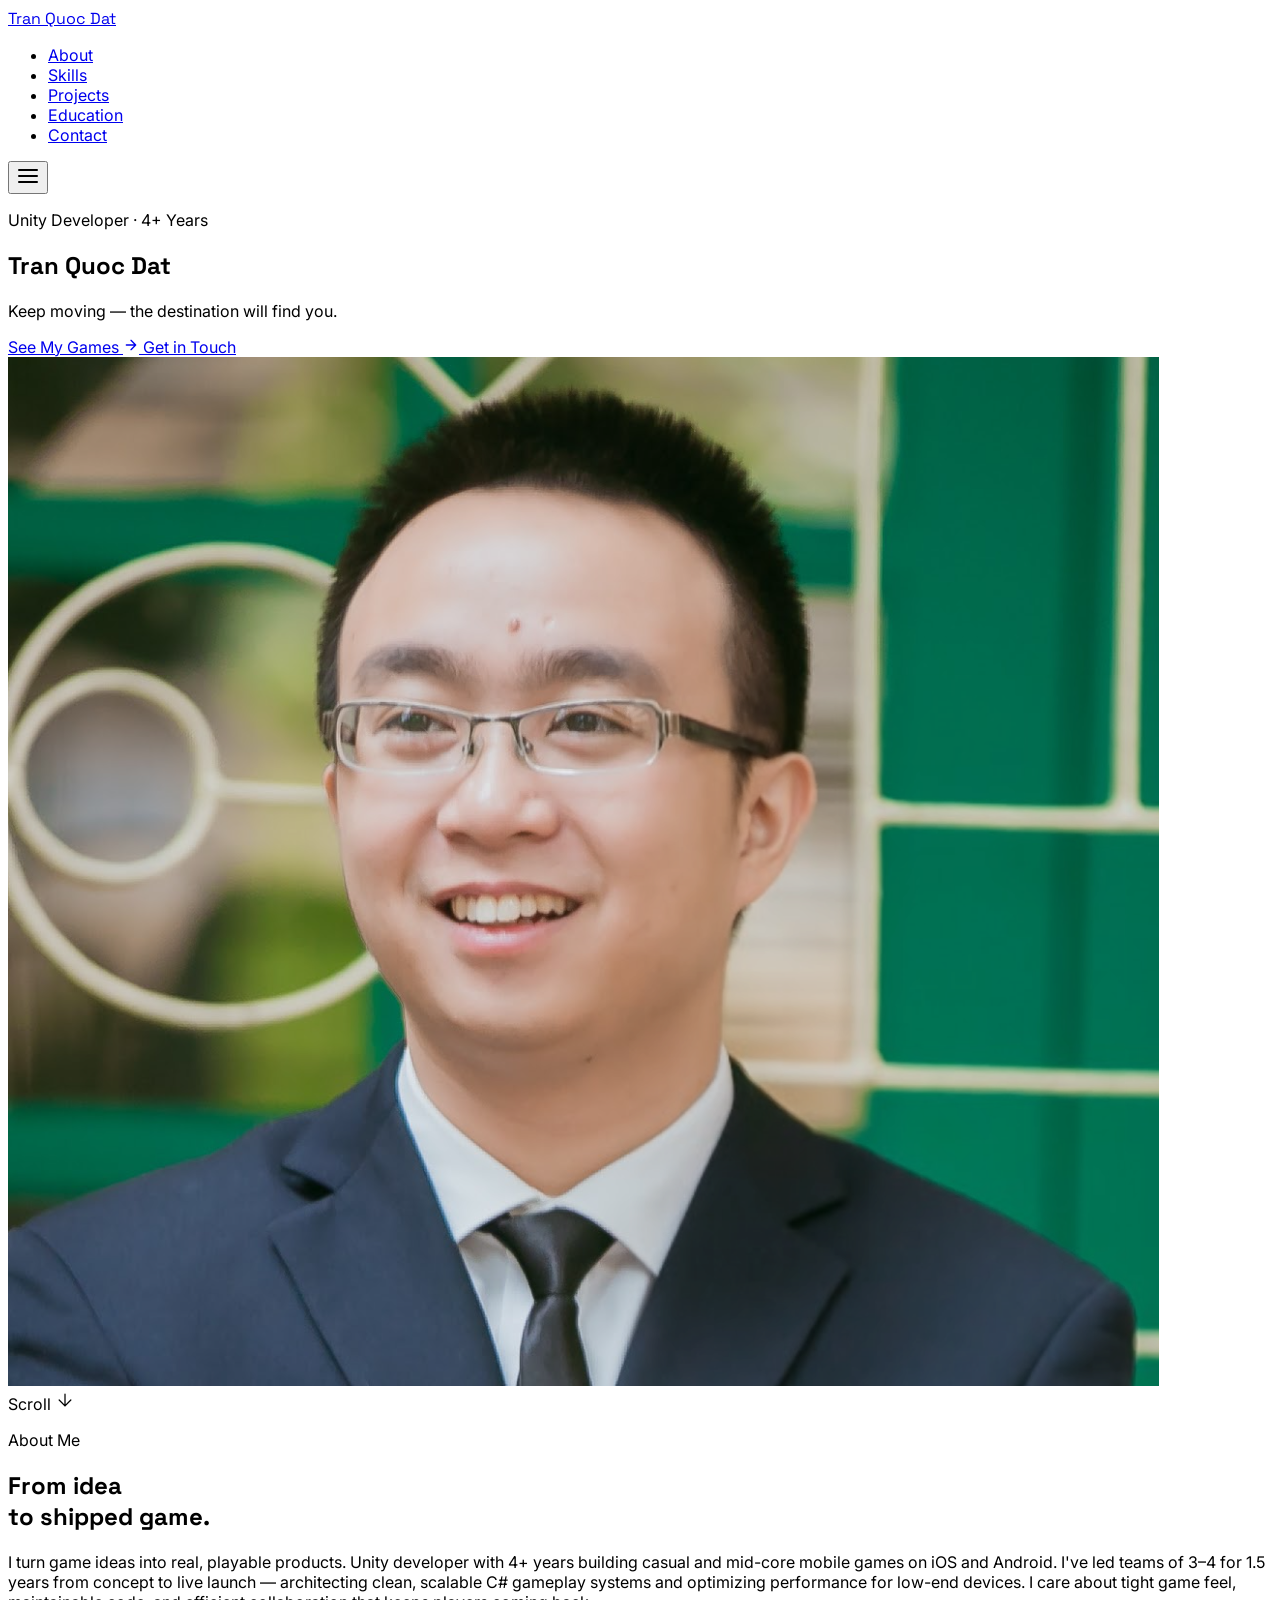
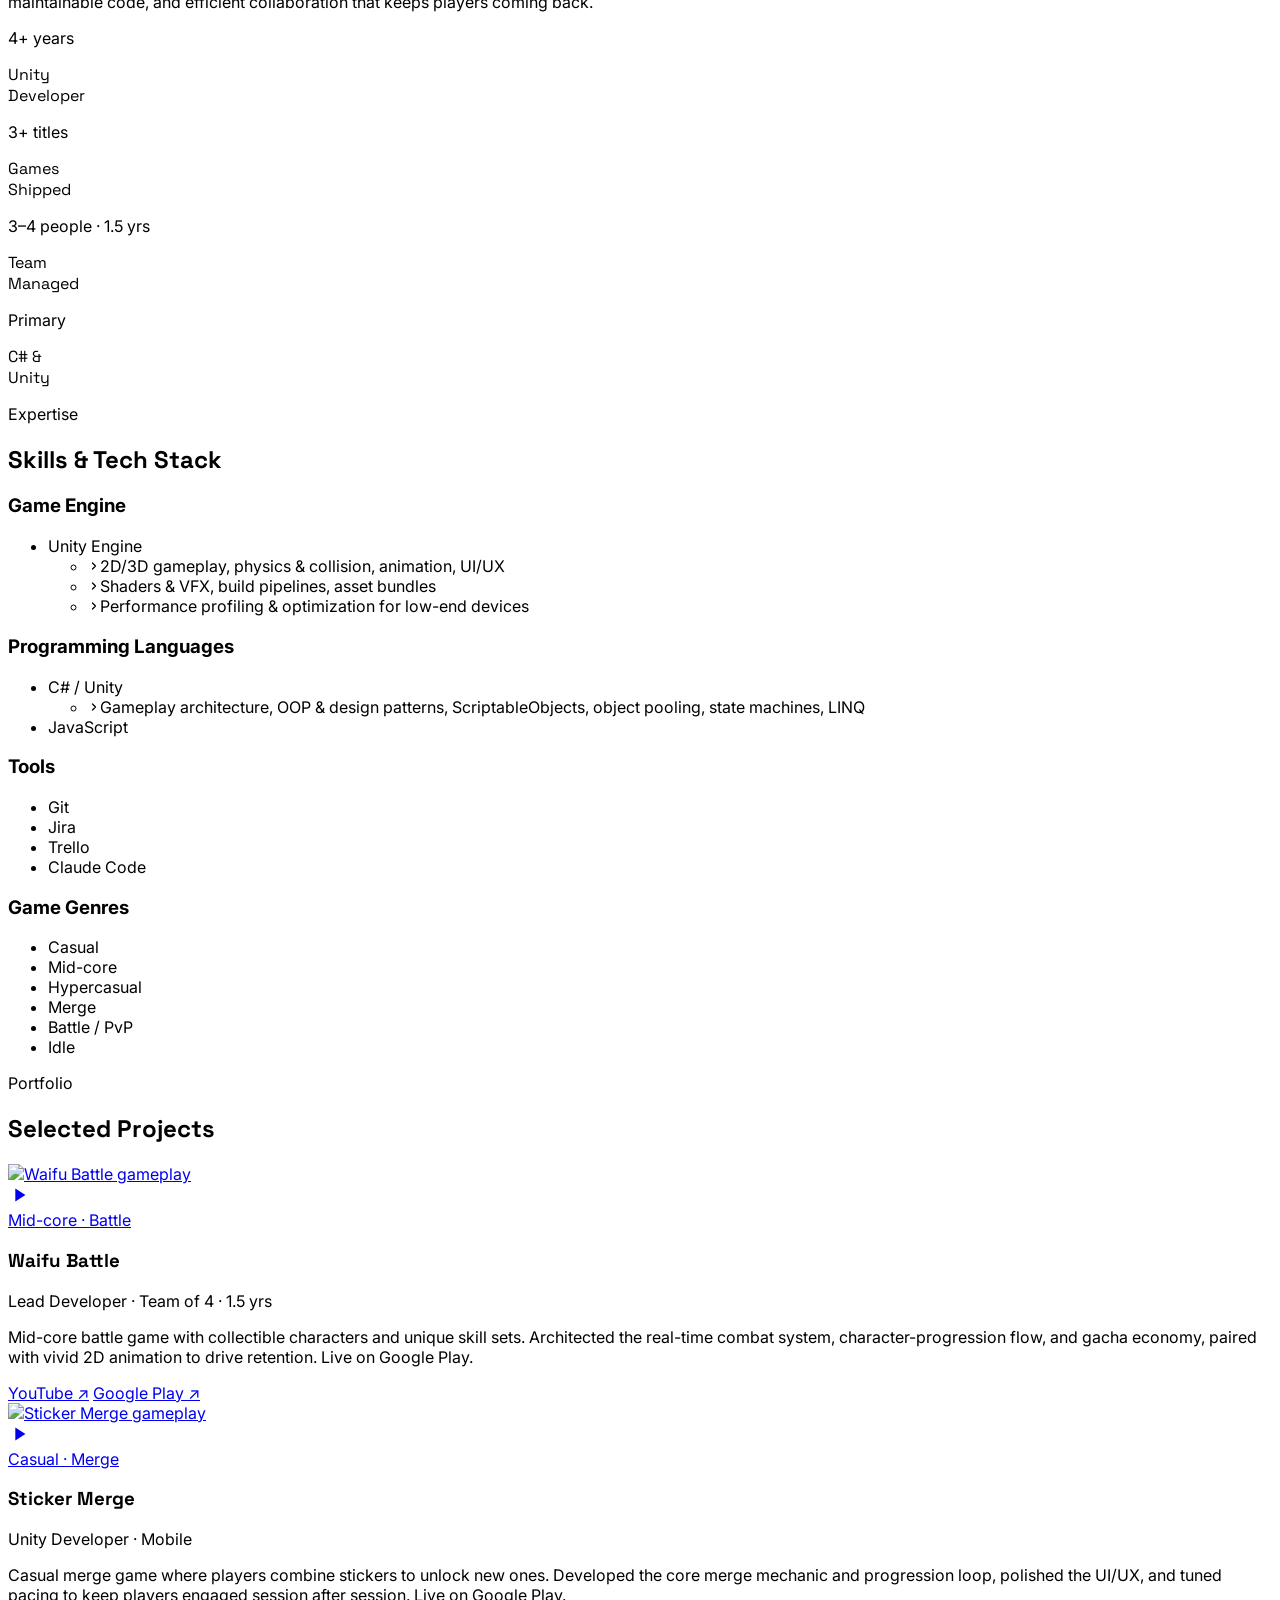
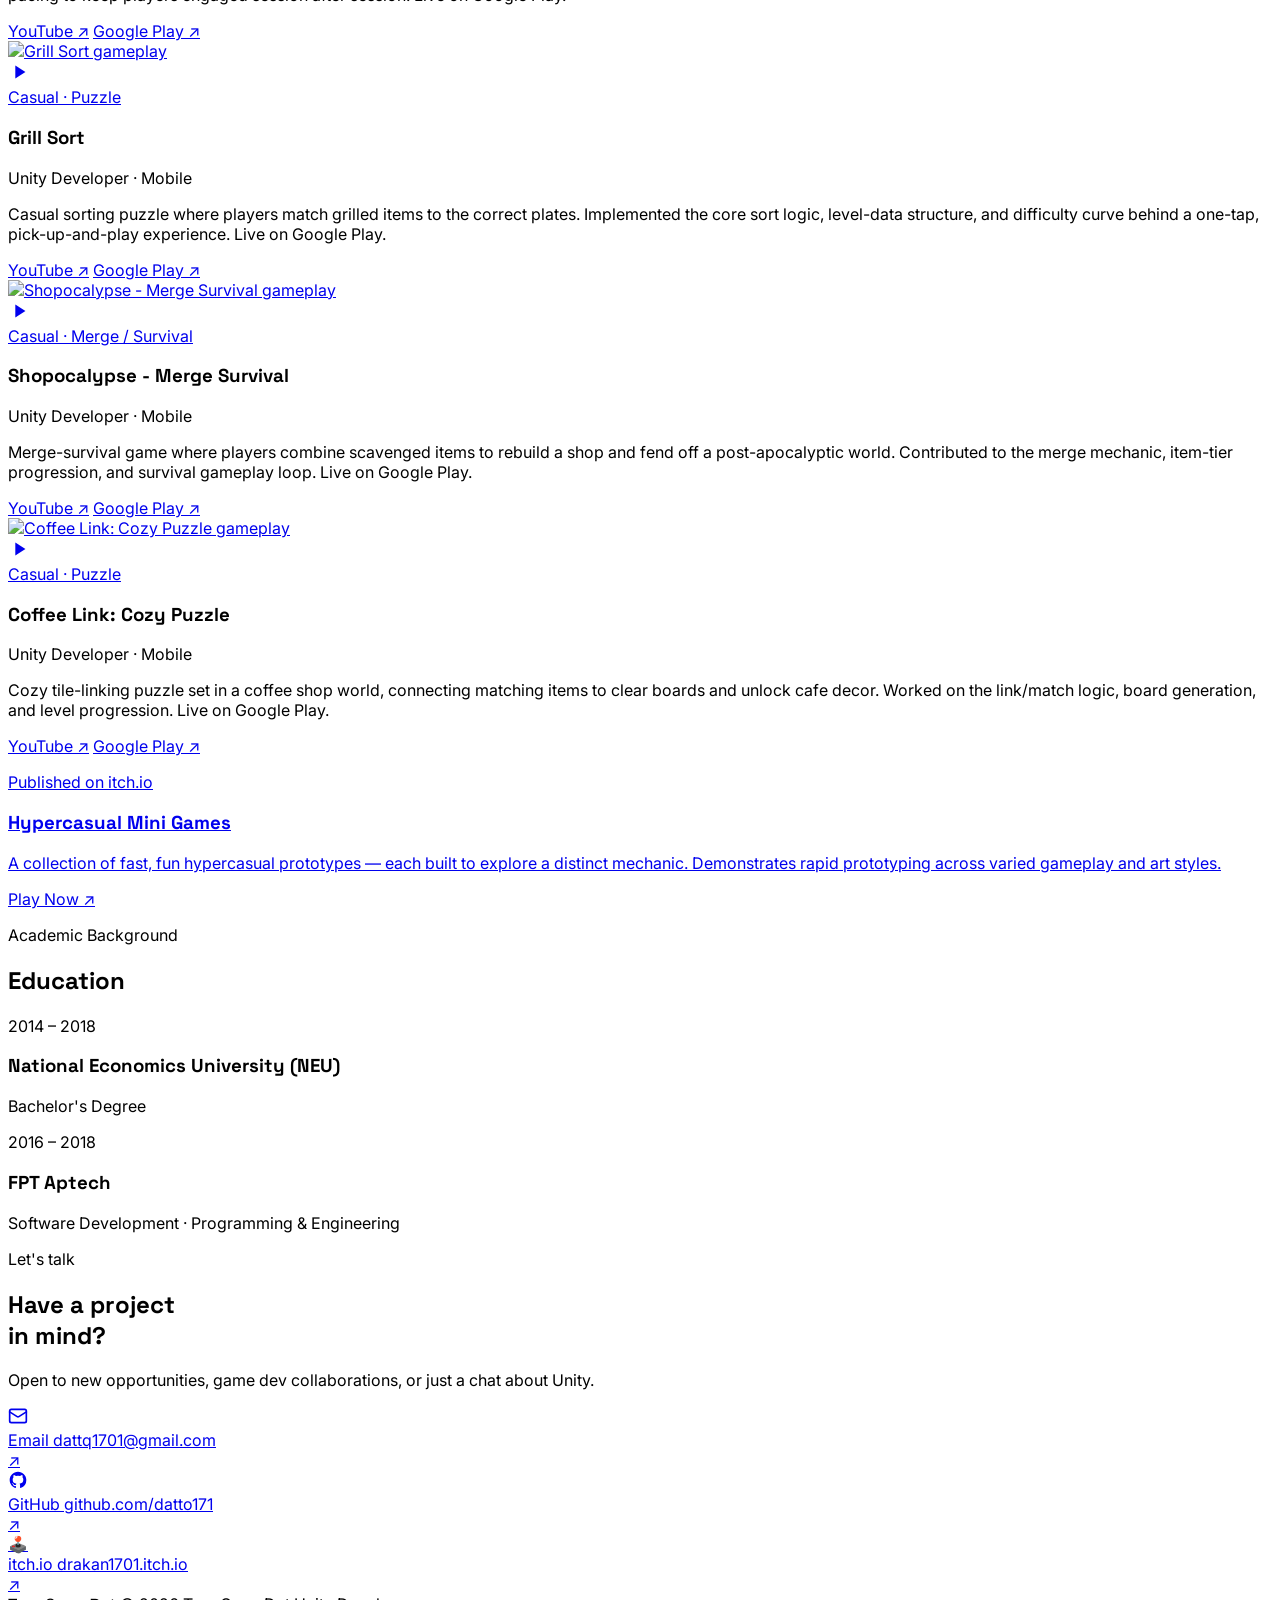
==== commit c2601fc5: "update" ====
--- a/index.html
+++ b/index.html
@@ -118,7 +118,7 @@
           <div class="mt-6 w-12 h-0.5 bg-blue-600"></div>
         </div>
         <div>
-          <p class="font-body text-lg text-slate-600 leading-relaxed mb-10">I turn game ideas into real, playable products. Unity developer with 4+ years building casual and mid-core mobile games on iOS and Android. I've led teams of 3–4 from concept to live launch — architecting clean, scalable C# gameplay systems and optimizing performance for low-end devices. I care about tight game feel, maintainable code, and efficient collaboration that keeps players coming back.</p>
+          <p class="font-body text-lg text-slate-600 leading-relaxed mb-10">I turn game ideas into real, playable products. Unity developer with 4+ years building casual and mid-core mobile games on iOS and Android. I've led teams of 3–4 for 1.5 years from concept to live launch — architecting clean, scalable C# gameplay systems and optimizing performance for low-end devices. I care about tight game feel, maintainable code, and efficient collaboration that keeps players coming back.</p>
           <div class="grid grid-cols-2 gap-6">
             <div class="border-t-2 border-blue-600 pt-4">
               <p class="font-body text-xs font-semibold tracking-[0.2em] uppercase text-blue-600 mb-1">4+ years</p>
@@ -129,7 +129,7 @@
               <p class="font-heading text-2xl font-semibold text-slate-900 leading-tight">Games<br/>Shipped</p>
             </div>
             <div class="border-t-2 border-blue-600 pt-4">
-              <p class="font-body text-xs font-semibold tracking-[0.2em] uppercase text-blue-600 mb-1">3–4 people</p>
+              <p class="font-body text-xs font-semibold tracking-[0.2em] uppercase text-blue-600 mb-1">3–4 people · 1.5 yrs</p>
               <p class="font-heading text-2xl font-semibold text-slate-900 leading-tight">Team<br/>Managed</p>
             </div>
             <div class="border-t-2 border-blue-600 pt-4">
@@ -240,7 +240,7 @@
               <div class="flex items-center gap-2 mb-3">
                 <span class="font-body text-sm font-bold text-blue-600">Lead Developer</span>
                 <span class="text-slate-300">·</span>
-                <span class="font-body text-sm font-bold text-slate-500">Team of 4</span>
+                <span class="font-body text-sm font-bold text-slate-500">Team of 4 · 1.5 yrs</span>
               </div>
               <p class="font-body text-sm text-slate-600 leading-relaxed flex-1">Mid-core battle game with collectible characters and unique skill sets. Architected the real-time combat system, character-progression flow, and gacha economy, paired with vivid 2D animation to drive retention. Live on Google Play.</p>
               <div class="flex flex-wrap gap-3 mt-4">
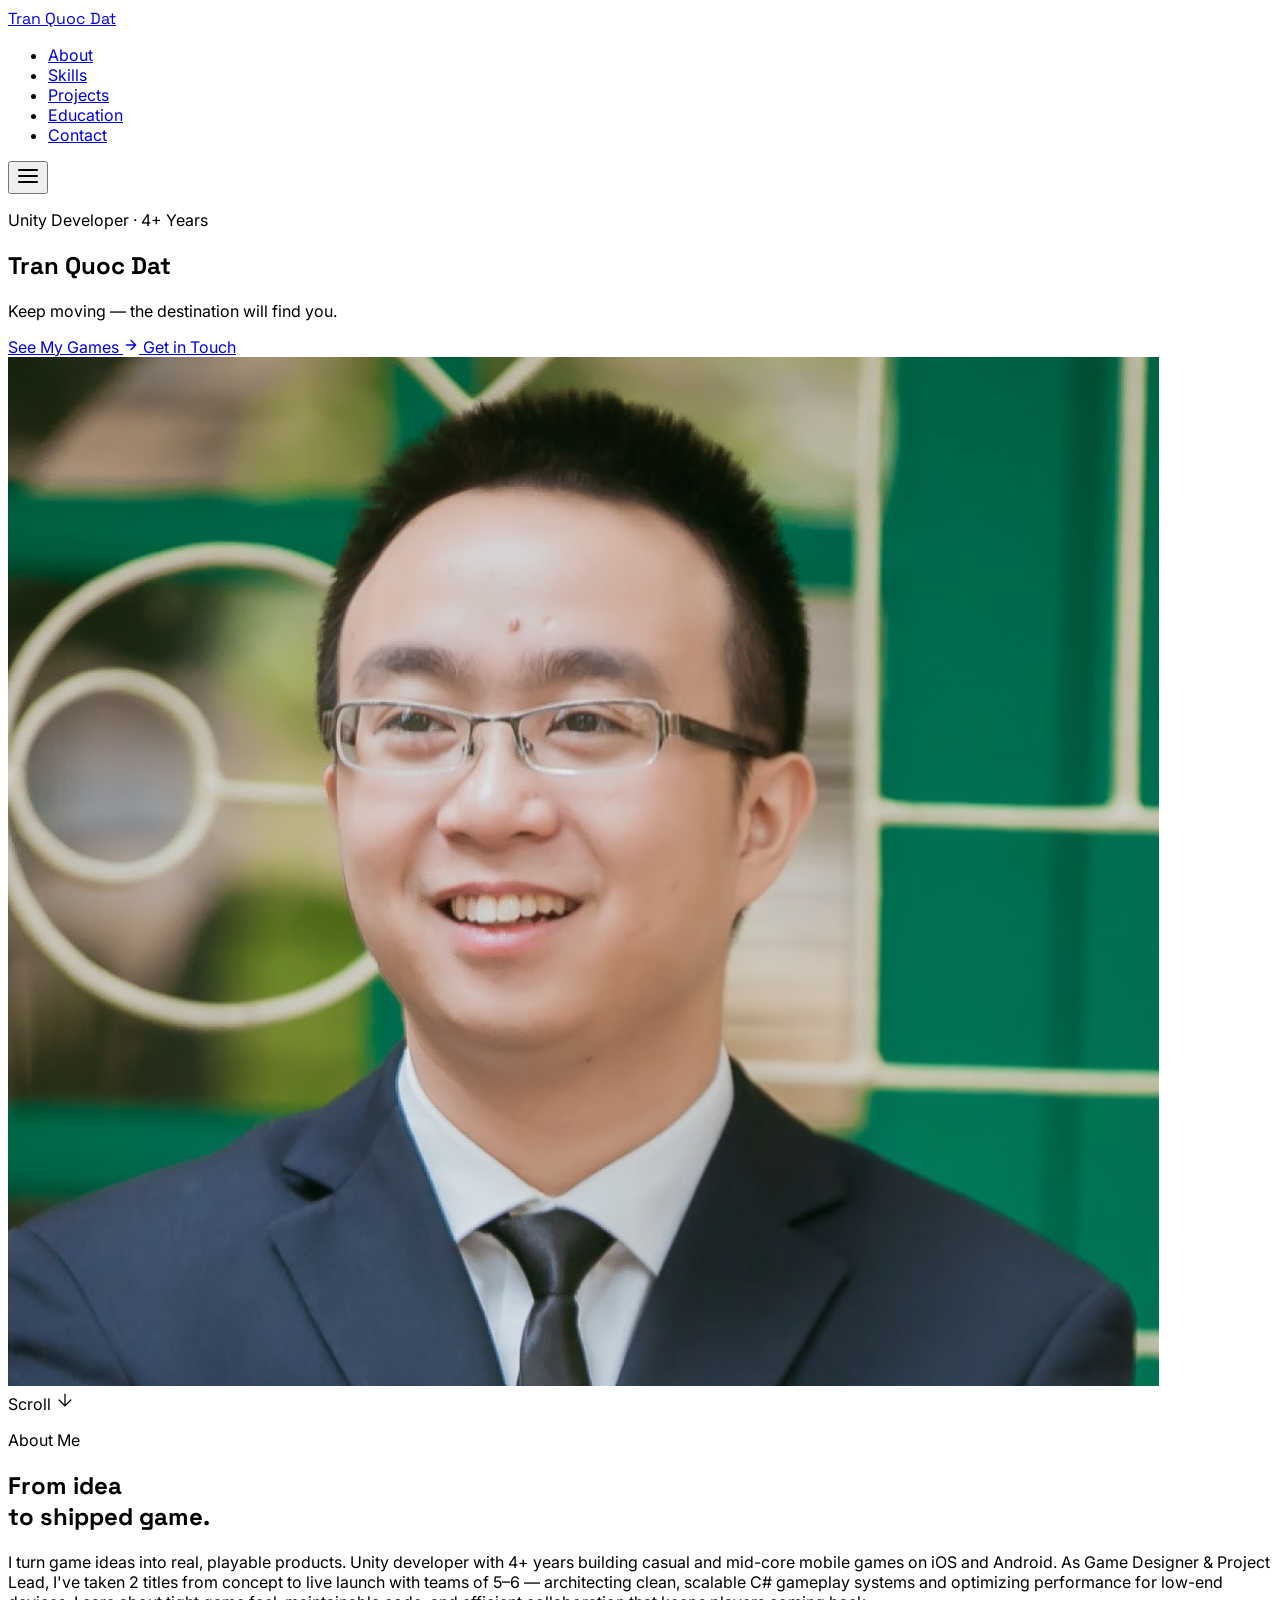
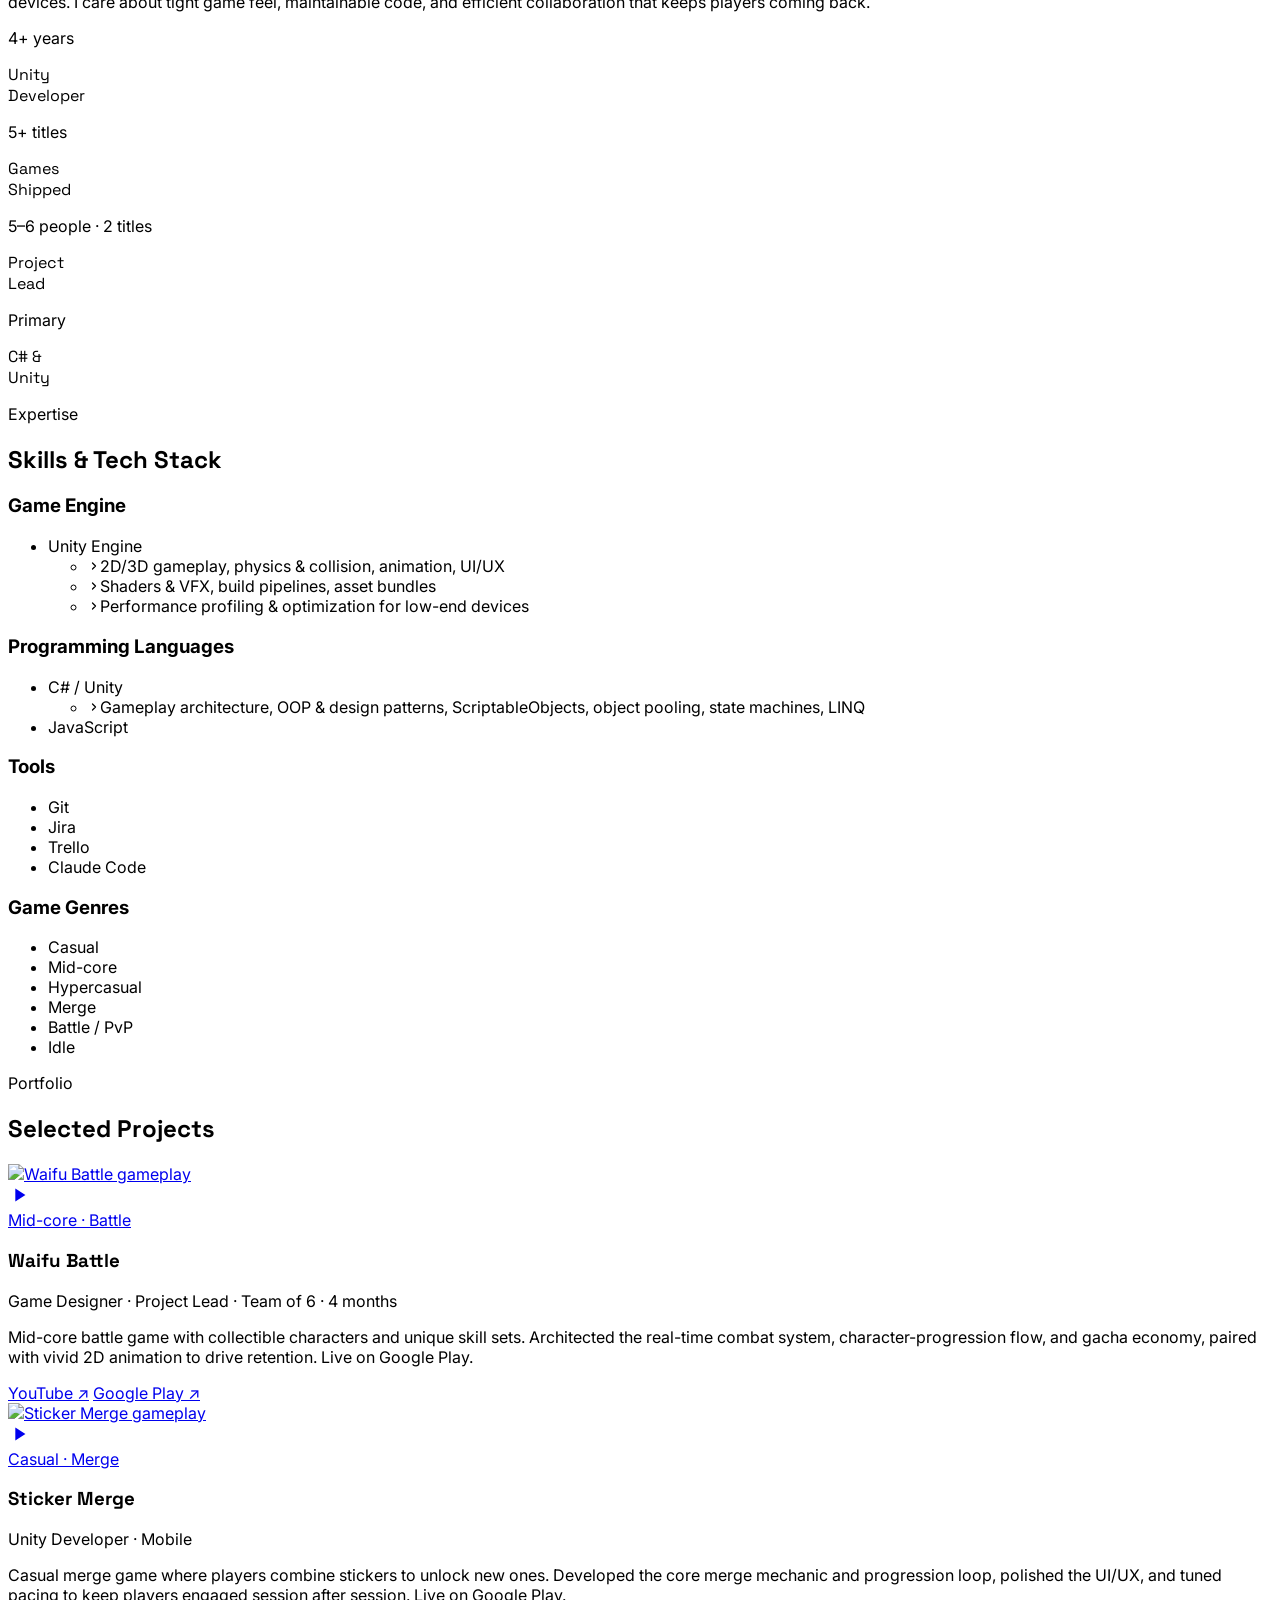
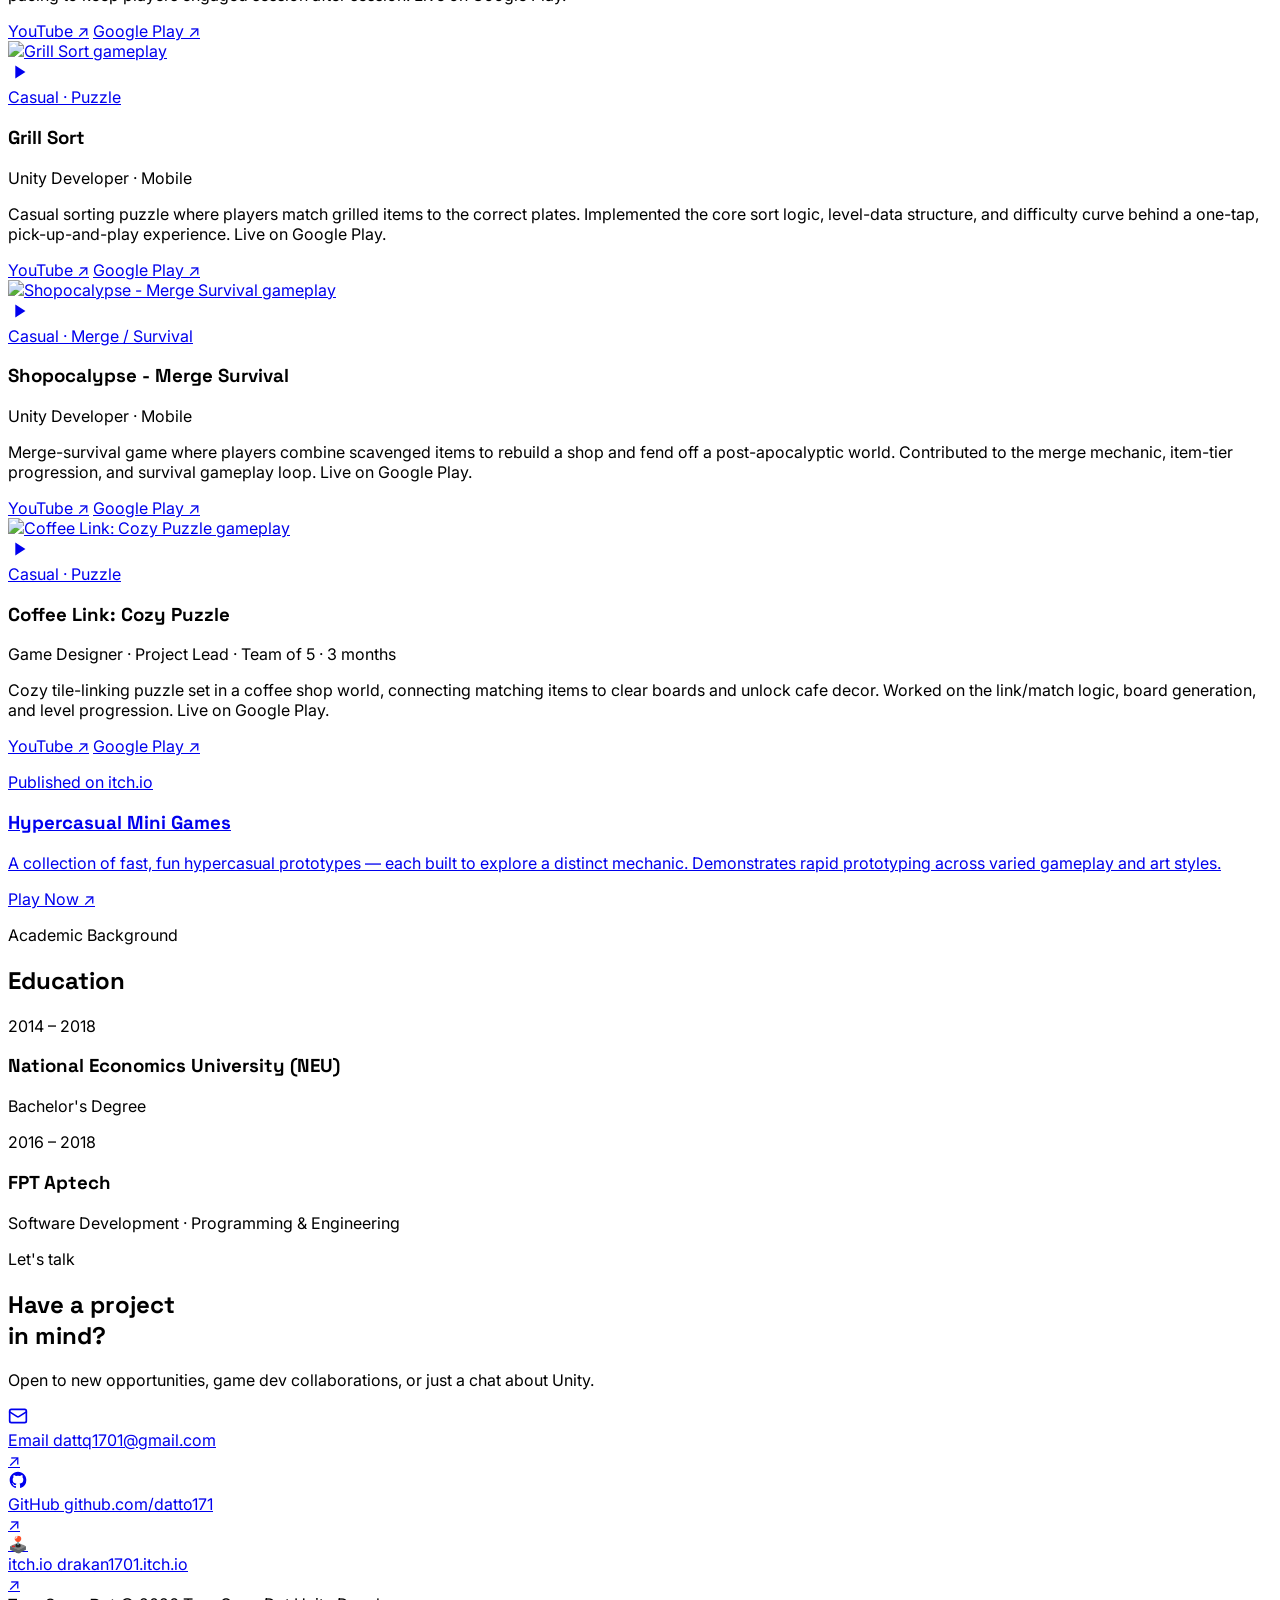
==== commit d7f706f5: "update cv" ====
--- a/index.html
+++ b/index.html
@@ -118,19 +118,19 @@
           <div class="mt-6 w-12 h-0.5 bg-blue-600"></div>
         </div>
         <div>
-          <p class="font-body text-lg text-slate-600 leading-relaxed mb-10">I turn game ideas into real, playable products. Unity developer with 4+ years building casual and mid-core mobile games on iOS and Android. I've led teams of 3–4 for 1.5 years from concept to live launch — architecting clean, scalable C# gameplay systems and optimizing performance for low-end devices. I care about tight game feel, maintainable code, and efficient collaboration that keeps players coming back.</p>
+          <p class="font-body text-lg text-slate-600 leading-relaxed mb-10">I turn game ideas into real, playable products. Unity developer with 4+ years building casual and mid-core mobile games on iOS and Android. As Game Designer &amp; Project Lead, I've taken 2 titles from concept to live launch with teams of 5–6 — architecting clean, scalable C# gameplay systems and optimizing performance for low-end devices. I care about tight game feel, maintainable code, and efficient collaboration that keeps players coming back.</p>
           <div class="grid grid-cols-2 gap-6">
             <div class="border-t-2 border-blue-600 pt-4">
               <p class="font-body text-xs font-semibold tracking-[0.2em] uppercase text-blue-600 mb-1">4+ years</p>
               <p class="font-heading text-2xl font-semibold text-slate-900 leading-tight">Unity<br/>Developer</p>
             </div>
             <div class="border-t-2 border-blue-600 pt-4">
-              <p class="font-body text-xs font-semibold tracking-[0.2em] uppercase text-blue-600 mb-1">3+ titles</p>
+              <p class="font-body text-xs font-semibold tracking-[0.2em] uppercase text-blue-600 mb-1">5+ titles</p>
               <p class="font-heading text-2xl font-semibold text-slate-900 leading-tight">Games<br/>Shipped</p>
             </div>
             <div class="border-t-2 border-blue-600 pt-4">
-              <p class="font-body text-xs font-semibold tracking-[0.2em] uppercase text-blue-600 mb-1">3–4 people · 1.5 yrs</p>
-              <p class="font-heading text-2xl font-semibold text-slate-900 leading-tight">Team<br/>Managed</p>
+              <p class="font-body text-xs font-semibold tracking-[0.2em] uppercase text-blue-600 mb-1">5–6 people · 2 titles</p>
+              <p class="font-heading text-2xl font-semibold text-slate-900 leading-tight">Project<br/>Lead</p>
             </div>
             <div class="border-t-2 border-blue-600 pt-4">
               <p class="font-body text-xs font-semibold tracking-[0.2em] uppercase text-blue-600 mb-1">Primary</p>
@@ -238,9 +238,9 @@
             <div class="p-5 flex flex-col flex-1">
               <h3 class="font-heading text-xl font-semibold text-slate-900 mb-1">Waifu Battle</h3>
               <div class="flex items-center gap-2 mb-3">
-                <span class="font-body text-sm font-bold text-blue-600">Lead Developer</span>
+                <span class="font-body text-sm font-bold text-blue-600">Game Designer · Project Lead</span>
                 <span class="text-slate-300">·</span>
-                <span class="font-body text-sm font-bold text-slate-500">Team of 4 · 1.5 yrs</span>
+                <span class="font-body text-sm font-bold text-slate-500">Team of 6 · 4 months</span>
               </div>
               <p class="font-body text-sm text-slate-600 leading-relaxed flex-1">Mid-core battle game with collectible characters and unique skill sets. Architected the real-time combat system, character-progression flow, and gacha economy, paired with vivid 2D animation to drive retention. Live on Google Play.</p>
               <div class="flex flex-wrap gap-3 mt-4">
@@ -334,9 +334,9 @@
             <div class="p-5 flex flex-col flex-1">
               <h3 class="font-heading text-xl font-semibold text-slate-900 mb-1">Coffee Link: Cozy Puzzle</h3>
               <div class="flex items-center gap-2 mb-3">
-                <span class="font-body text-sm font-bold text-blue-600">Unity Developer</span>
+                <span class="font-body text-sm font-bold text-blue-600">Game Designer · Project Lead</span>
                 <span class="text-slate-300">·</span>
-                <span class="font-body text-sm font-bold text-slate-500">Mobile</span>
+                <span class="font-body text-sm font-bold text-slate-500">Team of 5 · 3 months</span>
               </div>
               <p class="font-body text-sm text-slate-600 leading-relaxed flex-1">Cozy tile-linking puzzle set in a coffee shop world, connecting matching items to clear boards and unlock cafe decor. Worked on the link/match logic, board generation, and level progression. Live on Google Play.</p>
               <div class="flex flex-wrap gap-3 mt-4">
